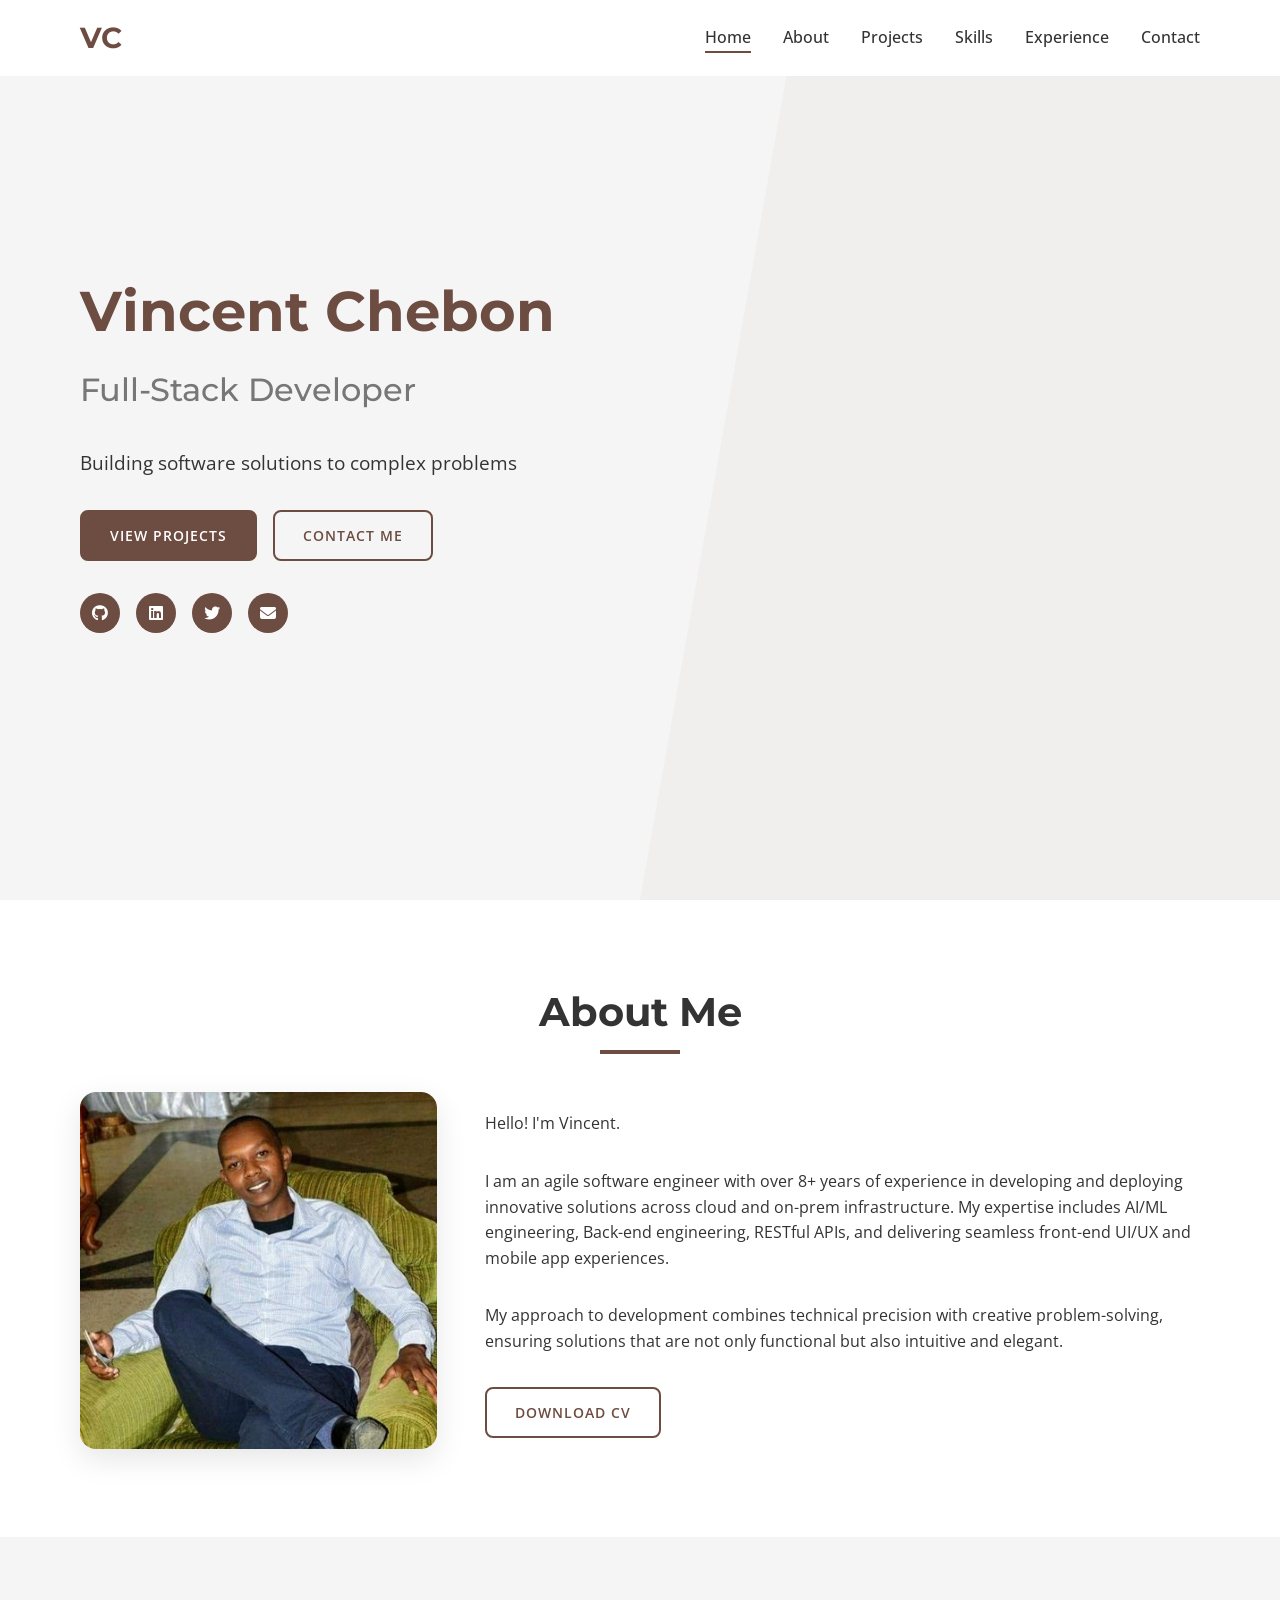
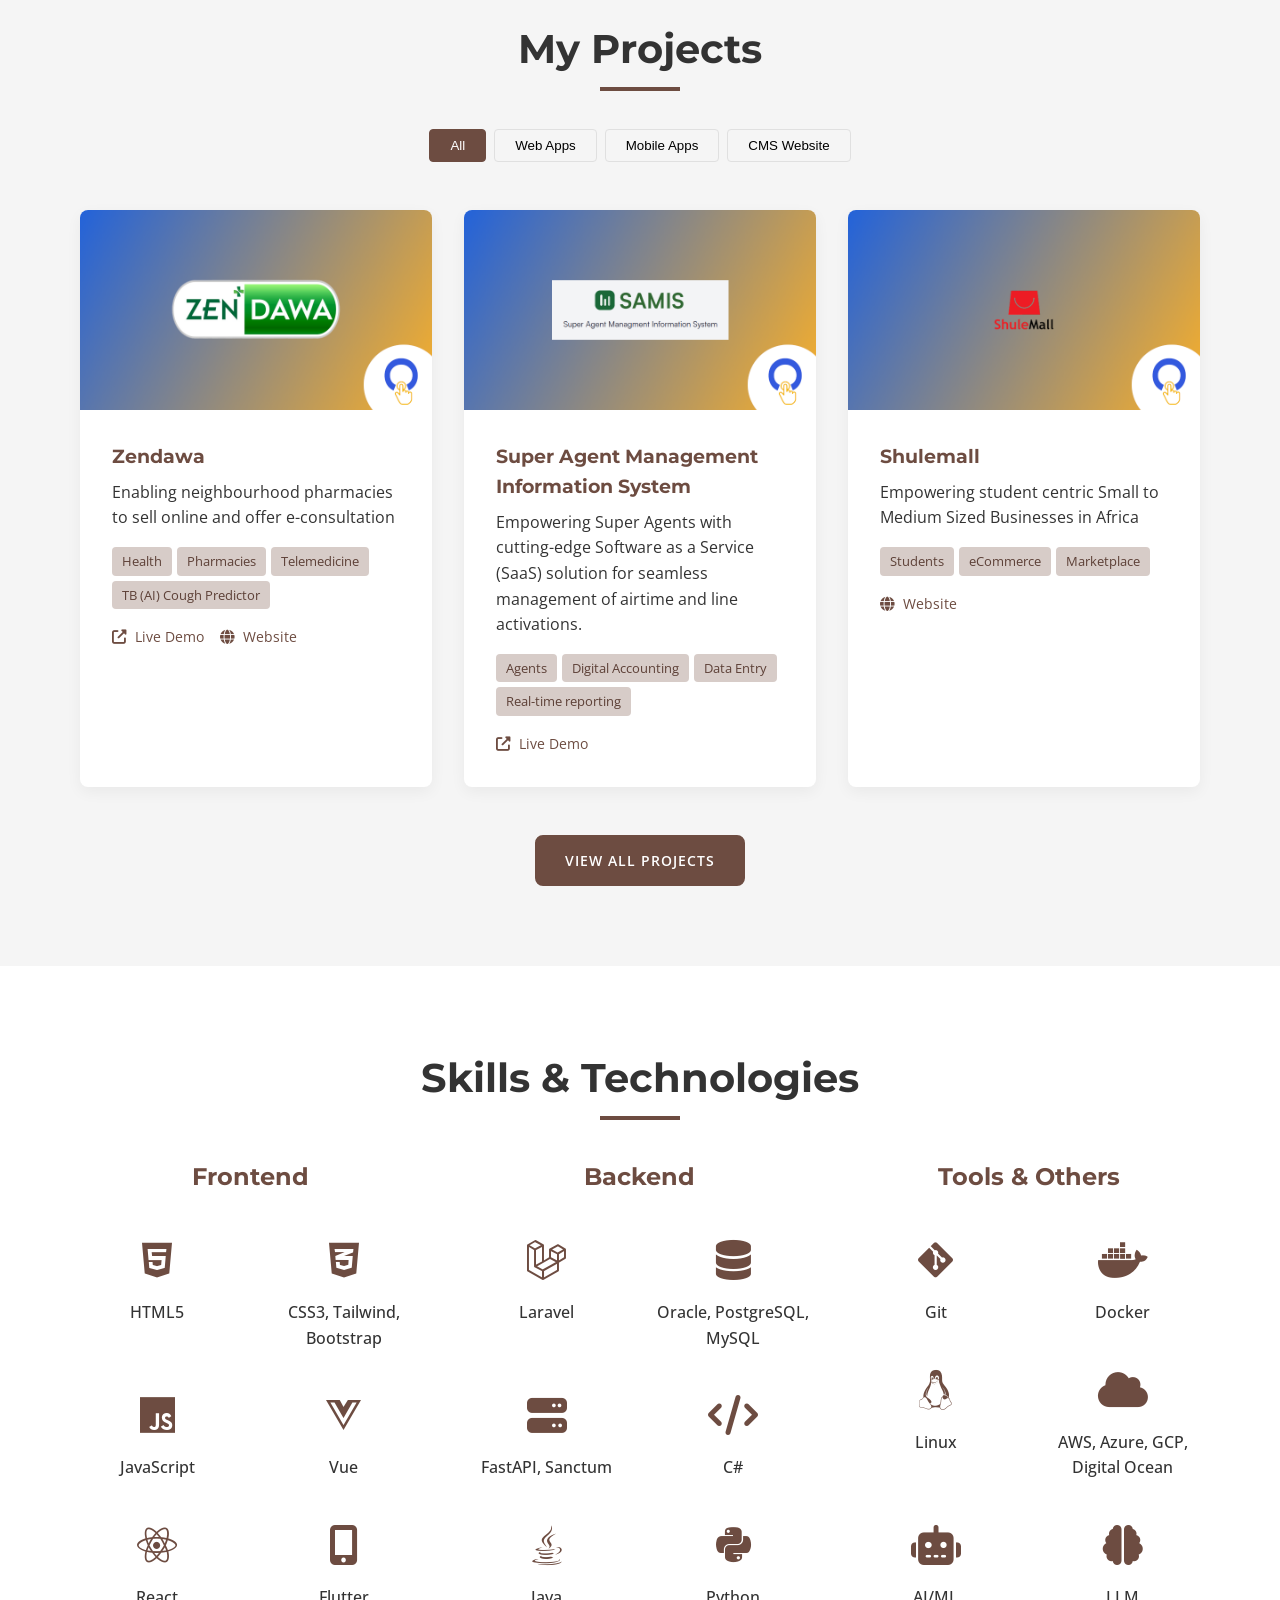
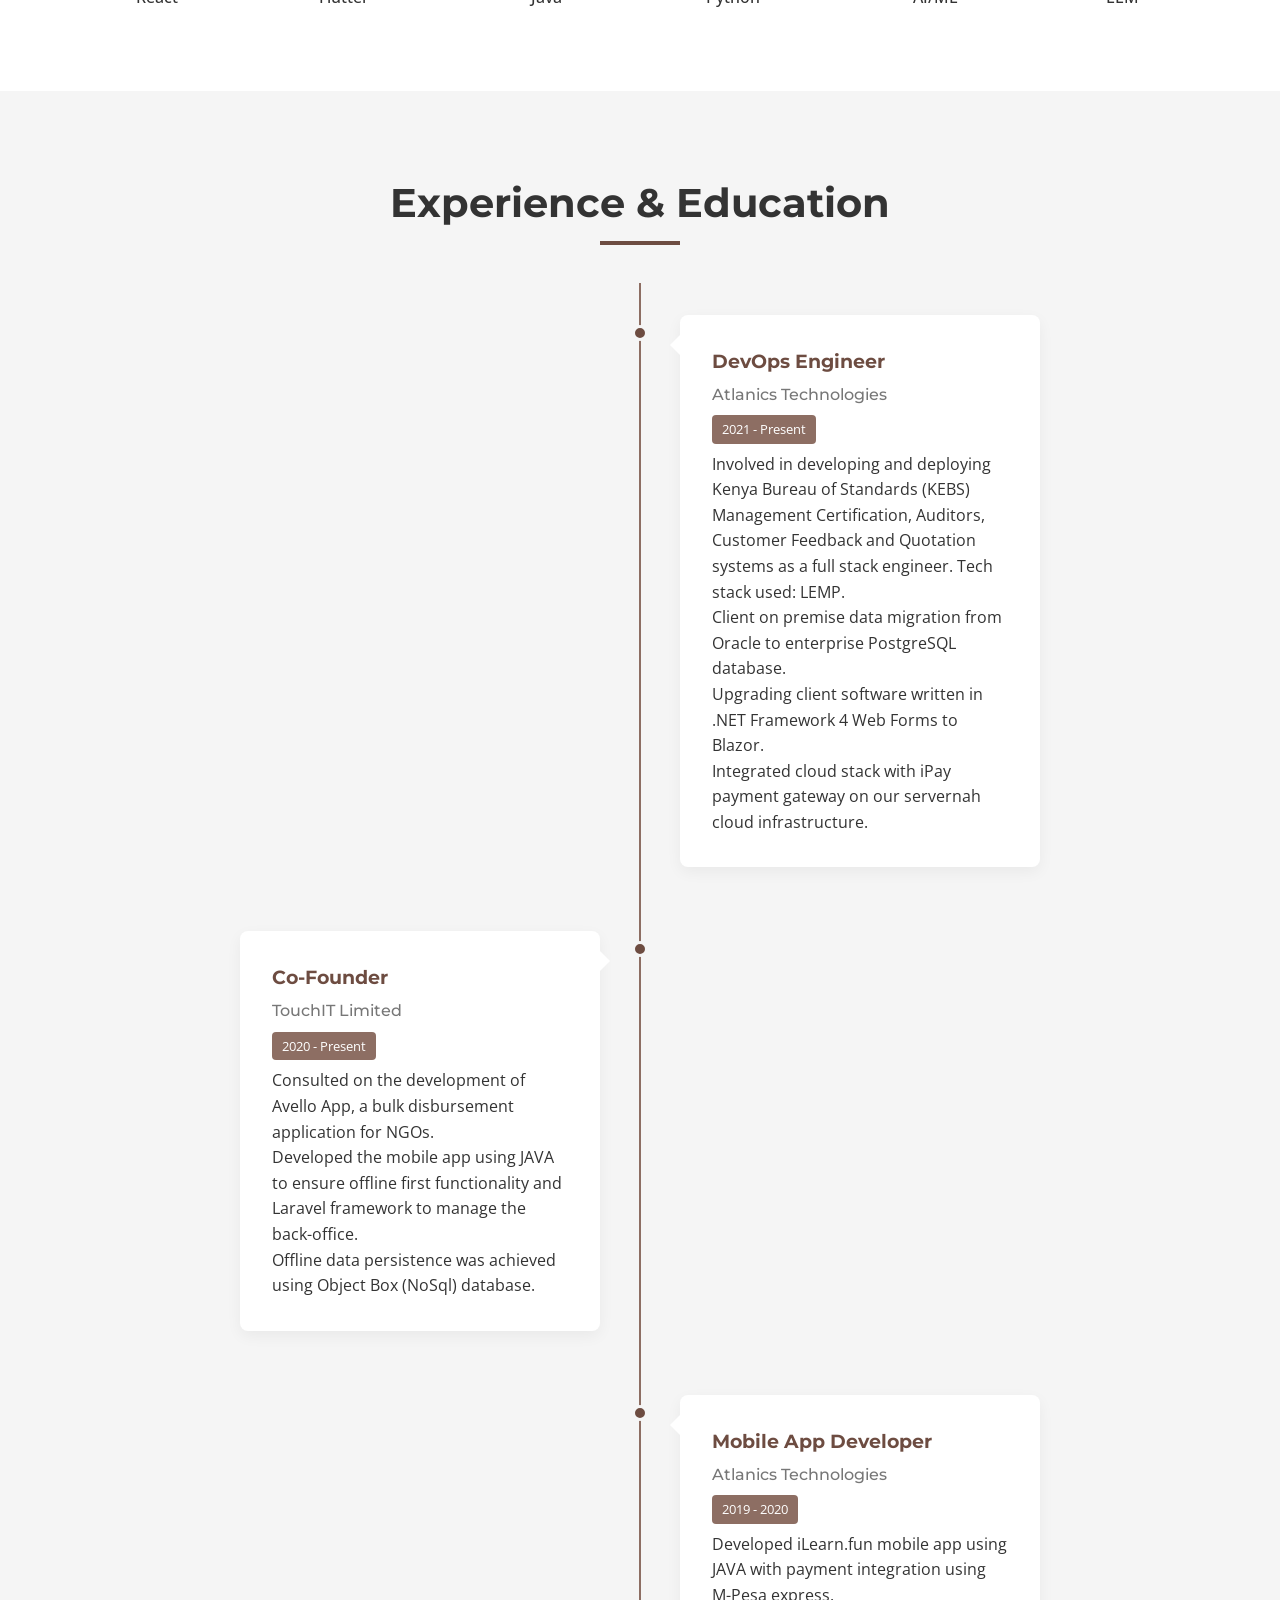
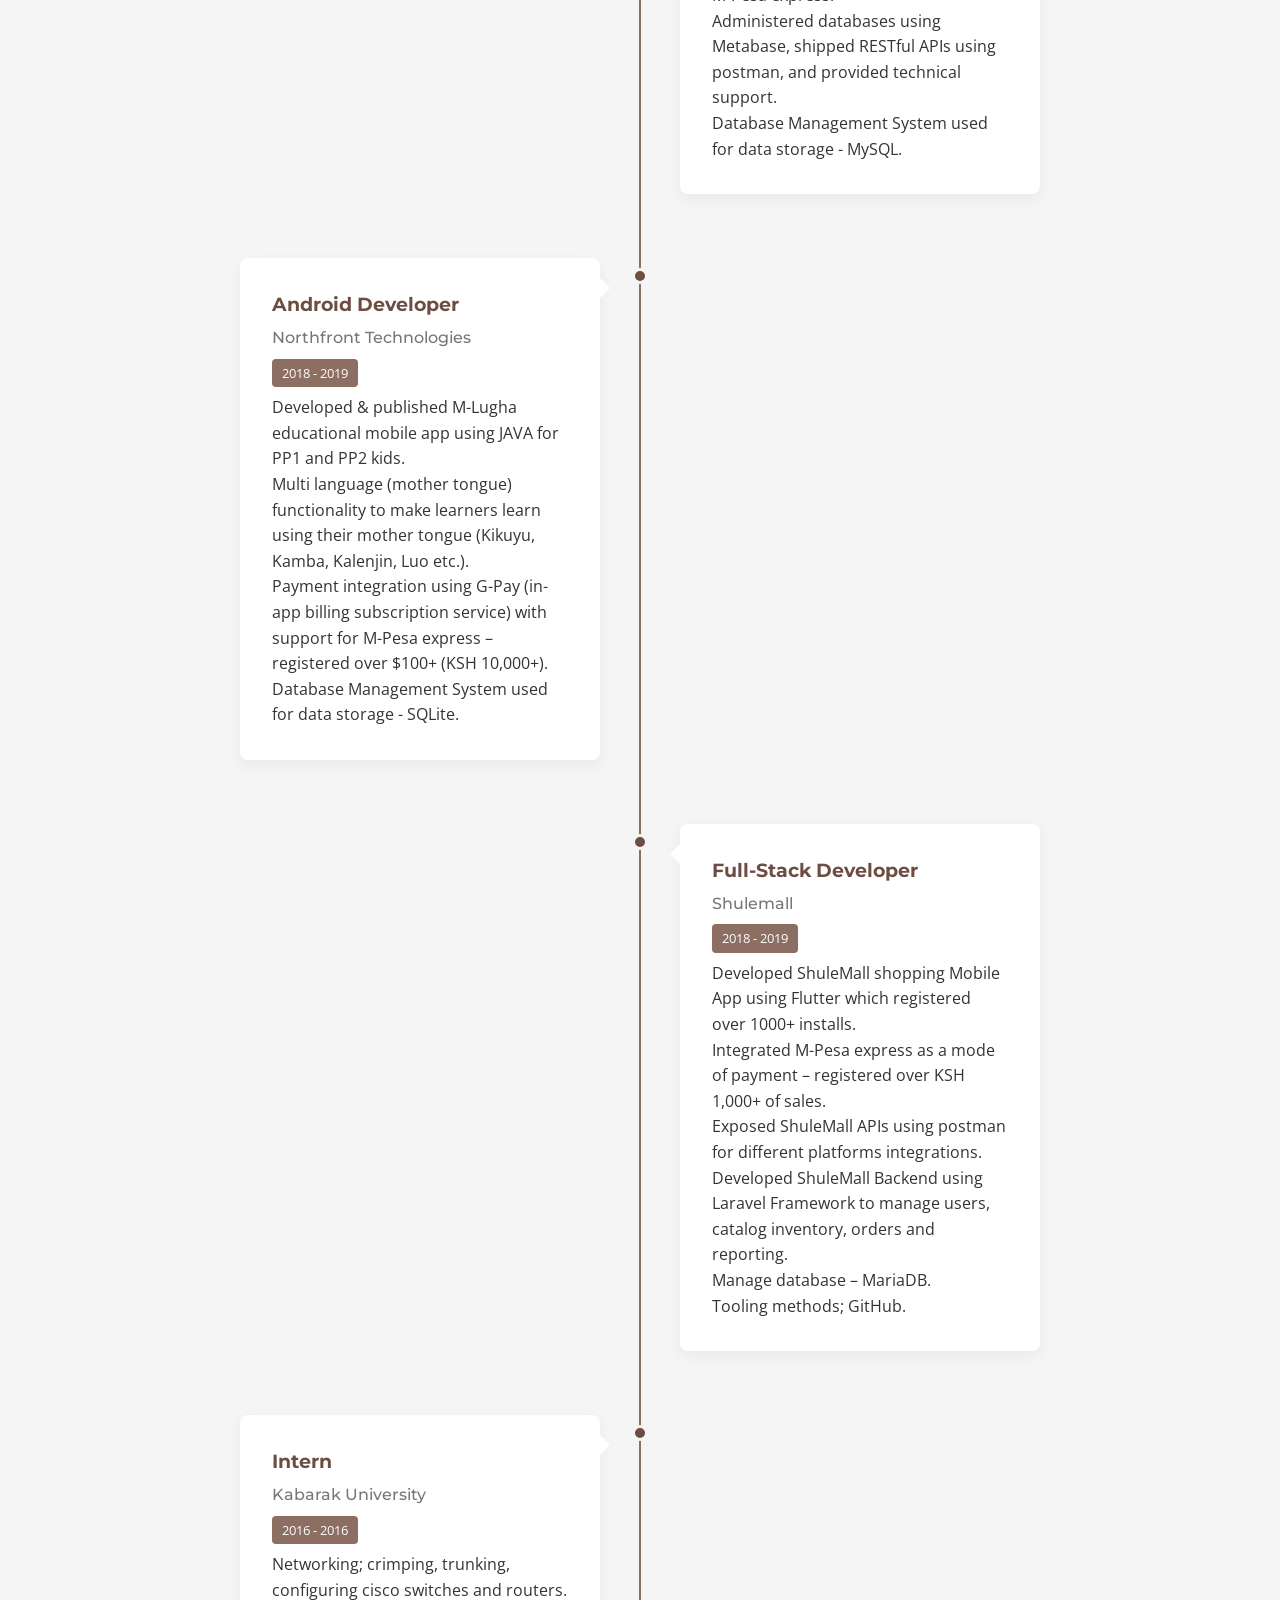
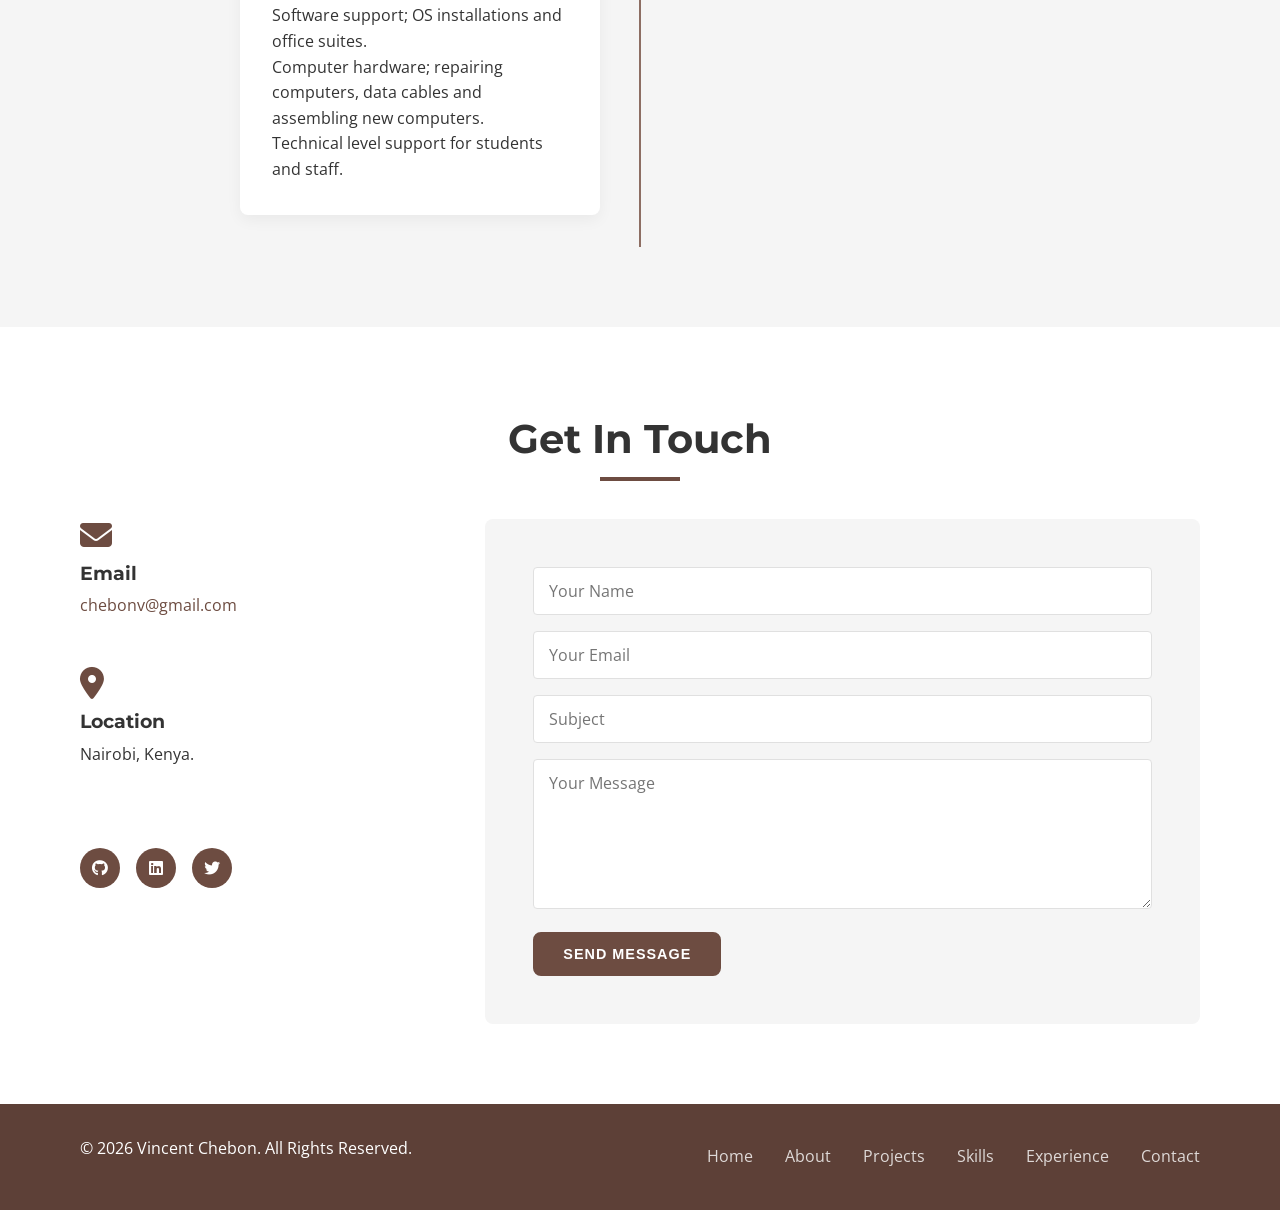
==== index.html @ 3104d88d "completed my portfolio website" ====
<!DOCTYPE html>
<html lang="en">
<head>
    <meta charset="UTF-8">
    <meta name="viewport" content="width=device-width, initial-scale=1.0">
    <title>Vincent Chebon | I am in the business of building software solutions for clients and enterprises.</title>
    <meta name="author" content="Vincent K Chebon">
    <meta name="description" content="Web & Mobile App Developer">
    <meta name="keywords" content="Web & Mobile App Developer, Expert Laravel Framework, Laravel PHP Developer, Maria DB Database, Flutter Developer, MySQL CLI database expert, Hire expert Laravel Developer, Hire expert mobile app developer, Cross platform developer with flutter, software developer, software engineer, cloud expert configurations, good in LEMP stack developer, good in LAMP stack developer, PHP, Flutter, Android, Firebase, MySQL, Maria DB,Cloud configurations, digital ocean">

    <!-- Font Awesome for icons -->
    <link rel="stylesheet" href="https://cdnjs.cloudflare.com/ajax/libs/font-awesome/6.4.0/css/all.min.css">
    <!-- Google Fonts -->
    <link rel="preconnect" href="https://fonts.googleapis.com">
    <link rel="preconnect" href="https://fonts.gstatic.com" crossorigin>
    <link href="https://fonts.googleapis.com/css2?family=Montserrat:wght@400;500;600;700&family=Open+Sans:wght@400;500&display=swap" rel="stylesheet">
    <!-- Custom CSS -->
    <link rel="stylesheet" href="css/style.css">
</head>
<body>
    <!-- Navigation -->
    <nav class="navbar">
        <div class="container">
            <a href="#" class="logo">VC</a>
            <div class="nav-toggle">
                <span></span>
                <span></span>
                <span></span>
            </div>
            <ul class="nav-menu">
                <li><a href="#home" class="nav-link active">Home</a></li>
                <li><a href="#about" class="nav-link">About</a></li>
                <li><a href="#projects" class="nav-link">Projects</a></li>
                <li><a href="#skills" class="nav-link">Skills</a></li>
                <li><a href="#experience" class="nav-link">Experience</a></li>
                <li><a href="#contact" class="nav-link">Contact</a></li>
            </ul>
        </div>
    </nav>

    <!-- Hero Section -->
    <section id="home" class="hero">
        <div class="container">
            <div class="hero-content">
                <h1>Vincent Chebon</h1>
                <h2>Full-Stack Developer</h2>
                <p>Building software solutions to complex problems</p>
                <div class="hero-buttons">
                    <a href="#projects" class="btn btn-primary">View Projects</a>
                    <a href="#contact" class="btn btn-secondary">Contact Me</a>
                </div>
                <div class="social-links">
                    <a href="https://github.com/chebonv" aria-label="GitHub"><i class="fab fa-github"></i></a>
                    <a href="https://www.linkedin.com/in/chebonv/" aria-label="LinkedIn"><i class="fab fa-linkedin"></i></a>
                    <a href="https://x.com/chebonv" aria-label="Twitter"><i class="fab fa-twitter"></i></a>
                    <a href="mailto:chebonv@gmail.com" aria-label="Email"><i class="fas fa-envelope"></i></a>
                </div>
            </div>
        </div>
    </section>

    <!-- About Section -->
    <section id="about" class="about">
        <div class="container">
            <h2 class="section-title">About Me</h2>
            <div class="about-content">
                <div class="about-image">
                    <img src="images/profile.jpg" alt="Vincent Chebon" class="profile-image">
                </div>
                <div class="about-text">
                    <p>Hello! I'm Vincent.</p>
                    <p>I am an agile software engineer with over 8+ years of experience in developing and deploying innovative solutions across cloud and on-prem infrastructure. My expertise includes AI/ML engineering, Back-end engineering, RESTful APIs, and delivering seamless front-end UI/UX and mobile app experiences.</p>
                    <p>My approach to development combines technical precision with creative problem-solving, ensuring solutions that are not only functional but also intuitive and elegant.</p>
                    <a href="files/Vincent K Chebon Resume.pdf" class="btn btn-outline" download>Download CV</a>
                </div>
            </div>
        </div>
    </section>

    <!-- Projects Section -->
    <section id="projects" class="projects">
        <div class="container">
            <h2 class="section-title">My Projects</h2>
            <div class="filter-buttons">
                <button class="filter-btn active" data-filter="all">All</button>
                <button class="filter-btn" data-filter="web">Web Apps</button>
                <button class="filter-btn" data-filter="mobile">Mobile Apps</button>
                <button class="filter-btn" data-filter="website">CMS Website</button>
                <!--<button class="filter-btn" data-filter="design">UI/UX Design</button>-->
            </div>
            <div class="projects-grid">
                <!-- Project cards will be injected here by JS -->
            </div>
            <div class="center-button">
                <a href="projects.html" class="btn btn-primary">View All Projects</a>
            </div>
        </div>
    </section>

    <!-- Skills Section -->
    <section id="skills" class="skills">
        <div class="container">
            <h2 class="section-title">Skills & Technologies</h2>
            <div class="skills-container">
                <div class="skill-category">
                    <h3>Frontend</h3>
                    <div class="skill-items">
                        <div class="skill-item">
                            <div class="skill-icon"><i class="fab fa-html5"></i></div>
                            <div class="skill-name">HTML5</div>
                        </div>
                        <div class="skill-item">
                            <div class="skill-icon"><i class="fab fa-css3-alt"></i></div>
                            <div class="skill-name">CSS3, Tailwind, Bootstrap</div>
                        </div>
                        <div class="skill-item">
                            <div class="skill-icon"><i class="fab fa-js"></i></div>
                            <div class="skill-name">JavaScript</div>
                        </div>
                        <div class="skill-item">
                            <div class="skill-icon"><i class="fab fa-vuejs"></i></div>
                            <div class="skill-name">Vue</div>
                        </div>
                        <div class="skill-item">
                            <div class="skill-icon"><i class="fab fa-react"></i></div>
                            <div class="skill-name">React</div>
                        </div>
                        <div class="skill-item">
                            <div class="skill-icon"><i class="fas fa-mobile-alt"></i></div>
                            <div class="skill-name">Flutter</div>
                        </div>
                    </div>
                </div>
                
                <div class="skill-category">
                    <h3>Backend</h3>
                    <div class="skill-items">
                        <div class="skill-item">
                            <div class="skill-icon"><i class="fab fa-laravel"></i></div>
                            <div class="skill-name">Laravel</div>
                        </div>
                        <div class="skill-item">
                            <div class="skill-icon"><i class="fas fa-database"></i></div>
                            <div class="skill-name">Oracle, PostgreSQL, MySQL</div>
                        </div>
                        <div class="skill-item">
                            <div class="skill-icon"><i class="fas fa-server"></i></div>
                            <div class="skill-name">FastAPI, Sanctum</div>
                        </div>
                        <div class="skill-item">
                            <div class="skill-icon"><i class="fas fa-code"></i></div>
                            <div class="skill-name">C#</div>
                        </div>
                        <div class="skill-item">
                            <div class="skill-icon"><i class="fab fa-java"></i></div>
                            <div class="skill-name">Java</div>
                        </div>
                        <div class="skill-item">
                            <div class="skill-icon"><i class="fab fa-python"></i></div>
                            <div class="skill-name">Python</div>
                        </div>
                    </div>
                </div>
                
                <div class="skill-category">
                    <h3>Tools & Others</h3>
                    <div class="skill-items">
                        <div class="skill-item">
                            <div class="skill-icon"><i class="fab fa-git-alt"></i></div>
                            <div class="skill-name">Git</div>
                        </div>
                        <div class="skill-item">
                            <div class="skill-icon"><i class="fab fa-docker"></i></div>
                            <div class="skill-name">Docker</div>
                        </div>
                        <div class="skill-item">
                            <div class="skill-icon"><i class="fab fa-linux"></i></div>
                            <div class="skill-name">Linux</div>
                        </div>
                        <div class="skill-item">
                            <div class="skill-icon"><i class="fas fa-cloud"></i></div>
                            <div class="skill-name">AWS, Azure, GCP, Digital Ocean</div>
                        </div>
                        <div class="skill-item">
                            <div class="skill-icon"><i class="fas fa-robot"></i></div>
                            <div class="skill-name">AI/ML</div>
                        </div>
                        <div class="skill-item">
                            <div class="skill-icon"><i class="fas fa-brain"></i></div>
                            <div class="skill-name">LLM</div>
                        </div>
                    </div>
                </div>
            </div>
        </div>
    </section>

    <!-- Experience Section -->
    <section id="experience" class="experience">
        <div class="container">
            <h2 class="section-title">Experience & Education</h2>
            <div class="timeline">
                <!-- Work Experience -->
                <div class="timeline-item">
                    <div class="timeline-dot"></div>
                    <div class="timeline-content">
                        <h3>DevOps Engineer</h3>
                        <h4>Atlanics Technologies</h4>
                        <span class="timeline-date">2021 - Present</span>
                        <ul>
                            <li>Involved in developing and deploying Kenya Bureau of Standards (KEBS) Management Certification, Auditors, Customer Feedback and Quotation systems as a full stack engineer. Tech stack used: LEMP.</li>
                            <li>Client on premise data migration from Oracle to enterprise PostgreSQL database.</li>
                            <li>Upgrading client software written in .NET Framework 4 Web Forms to Blazor.</li>
                            <li>Integrated cloud stack with iPay payment gateway on our servernah cloud infrastructure.</li>
                        </ul>
                    </div>
                </div>
                <div class="timeline-item">
                    <div class="timeline-dot"></div>
                    <div class="timeline-content">
                        <h3>Co-Founder</h3>
                        <h4>TouchIT Limited</h4>
                        <span class="timeline-date">2020 - Present</span>
                        <ul>
                            <li>Consulted on the development of Avello App, a bulk disbursement application for NGOs.</li>
                            <li>Developed the mobile app using JAVA to ensure offline first functionality and Laravel framework to manage the back-office.</li>
                            <li>Offline data persistence was achieved using Object Box (NoSql) database.</li>
                        </ul>
                    </div>
                </div>
                <div class="timeline-item">
                    <div class="timeline-dot"></div>
                    <div class="timeline-content">
                        <h3>Mobile App Developer</h3>
                        <h4>Atlanics Technologies</h4>
                        <span class="timeline-date">2019 - 2020</span>
                        <ul>
                            <li>Developed iLearn.fun mobile app using JAVA with payment integration using M-Pesa express.</li>
                            <li>Administered databases using Metabase, shipped RESTful APIs using postman, and provided technical support.</li>
                            <li>Database Management System used for data storage - MySQL.</li>
                        </ul>
                    </div>
                </div>
                <div class="timeline-item">
                    <div class="timeline-dot"></div>
                    <div class="timeline-content">
                        <h3>Android Developer</h3>
                        <h4>Northfront Technologies</h4>
                        <span class="timeline-date">2018 - 2019</span>
                        <ul>
                            <li>Developed & published M-Lugha educational mobile app using JAVA for PP1 and PP2 kids.</li>
                            <li>Multi language (mother tongue) functionality to make learners learn using their mother tongue (Kikuyu, Kamba, Kalenjin, Luo etc.).</li>
                            <li>Payment integration using G-Pay (in-app billing subscription service) with support for M-Pesa express – registered over $100+ (KSH 10,000+).</li>
                            <li>Database Management System used for data storage - SQLite.</li>
                        </ul>
                    </div>
                </div>
                <div class="timeline-item">
                    <div class="timeline-dot"></div>
                    <div class="timeline-content">
                        <h3>Full-Stack Developer</h3>
                        <h4>Shulemall</h4>
                        <span class="timeline-date">2018 - 2019</span>
                        <ul>
                            <li>Developed ShuleMall shopping Mobile App using Flutter which registered over 1000+ installs.</li>
                            <li>Integrated M-Pesa express as a mode of payment – registered over KSH 1,000+ of sales.</li>
                            <li>Exposed ShuleMall APIs using postman for different platforms integrations.</li>
                            <li>Developed ShuleMall Backend using Laravel Framework to manage users, catalog inventory, orders and reporting.</li>
                            <li>Manage database – MariaDB.</li>
                            <li>Tooling methods; GitHub.</li>
                        </ul>
                    </div>
                </div>
                <div class="timeline-item">
                    <div class="timeline-dot"></div>
                    <div class="timeline-content">
                        <h3>Intern</h3>
                        <h4>Kabarak University</h4>
                        <span class="timeline-date">2016 - 2016</span>
                        <ul>
                            <li>Networking; crimping, trunking, configuring cisco switches and routers.</li>
                            <li>Software support; OS installations and office suites.</li>
                            <li>Computer hardware; repairing computers, data cables and assembling new computers.</li>
                            <li>Technical level support for students and staff.</li>
                        </ul>
                    </div>
                </div>
                <!-- Education -->
                <!-- <div class="timeline-item">
                    <div class="timeline-dot"></div>
                    <div class="timeline-content">
                        <h3>Bachelor's Degree in Computer Science</h3>
                        <h4>University Name</h4>
                        <span class="timeline-date">2016 - 2020</span>
                        <p>Specialized in software development with focus on web technologies and user experience design.</p>
                    </div>
                </div>
                
                <div class="timeline-item">
                    <div class="timeline-dot"></div>
                    <div class="timeline-content">
                        <h3>Full-Stack Web Development Certification</h3>
                        <h4>Coding Bootcamp Name</h4>
                        <span class="timeline-date">2019</span>
                        <p>Intensive program covering modern web development technologies and methodologies.</p>
                    </div>
                </div> -->
            </div>
        </div>
    </section>

    <!-- Contact Section -->
    <section id="contact" class="contact">
        <div class="container">
            <h2 class="section-title">Get In Touch</h2>
            <div class="contact-content">
                <div class="contact-info">
                    <div class="contact-item">
                        <i class="fas fa-envelope"></i>
                        <h3>Email</h3>
                        <p><a href="mailto:chebonv@gmail.com">chebonv@gmail.com</a></p>
                    </div>
                    <div class="contact-item">
                        <i class="fas fa-map-marker-alt"></i>
                        <h3>Location</h3>
                        <p>Nairobi, Kenya.</p>
                    </div>
                    <div class="social-links">
                        <a href="https://github.com/chebonv" aria-label="GitHub"><i class="fab fa-github"></i></a>
                        <a href="https://www.linkedin.com/in/chebonv/" aria-label="LinkedIn"><i class="fab fa-linkedin"></i></a>
                        <a href="https://x.com/chebonv" aria-label="Twitter"><i class="fab fa-twitter"></i></a>
                    </div>
                </div>
                <div class="contact-form">
                    <form id="contactForm">
                        <div class="form-group">
                            <input type="text" id="name" name="name" placeholder="Your Name" required>
                        </div>
                        <div class="form-group">
                            <input type="email" id="email" name="email" placeholder="Your Email" required>
                        </div>
                        <div class="form-group">
                            <input type="text" id="subject" name="subject" placeholder="Subject">
                        </div>
                        <div class="form-group">
                            <textarea id="message" name="message" placeholder="Your Message" required></textarea>
                        </div>
                        <button type="submit" class="btn btn-primary">Send Message</button>
                    </form>
                </div>
            </div>
        </div>
    </section>

    <!-- Footer -->
    <footer class="footer">
        <div class="container">
            <div class="footer-content">
                <p>&copy; <script>document.write(new Date().getFullYear())</script> Vincent Chebon. All Rights Reserved.</p>
                <div class="footer-links">
                    <a href="#home">Home</a>
                    <a href="#about">About</a>
                    <a href="#projects">Projects</a>
                    <a href="#skill">Skills</a>
                    <a href="#experience">Experience</a>
                    <a href="#contact">Contact</a>
                </div>
            </div>
        </div>
    </footer>

    <!-- JavaScript -->
    <script src="js/main.js"></script>
</body>
</html>
---- css/style.css ----
/* ===== VARIABLES ===== */
:root {
    /* Brown Theme Colors */
    --primary-color: #6D4C41;       /* Main brown */
    --primary-dark: #5D4037;        /* Darker brown for hover states */
    --primary-light: #8D6E63;       /* Lighter brown for accents */
    --secondary-color: #D7CCC8;     /* Light brown/beige */
    --accent-color: #FF9800;        /* Orange accent */
    
    /* Neutral Colors */
    --bg-color: #FFFFFF;
    --bg-alt: #F5F5F5;
    --text-color: #333333;
    --text-light: #777777;
    --border-color: #E0E0E0;
    
    /* Typography */
    --heading-font: 'Montserrat', sans-serif;
    --body-font: 'Open Sans', sans-serif;
    
    /* Spacing */
    --spacing-xs: 0.5rem;
    --spacing-sm: 1rem;
    --spacing-md: 2rem;
    --spacing-lg: 3rem;
    --spacing-xl: 5rem;
    
    /* Container */
    --container-width: 1200px;
    
    /* Border Radius */
    --border-radius-sm: 4px;
    --border-radius-md: 8px;
    --border-radius-lg: 16px;
    
    /* Transitions */
    --transition: all 0.3s ease;
}

/* ===== RESET & BASE STYLES ===== */
* {
    margin: 0;
    padding: 0;
    box-sizing: border-box;
}

html {
    scroll-behavior: smooth;
}

body {
    font-family: var(--body-font);
    color: var(--text-color);
    line-height: 1.6;
    background-color: var(--bg-color);
}

h1, h2, h3, h4, h5, h6 {
    font-family: var(--heading-font);
    font-weight: 700;
    margin-bottom: var(--spacing-sm);
    color: var(--text-color);
}

p {
    margin-bottom: var(--spacing-sm);
}

a {
    text-decoration: none;
    color: var(--primary-color);
    transition: var(--transition);
}

a:hover {
    color: var(--primary-dark);
}

ul {
    list-style: none;
}

img {
    max-width: 100%;
    height: auto;
}

.container {
    width: 90%;
    max-width: var(--container-width);
    margin: 0 auto;
    padding: 0 var(--spacing-sm);
}

section {
    padding: var(--spacing-xl) 0;
}

.section-title {
    text-align: center;
    margin-bottom: var(--spacing-lg);
    position: relative;
    font-size: 2.5rem;
}

.section-title::after {
    content: '';
    position: absolute;
    bottom: -10px;
    left: 50%;
    transform: translateX(-50%);
    width: 80px;
    height: 4px;
    background: var(--primary-color);
}

/* ===== BUTTONS ===== */
.btn {
    display: inline-block;
    padding: 12px 28px;
    border-radius: var(--border-radius-md);
    text-transform: uppercase;
    font-weight: 600;
    letter-spacing: 1px;
    transition: var(--transition);
    cursor: pointer;
    font-size: 0.9rem;
}

.btn-primary {
    background-color: var(--primary-color);
    color: white;
    border: 2px solid var(--primary-color);
}

.btn-primary:hover {
    background-color: var(--primary-dark);
    color: white;
    border-color: var(--primary-dark);
}

.btn-secondary {
    background-color: transparent;
    color: var(--primary-color);
    border: 2px solid var(--primary-color);
}

.btn-secondary:hover {
    background-color: var(--primary-color);
    color: white;
}

.btn-outline {
    background-color: transparent;
    color: var(--primary-color);
    border: 2px solid var(--primary-color);
}

.btn-outline:hover {
    background-color: var(--primary-color);
    color: white;
}

/* ===== NAVIGATION ===== */
.navbar {
    position: fixed;
    top: 0;
    left: 0;
    width: 100%;
    z-index: 1000;
    background-color: var(--bg-color);
    box-shadow: 0 2px 10px rgba(0, 0, 0, 0.1);
    padding: 15px 0;
    transition: var(--transition);
}

.navbar .container {
    display: flex;
    justify-content: space-between;
    align-items: center;
}

.logo {
    font-family: var(--heading-font);
    font-size: 1.8rem;
    font-weight: 700;
    color: var(--primary-color);
}

.nav-menu {
    display: flex;
}

.nav-link {
    margin-left: var(--spacing-md);
    color: var(--text-color);
    font-weight: 500;
    position: relative;
}

.nav-link::after {
    content: '';
    position: absolute;
    bottom: -5px;
    left: 0;
    width: 0;
    height: 2px;
    background-color: var(--primary-color);
    transition: var(--transition);
}

.nav-link:hover::after,
.nav-link.active::after {
    width: 100%;
}

.nav-toggle {
    display: none;
    flex-direction: column;
    cursor: pointer;
}

.nav-toggle span {
    display: block;
    width: 25px;
    height: 3px;
    background-color: var(--text-color);
    margin: 3px 0;
    transition: var(--transition);
}

/* ===== HERO SECTION ===== */
.hero {
    height: 100vh;
    background-color: var(--bg-alt);
    display: flex;
    align-items: center;
    position: relative;
    overflow: hidden;
}

.hero::before {
    content: '';
    position: absolute;
    top: 0;
    right: 0;
    width: 50%;
    height: 100%;
    background-color: var(--primary-light);
    opacity: 0.05;
    clip-path: polygon(25% 0%, 100% 0%, 100% 100%, 0% 100%);
}

.hero-content {
    max-width: 800px;
}

.hero h1 {
    font-size: 3.5rem;
    margin-bottom: var(--spacing-xs);
    color: var(--primary-color);
}

.hero h2 {
    font-size: 2rem;
    margin-bottom: var(--spacing-md);
    color: var(--text-light);
    font-weight: 500;
}

.hero p {
    font-size: 1.2rem;
    margin-bottom: var(--spacing-md);
}

.hero-buttons {
    display: flex;
    gap: var(--spacing-sm);
    margin-bottom: var(--spacing-md);
}

.social-links {
    display: flex;
    gap: var(--spacing-sm);
}

.social-links a {
    display: flex;
    align-items: center;
    justify-content: center;
    width: 40px;
    height: 40px;
    border-radius: 50%;
    background-color: var(--primary-color);
    color: white;
    transition: var(--transition);
}

.social-links a:hover {
    background-color: var(--primary-dark);
    transform: translateY(-3px);
}

/* ===== ABOUT SECTION ===== */
.about {
    background-color: var(--bg-color);
}

.about-content {
    display: grid;
    grid-template-columns: 1fr 2fr;
    gap: var(--spacing-lg);
    align-items: center;
}

.profile-image {
    border-radius: var(--border-radius-lg);
    box-shadow: 0 10px 30px rgba(0, 0, 0, 0.1);
}

.about-text p {
    margin-bottom: var(--spacing-md);
}

/* ===== PROJECTS SECTION ===== */
.projects {
    background-color: var(--bg-alt);
}

.filter-buttons {
    display: flex;
    justify-content: center;
    flex-wrap: wrap;
    margin-bottom: var(--spacing-lg);
    gap: var(--spacing-xs);
}

.filter-btn {
    padding: 8px 20px;
    background-color: transparent;
    border: 1px solid var(--border-color);
    border-radius: var(--border-radius-sm);
    cursor: pointer;
    transition: var(--transition);
    font-weight: 500;
}

.filter-btn.active,
.filter-btn:hover {
    background-color: var(--primary-color);
    color: white;
    border-color: var(--primary-color);
}

.projects-grid {
    display: grid;
    grid-template-columns: repeat(auto-fill, minmax(320px, 1fr));
    gap: var(--spacing-md);
    margin-bottom: var(--spacing-lg);
}

.project-card {
    background-color: var(--bg-color);
    border-radius: var(--border-radius-md);
    overflow: hidden;
    box-shadow: 0 5px 15px rgba(0, 0, 0, 0.05);
    transition: var(--transition);
}

.project-card:hover {
    transform: translateY(-10px);
    box-shadow: 0 15px 30px rgba(0, 0, 0, 0.1);
}

.project-image {
    height: 200px;
    overflow: hidden;
}

.project-image img {
    width: 100%;
    height: 100%;
    object-fit: cover;
    transition: var(--transition);
}

.project-card:hover .project-image img {
    transform: scale(1.05);
}

.project-info {
    padding: var(--spacing-md);
}

.project-info h3 {
    margin-bottom: var(--spacing-xs);
    color: var(--primary-color);
}

.project-tags {
    display: flex;
    flex-wrap: wrap;
    gap: 5px;
    margin: var(--spacing-sm) 0;
}

.project-tags span {
    background-color: var(--secondary-color);
    color: var(--primary-dark);
    padding: 4px 10px;
    border-radius: var(--border-radius-sm);
    font-size: 0.8rem;
}

.project-links {
    display: flex;
    gap: var(--spacing-sm);
    margin-top: var(--spacing-sm);
}

.project-link {
    font-size: 0.9rem;
    color: var(--primary-color);
}

.project-link i {
    margin-right: 5px;
}

.center-button {
    text-align: center;
    margin-top: var(--spacing-md);
}

/* ===== SKILLS SECTION ===== */
.skills {
    background-color: var(--bg-color);
}

.skills-container {
    display: grid;
    grid-template-columns: repeat(auto-fit, minmax(300px, 1fr));
    gap: var(--spacing-lg);
}

.skill-category h3 {
    color: var(--primary-color);
    margin-bottom: var(--spacing-md);
    text-align: center;
    font-size: 1.5rem;
}

.skill-items {
    display: grid;
    grid-template-columns: repeat(2, 1fr);
    gap: var(--spacing-md);
}

.skill-item {
    display: flex;
    flex-direction: column;
    align-items: center;
    text-align: center;
}

.skill-icon {
    font-size: 2.5rem;
    color: var(--primary-color);
    margin-bottom: var(--spacing-xs);
}

.skill-name {
    font-weight: 500;
}

/* ===== EXPERIENCE SECTION ===== */
.experience {
    background-color: var(--bg-alt);
}

.timeline {
    position: relative;
    max-width: 800px;
    margin: 0 auto;
}

.timeline::before {
    content: '';
    position: absolute;
    top: 0;
    left: 50%;
    transform: translateX(-50%);
    width: 2px;
    height: 100%;
    background-color: var(--primary-light);
}

.timeline-item {
    position: relative;
    padding: var(--spacing-md) 0;
}

.timeline-dot {
    position: absolute;
    top: calc(var(--spacing-md) + 10px);
    left: 50%;
    transform: translateX(-50%);
    width: 16px;
    height: 16px;
    border-radius: 50%;
    background-color: var(--primary-color);
    border: 3px solid var(--bg-alt);
    z-index: 2;
}

.timeline-content {
    position: relative;
    width: 45%;
    padding: var(--spacing-md);
    background-color: var(--bg-color);
    border-radius: var(--border-radius-md);
    box-shadow: 0 5px 15px rgba(0, 0, 0, 0.05);
}

.timeline-item:nth-child(odd) .timeline-content {
    margin-left: auto;
}

.timeline-item:nth-child(even) .timeline-content {
    margin-right: auto;
}

.timeline-item:nth-child(odd) .timeline-content::before {
    content: '';
    position: absolute;
    top: 20px;
    left: -10px;
    border-width: 10px 10px 10px 0;
    border-style: solid;
    border-color: transparent var(--bg-color) transparent transparent;
}

.timeline-item:nth-child(even) .timeline-content::before {
    content: '';
    position: absolute;
    top: 20px;
    right: -10px;
    border-width: 10px 0 10px 10px;
    border-style: solid;
    border-color: transparent transparent transparent var(--bg-color);
}

.timeline-date {
    display: inline-block;
    padding: 4px 10px;
    background-color: var(--primary-light);
    color: white;
    border-radius: var(--border-radius-sm);
    font-size: 0.8rem;
    margin-bottom: var(--spacing-xs);
}

.timeline-content h3 {
    color: var(--primary-color);
    margin-bottom: 5px;
}

.timeline-content h4 {
    color: var(--text-light);
    font-weight: 500;
    font-size: 1rem;
    margin-bottom: var(--spacing-xs);
}

/* ===== CONTACT SECTION ===== */
.contact {
    background-color: var(--bg-color);
}

.contact-content {
    display: grid;
    grid-template-columns: 1fr 2fr;
    gap: var(--spacing-lg);
}

.contact-info {
    display: flex;
    flex-direction: column;
    gap: var(--spacing-md);
}

.contact-item {
    display: flex;
    flex-direction: column;
    align-items: flex-start;
}

.contact-item i {
    font-size: 2rem;
    color: var(--primary-color);
    margin-bottom: var(--spacing-xs);
}

.contact-item h3 {
    margin-bottom: 5px;
}

.contact-info .social-links {
    margin-top: var(--spacing-md);
}

.contact-form {
    background-color: var(--bg-alt);
    padding: var(--spacing-lg);
    border-radius: var(--border-radius-md);
}

.form-group {
    margin-bottom: var(--spacing-sm);
}

.form-group input,
.form-group textarea {
    width: 100%;
    padding: 12px 15px;
    border: 1px solid var(--border-color);
    border-radius: var(--border-radius-sm);
    font-family: var(--body-font);
    font-size: 1rem;
    transition: var(--transition);
}

.form-group input:focus,
.form-group textarea:focus {
    outline: none;
    border-color: var(--primary-color);
    box-shadow: 0 0 0 2px rgba(109, 76, 65, 0.2);
}

.form-group textarea {
    height: 150px;
    resize: vertical;
}

/* ===== FOOTER ===== */
.footer {
    background-color: var(--primary-dark);
    color: white;
    padding: var(--spacing-md) 0;
}

.footer-content {
    display: flex;
    justify-content: space-between;
    align-items: center;
    flex-wrap: wrap;
    gap: var(--spacing-md);
}

.footer-links {
    display: flex;
    gap: var(--spacing-md);
}

.footer-links a {
    color: white;
    opacity: 0.8;
}

.footer-links a:hover {
    opacity: 1;
}

/* ===== RESPONSIVE STYLES ===== */
@media screen and (max-width: 992px) {
    .about-content {
        grid-template-columns: 1fr;
    }
    
    .about-image {
        text-align: center;
        margin-bottom: var(--spacing-md);
    }
    
    .profile-image {
        max-width: 300px;
    }
    
    .contact-content {
        grid-template-columns: 1fr;
    }
    
    .contact-info {
        margin-bottom: var(--spacing-md);
    }
}

@media screen and (max-width: 768px) {
    .section-title {
        font-size: 2rem;
    }
    
    .hero h1 {
        font-size: 2.5rem;
    }
    
    .hero h2 {
        font-size: 1.5rem;
    }
    
    .hero-buttons {
        flex-direction: column;
        gap: var(--spacing-sm);
    }
    
    .btn {
        width: 100%;
        text-align: center;
    }
    
    .nav-menu {
        position: fixed;
        top: 70px;
        left: -100%;
        width: 100%;
        height: calc(100vh - 70px);
        background-color: var(--bg-color);
        flex-direction: column;
        align-items: center;
        justify-content: flex-start;
        padding-top: var(--spacing-lg);
        transition: var(--transition);
        box-shadow: 0 5px 10px rgba(0, 0, 0, 0.1);
    }
    
    .nav-menu.active {
        left: 0;
    }
    
    .nav-link {
        margin: var(--spacing-sm) 0;
        font-size: 1.2rem;
    }
    
    .nav-toggle {
        display: flex;
    }
    
    .nav-toggle.active span:nth-child(1) {
        transform: rotate(45deg) translate(5px, 5px);
    }
    
    .nav-toggle.active span:nth-child(2) {
        opacity: 0;
    }
    
    .nav-toggle.active span:nth-child(3) {
        transform: rotate(-45deg) translate(5px, -5px);
    }
    
    .timeline::before {
        left: 30px;
    }
    
    .timeline-dot {
        left: 30px;
    }
    
    .timeline-content {
        width: calc(100% - 60px);
        margin-left: 60px !important;
    }
    
    .timeline-item:nth-child(even) .timeline-content::before {
        right: auto;
        left: -10px;
        border-width: 10px 10px 10px 0;
        border-color: transparent var(--bg-color) transparent transparent;
    }
    
    .skills-container {
        gap: var(--spacing-md);
    }
}

@media screen and (max-width: 576px) {
    .hero {
        padding-top: 100px;
        height: auto;
        min-height: 100vh;
    }
    
    .projects-grid {
        grid-template-columns: 1fr;
    }
    
    .skill-items {
        grid-template-columns: 1fr;
    }
    
    .footer-content {
        flex-direction: column;
        text-align: center;
    }
    
    .footer-links {
        justify-content: center;
    }
}

/* Projects Extended Page Styles */
.page-header {
    background: var(--primary-color);
    color: white;
    padding: 4rem 0 4rem;
    text-align: center;
    margin-bottom: 3rem;
    margin-top: 70px;
}

.page-header h1 {
    color: whitesmoke;
    font-size: 2.5rem;
    margin-bottom: 1rem;
}

.page-header p {
    font-size: 1.2rem;
    opacity: 0.9;
}

.projects-extended {
    padding: 2rem 0 4rem;
}

.projects-extended .project-card {
    margin-bottom: 2rem;
    transition: transform 0.3s ease;
}

.projects-extended .project-card:hover {
    transform: translateY(-5px);
}

.projects-extended .project-info p {
    margin: 1rem 0;
    line-height: 1.6;
}

.projects-extended .project-tags {
    margin: 1.5rem 0;
}

.projects-extended .project-links {
    margin-top: 1.5rem;
}

.projects-extended .project-links a {
    margin-right: 1.5rem;
}

@media (max-width: 768px) {
    .page-header {
        padding: 3rem 0;
    }
    
    .page-header h1 {
        font-size: 2rem;
    }
    
    .projects-extended .project-card {
        margin-bottom: 1.5rem;
    }
}
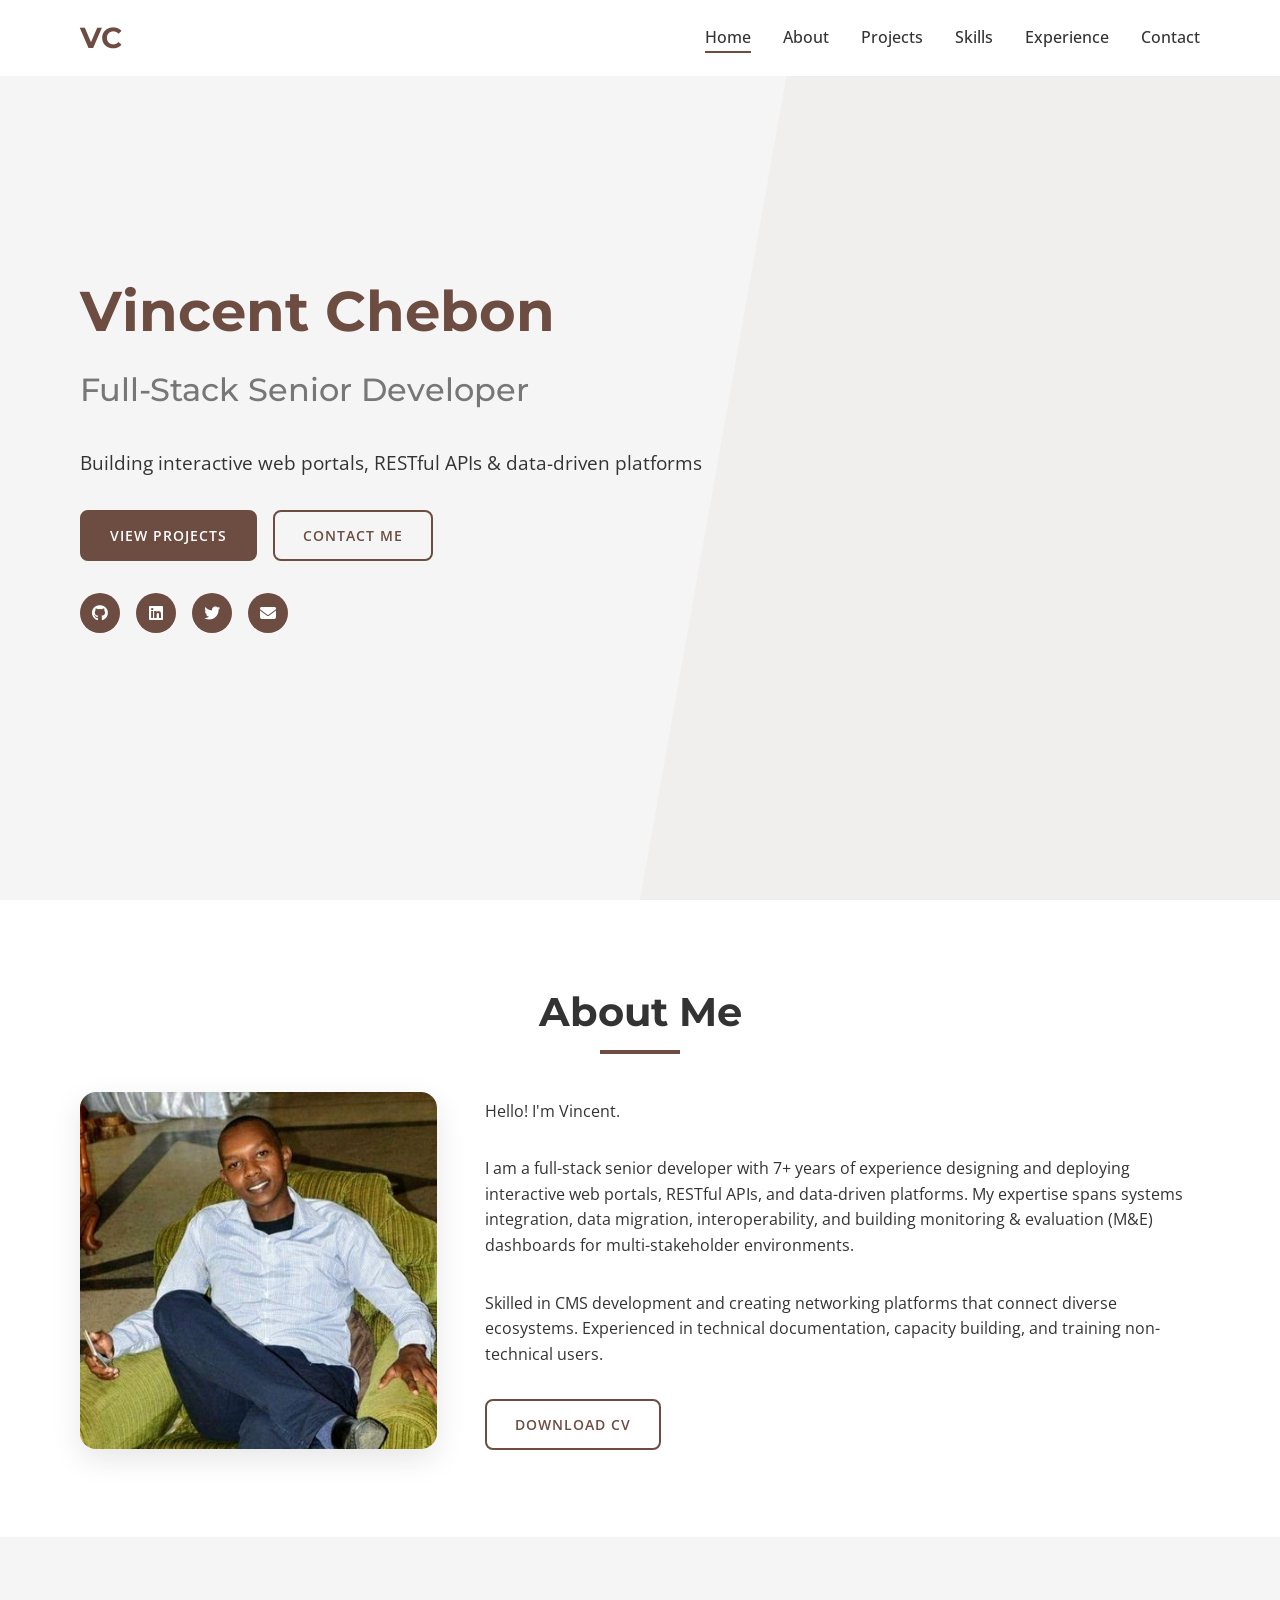
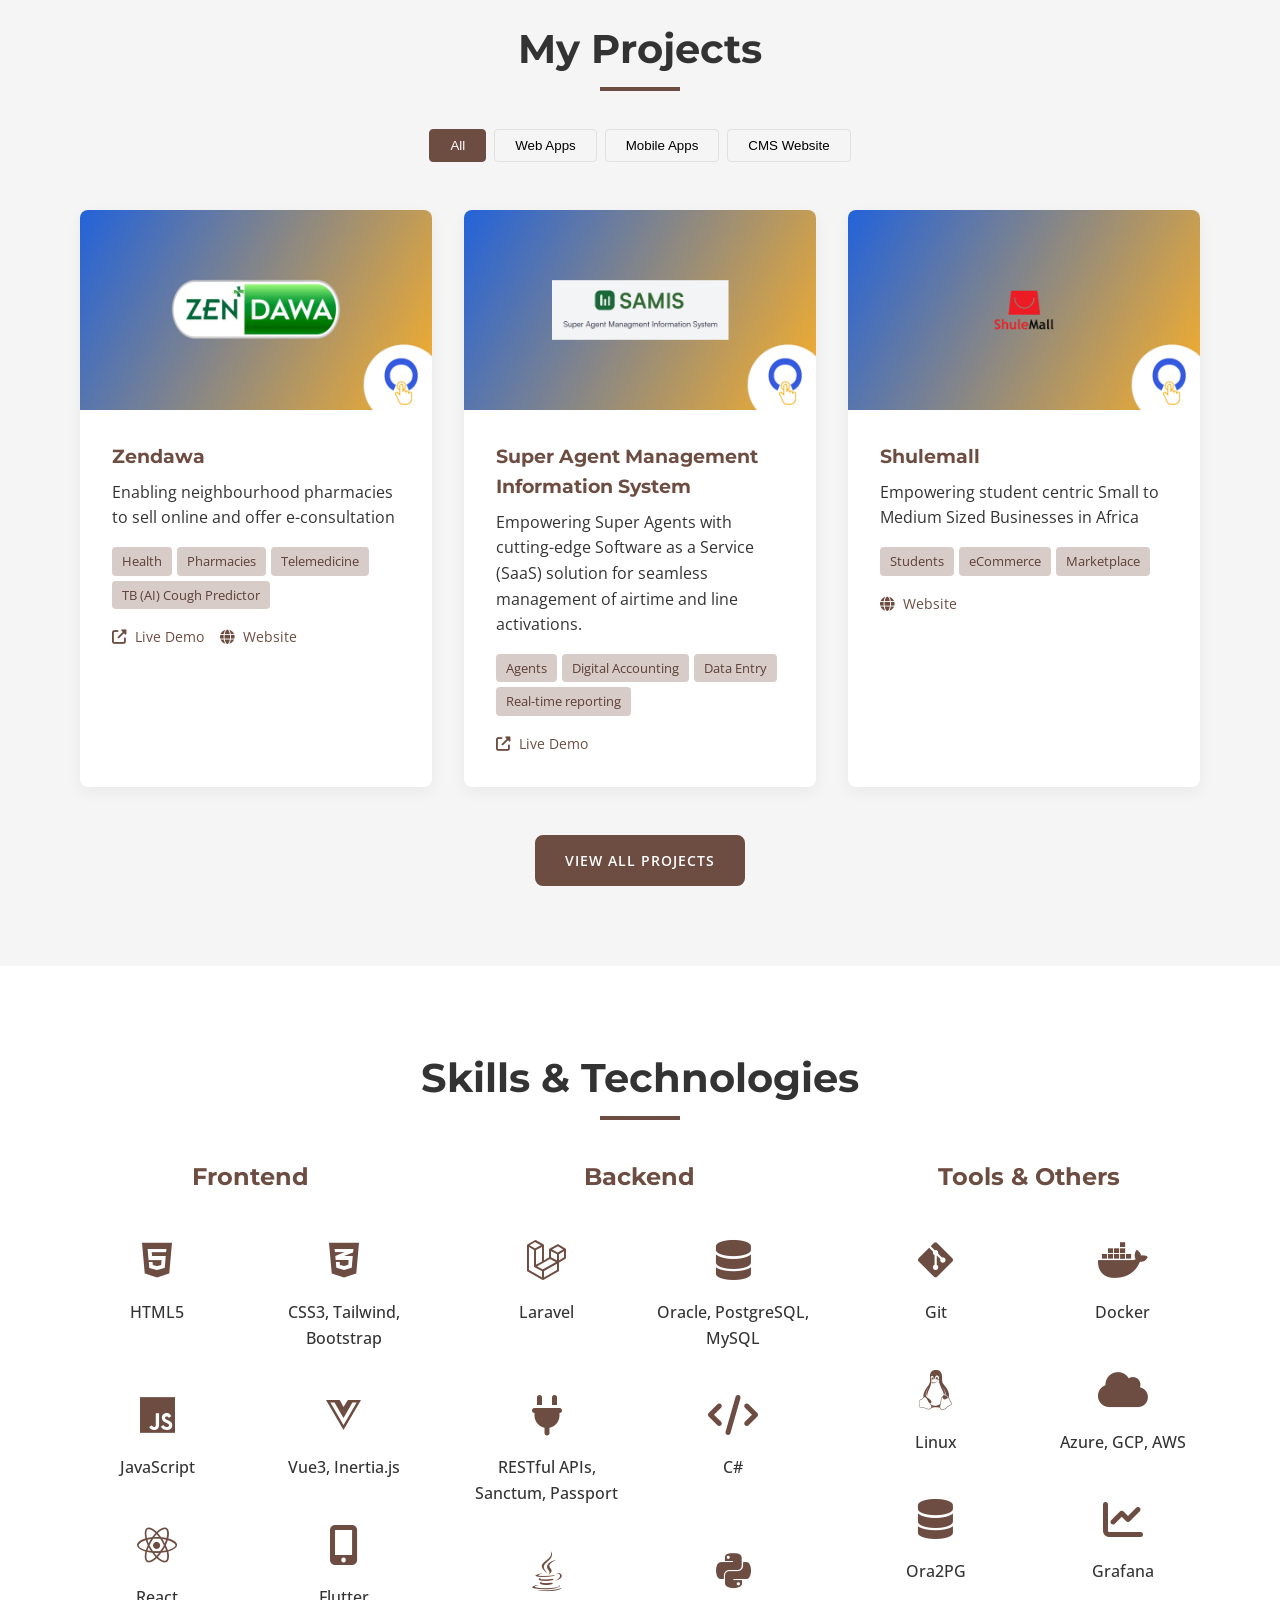
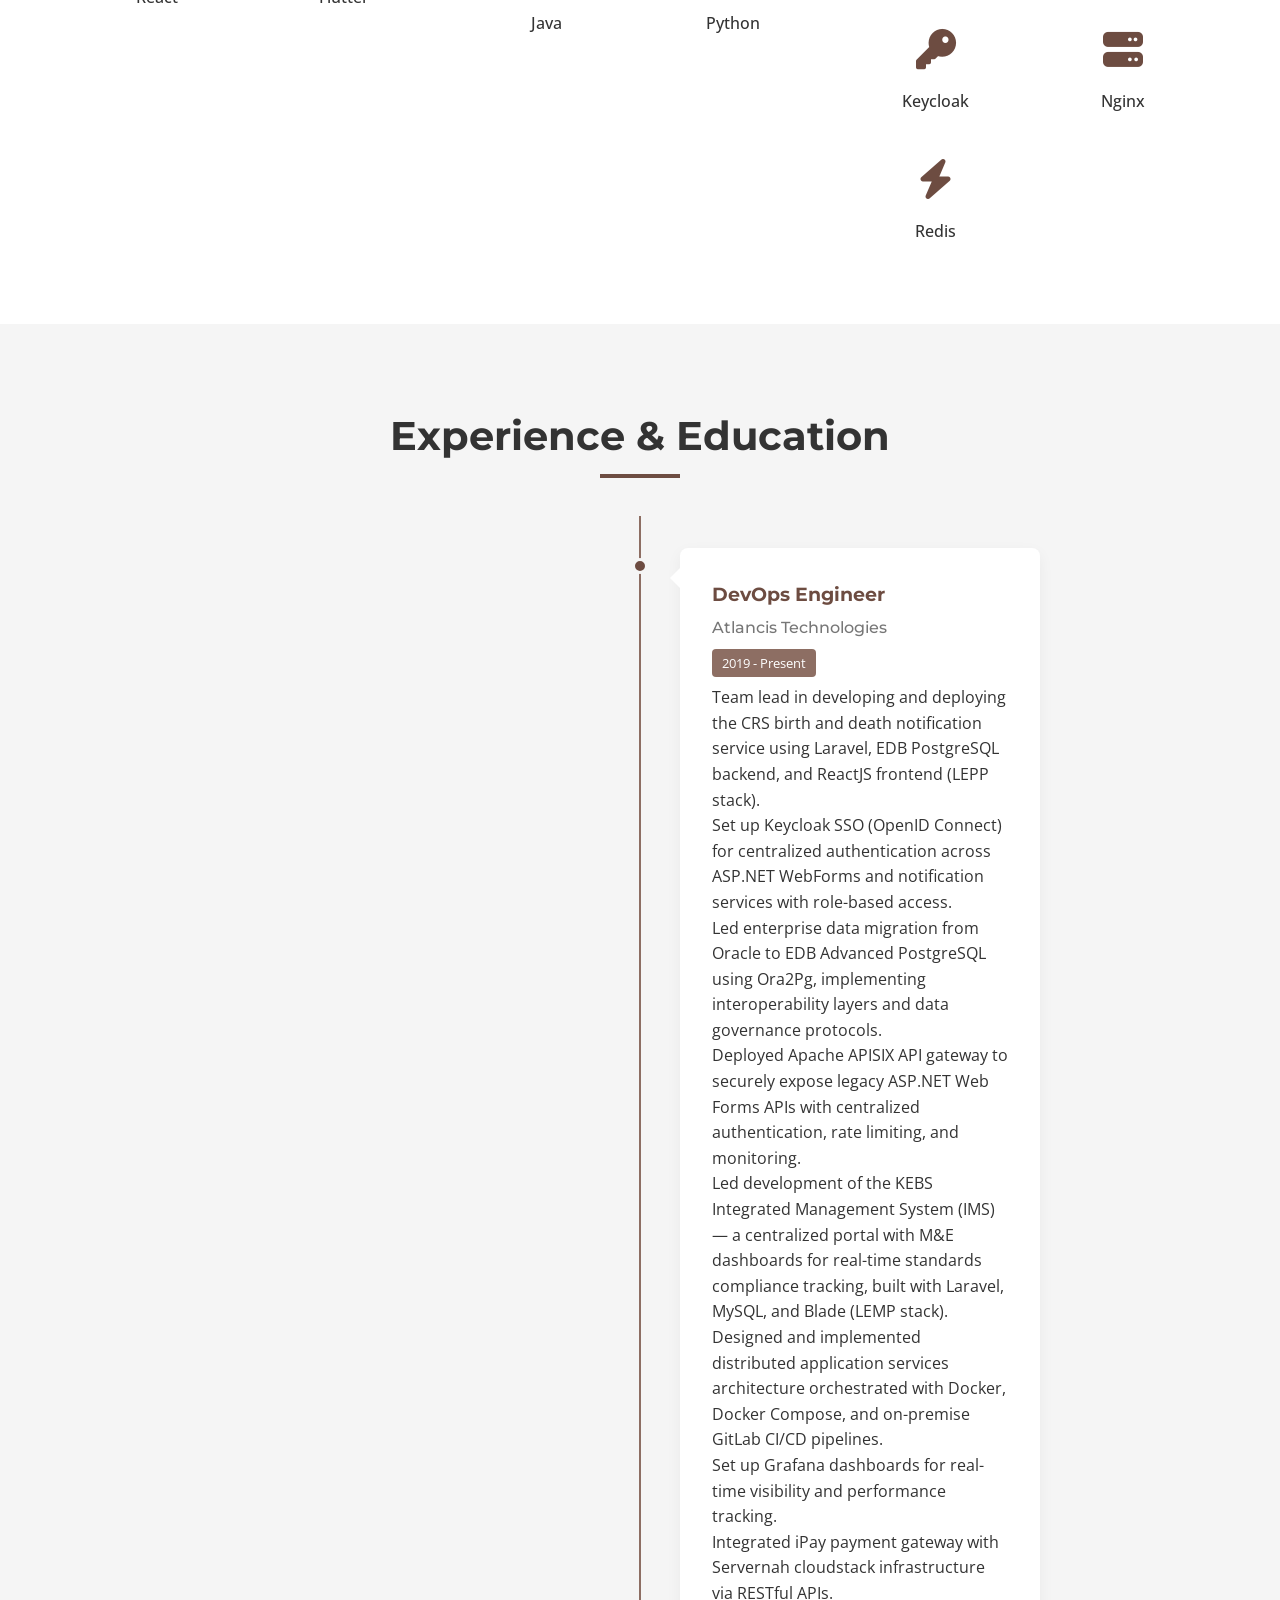
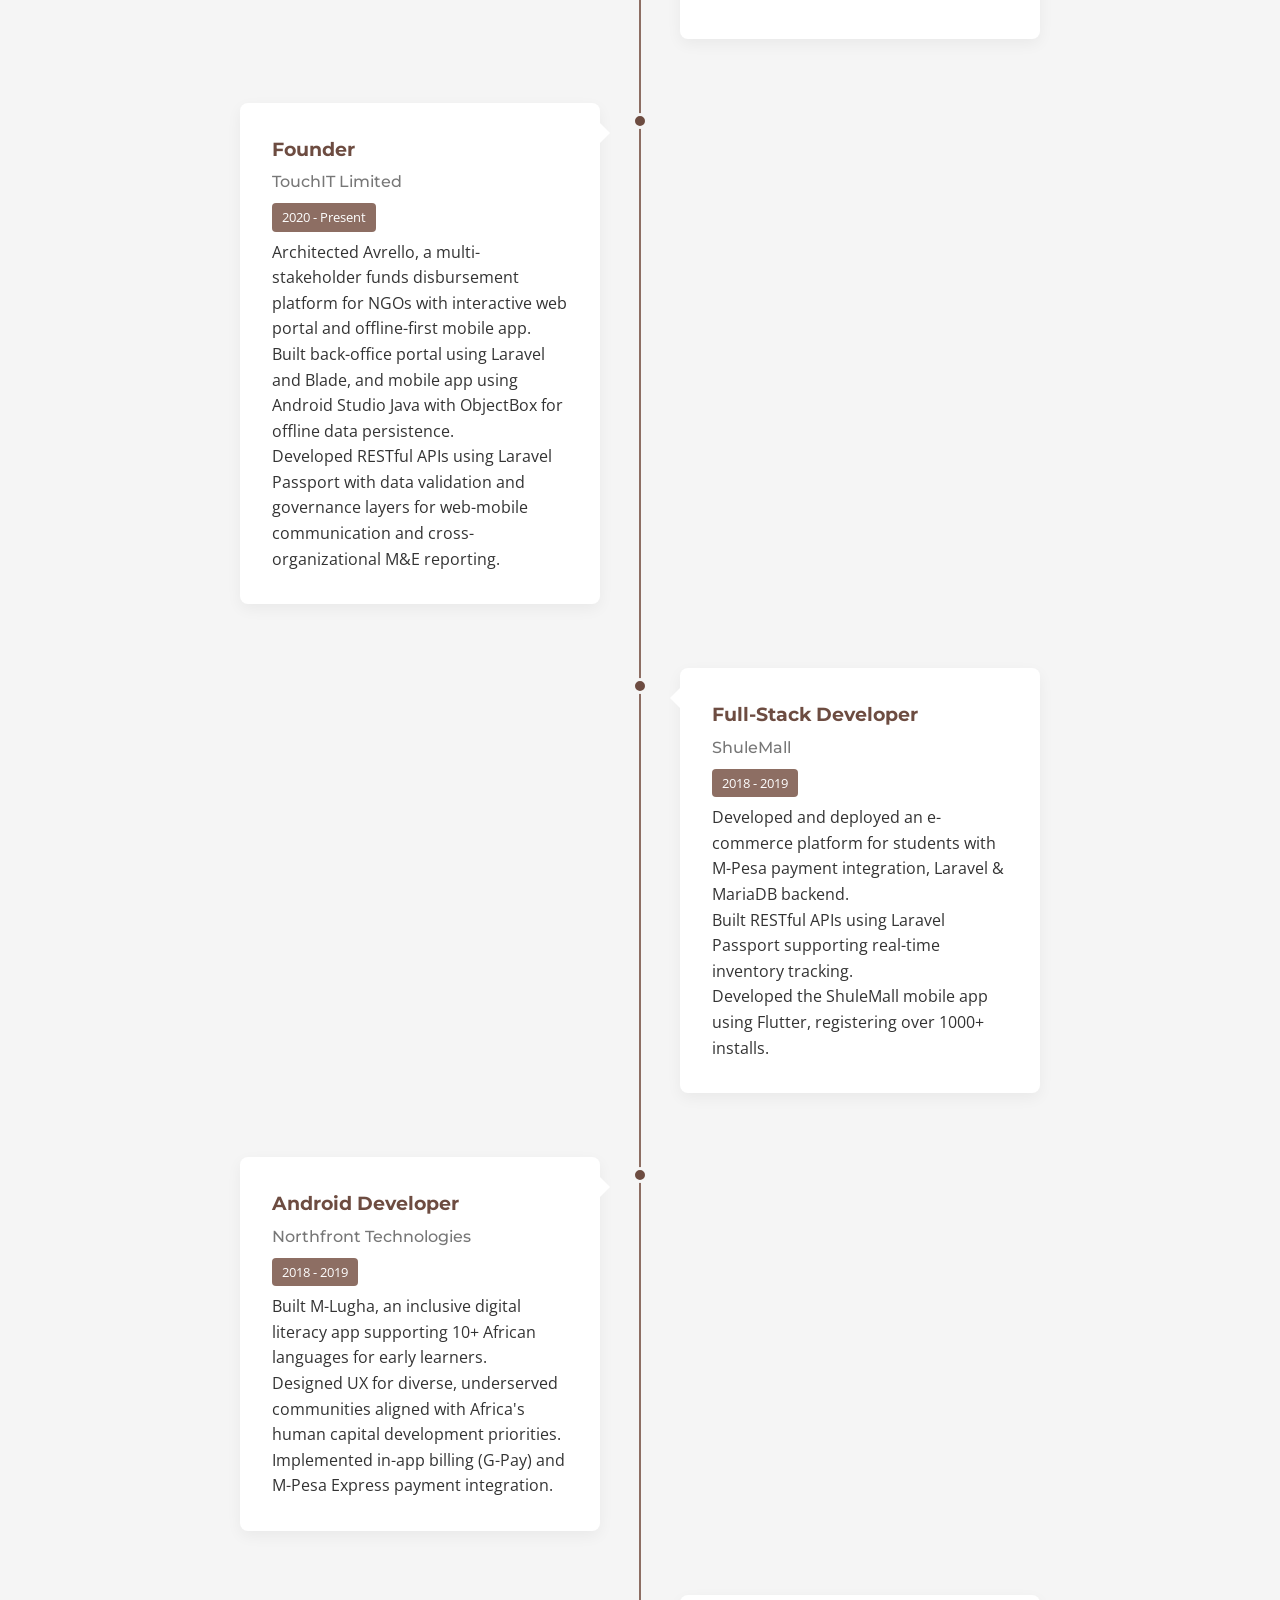
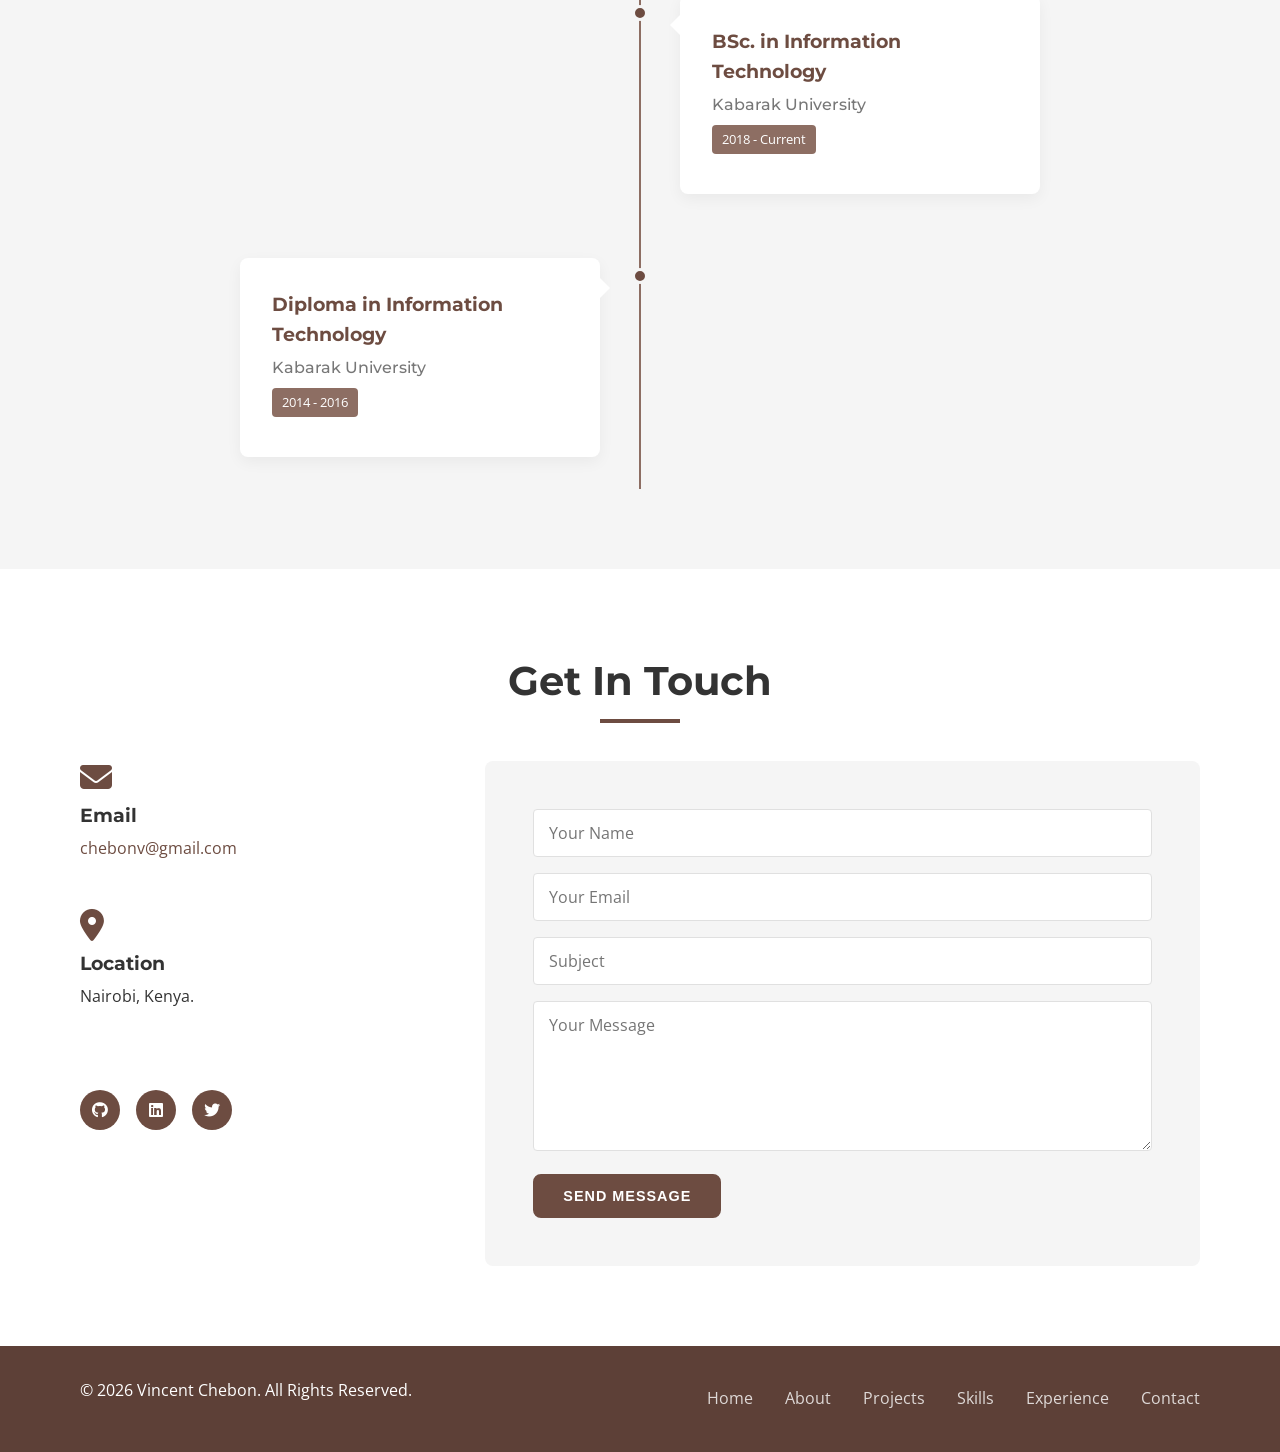
==== commit 7ee72ba0: "Update portfolio with CV content: experience, skills, about, and education - Update about section an" ====
--- a/index.html
+++ b/index.html
@@ -5,7 +5,7 @@
     <meta name="viewport" content="width=device-width, initial-scale=1.0">
     <title>Vincent Chebon | I am in the business of building software solutions for clients and enterprises.</title>
     <meta name="author" content="Vincent K Chebon">
-    <meta name="description" content="Web & Mobile App Developer">
+    <meta name="description" content="Full-Stack Senior Developer | Interactive Web Portals, RESTful APIs & Data-Driven Platforms">
     <meta name="keywords" content="Web & Mobile App Developer, Expert Laravel Framework, Laravel PHP Developer, Maria DB Database, Flutter Developer, MySQL CLI database expert, Hire expert Laravel Developer, Hire expert mobile app developer, Cross platform developer with flutter, software developer, software engineer, cloud expert configurations, good in LEMP stack developer, good in LAMP stack developer, PHP, Flutter, Android, Firebase, MySQL, Maria DB,Cloud configurations, digital ocean">
 
     <!-- Font Awesome for icons -->
@@ -43,8 +43,8 @@
         <div class="container">
             <div class="hero-content">
                 <h1>Vincent Chebon</h1>
-                <h2>Full-Stack Developer</h2>
-                <p>Building software solutions to complex problems</p>
+                <h2>Full-Stack Senior Developer</h2>
+                <p>Building interactive web portals, RESTful APIs & data-driven platforms</p>
                 <div class="hero-buttons">
                     <a href="#projects" class="btn btn-primary">View Projects</a>
                     <a href="#contact" class="btn btn-secondary">Contact Me</a>
@@ -69,9 +69,9 @@
                 </div>
                 <div class="about-text">
                     <p>Hello! I'm Vincent.</p>
-                    <p>I am an agile software engineer with over 8+ years of experience in developing and deploying innovative solutions across cloud and on-prem infrastructure. My expertise includes AI/ML engineering, Back-end engineering, RESTful APIs, and delivering seamless front-end UI/UX and mobile app experiences.</p>
-                    <p>My approach to development combines technical precision with creative problem-solving, ensuring solutions that are not only functional but also intuitive and elegant.</p>
-                    <a href="files/Vincent K Chebon Resume.pdf" class="btn btn-outline" download>Download CV</a>
+                    <p>I am a full-stack senior developer with 7+ years of experience designing and deploying interactive web portals, RESTful APIs, and data-driven platforms. My expertise spans systems integration, data migration, interoperability, and building monitoring & evaluation (M&E) dashboards for multi-stakeholder environments.</p>
+                    <p>Skilled in CMS development and creating networking platforms that connect diverse ecosystems. Experienced in technical documentation, capacity building, and training non-technical users.</p>
+                    <a href="files/Vincent-K-Chebon-CV.pdf" class="btn btn-outline" download>Download CV</a>
                 </div>
             </div>
         </div>
@@ -119,7 +119,7 @@
                         </div>
                         <div class="skill-item">
                             <div class="skill-icon"><i class="fab fa-vuejs"></i></div>
-                            <div class="skill-name">Vue</div>
+                            <div class="skill-name">Vue3, Inertia.js</div>
                         </div>
                         <div class="skill-item">
                             <div class="skill-icon"><i class="fab fa-react"></i></div>
@@ -144,8 +144,8 @@
                             <div class="skill-name">Oracle, PostgreSQL, MySQL</div>
                         </div>
                         <div class="skill-item">
-                            <div class="skill-icon"><i class="fas fa-server"></i></div>
-                            <div class="skill-name">FastAPI, Sanctum</div>
+                            <div class="skill-icon"><i class="fas fa-plug"></i></div>
+                            <div class="skill-name">RESTful APIs, Sanctum, Passport</div>
                         </div>
                         <div class="skill-item">
                             <div class="skill-icon"><i class="fas fa-code"></i></div>
@@ -179,15 +179,27 @@
                         </div>
                         <div class="skill-item">
                             <div class="skill-icon"><i class="fas fa-cloud"></i></div>
-                            <div class="skill-name">AWS, Azure, GCP, Digital Ocean</div>
-                        </div>
-                        <div class="skill-item">
-                            <div class="skill-icon"><i class="fas fa-robot"></i></div>
-                            <div class="skill-name">AI/ML</div>
-                        </div>
-                        <div class="skill-item">
-                            <div class="skill-icon"><i class="fas fa-brain"></i></div>
-                            <div class="skill-name">LLM</div>
+                            <div class="skill-name">Azure, GCP, AWS</div>
+                        </div>
+                        <div class="skill-item">
+                            <div class="skill-icon"><i class="fas fa-database"></i></div>
+                            <div class="skill-name">Ora2PG</div>
+                        </div>
+                        <div class="skill-item">
+                            <div class="skill-icon"><i class="fas fa-chart-line"></i></div>
+                            <div class="skill-name">Grafana</div>
+                        </div>
+                        <div class="skill-item">
+                            <div class="skill-icon"><i class="fas fa-key"></i></div>
+                            <div class="skill-name">Keycloak</div>
+                        </div>
+                        <div class="skill-item">
+                            <div class="skill-icon"><i class="fas fa-server"></i></div>
+                            <div class="skill-name">Nginx</div>
+                        </div>
+                        <div class="skill-item">
+                            <div class="skill-icon"><i class="fas fa-bolt"></i></div>
+                            <div class="skill-name">Redis</div>
                         </div>
                     </div>
                 </div>
@@ -205,39 +217,43 @@
                     <div class="timeline-dot"></div>
                     <div class="timeline-content">
                         <h3>DevOps Engineer</h3>
-                        <h4>Atlanics Technologies</h4>
-                        <span class="timeline-date">2021 - Present</span>
+                        <h4>Atlancis Technologies</h4>
+                        <span class="timeline-date">2019 - Present</span>
                         <ul>
-                            <li>Involved in developing and deploying Kenya Bureau of Standards (KEBS) Management Certification, Auditors, Customer Feedback and Quotation systems as a full stack engineer. Tech stack used: LEMP.</li>
-                            <li>Client on premise data migration from Oracle to enterprise PostgreSQL database.</li>
-                            <li>Upgrading client software written in .NET Framework 4 Web Forms to Blazor.</li>
-                            <li>Integrated cloud stack with iPay payment gateway on our servernah cloud infrastructure.</li>
+                            <li>Team lead in developing and deploying the CRS birth and death notification service using Laravel, EDB PostgreSQL backend, and ReactJS frontend (LEPP stack).</li>
+                            <li>Set up Keycloak SSO (OpenID Connect) for centralized authentication across ASP.NET WebForms and notification services with role-based access.</li>
+                            <li>Led enterprise data migration from Oracle to EDB Advanced PostgreSQL using Ora2Pg, implementing interoperability layers and data governance protocols.</li>
+                            <li>Deployed Apache APISIX API gateway to securely expose legacy ASP.NET Web Forms APIs with centralized authentication, rate limiting, and monitoring.</li>
+                            <li>Led development of the KEBS Integrated Management System (IMS) &mdash; a centralized portal with M&E dashboards for real-time standards compliance tracking, built with Laravel, MySQL, and Blade (LEMP stack).</li>
+                            <li>Designed and implemented distributed application services architecture orchestrated with Docker, Docker Compose, and on-premise GitLab CI/CD pipelines.</li>
+                            <li>Set up Grafana dashboards for real-time visibility and performance tracking.</li>
+                            <li>Integrated iPay payment gateway with Servernah cloudstack infrastructure via RESTful APIs.</li>
                         </ul>
                     </div>
                 </div>
                 <div class="timeline-item">
                     <div class="timeline-dot"></div>
                     <div class="timeline-content">
-                        <h3>Co-Founder</h3>
+                        <h3>Founder</h3>
                         <h4>TouchIT Limited</h4>
                         <span class="timeline-date">2020 - Present</span>
                         <ul>
-                            <li>Consulted on the development of Avello App, a bulk disbursement application for NGOs.</li>
-                            <li>Developed the mobile app using JAVA to ensure offline first functionality and Laravel framework to manage the back-office.</li>
-                            <li>Offline data persistence was achieved using Object Box (NoSql) database.</li>
+                            <li>Architected Avrello, a multi-stakeholder funds disbursement platform for NGOs with interactive web portal and offline-first mobile app.</li>
+                            <li>Built back-office portal using Laravel and Blade, and mobile app using Android Studio Java with ObjectBox for offline data persistence.</li>
+                            <li>Developed RESTful APIs using Laravel Passport with data validation and governance layers for web-mobile communication and cross-organizational M&E reporting.</li>
                         </ul>
                     </div>
                 </div>
                 <div class="timeline-item">
                     <div class="timeline-dot"></div>
                     <div class="timeline-content">
-                        <h3>Mobile App Developer</h3>
-                        <h4>Atlanics Technologies</h4>
-                        <span class="timeline-date">2019 - 2020</span>
+                        <h3>Full-Stack Developer</h3>
+                        <h4>ShuleMall</h4>
+                        <span class="timeline-date">2018 - 2019</span>
                         <ul>
-                            <li>Developed iLearn.fun mobile app using JAVA with payment integration using M-Pesa express.</li>
-                            <li>Administered databases using Metabase, shipped RESTful APIs using postman, and provided technical support.</li>
-                            <li>Database Management System used for data storage - MySQL.</li>
+                            <li>Developed and deployed an e-commerce platform for students with M-Pesa payment integration, Laravel & MariaDB backend.</li>
+                            <li>Built RESTful APIs using Laravel Passport supporting real-time inventory tracking.</li>
+                            <li>Developed the ShuleMall mobile app using Flutter, registering over 1000+ installs.</li>
                         </ul>
                     </div>
                 </div>
@@ -248,63 +264,29 @@
                         <h4>Northfront Technologies</h4>
                         <span class="timeline-date">2018 - 2019</span>
                         <ul>
-                            <li>Developed & published M-Lugha educational mobile app using JAVA for PP1 and PP2 kids.</li>
-                            <li>Multi language (mother tongue) functionality to make learners learn using their mother tongue (Kikuyu, Kamba, Kalenjin, Luo etc.).</li>
-                            <li>Payment integration using G-Pay (in-app billing subscription service) with support for M-Pesa express – registered over $100+ (KSH 10,000+).</li>
-                            <li>Database Management System used for data storage - SQLite.</li>
+                            <li>Built M-Lugha, an inclusive digital literacy app supporting 10+ African languages for early learners.</li>
+                            <li>Designed UX for diverse, underserved communities aligned with Africa's human capital development priorities.</li>
+                            <li>Implemented in-app billing (G-Pay) and M-Pesa Express payment integration.</li>
                         </ul>
                     </div>
                 </div>
-                <div class="timeline-item">
-                    <div class="timeline-dot"></div>
-                    <div class="timeline-content">
-                        <h3>Full-Stack Developer</h3>
-                        <h4>Shulemall</h4>
-                        <span class="timeline-date">2018 - 2019</span>
-                        <ul>
-                            <li>Developed ShuleMall shopping Mobile App using Flutter which registered over 1000+ installs.</li>
-                            <li>Integrated M-Pesa express as a mode of payment – registered over KSH 1,000+ of sales.</li>
-                            <li>Exposed ShuleMall APIs using postman for different platforms integrations.</li>
-                            <li>Developed ShuleMall Backend using Laravel Framework to manage users, catalog inventory, orders and reporting.</li>
-                            <li>Manage database – MariaDB.</li>
-                            <li>Tooling methods; GitHub.</li>
-                        </ul>
-                    </div>
-                </div>
-                <div class="timeline-item">
-                    <div class="timeline-dot"></div>
-                    <div class="timeline-content">
-                        <h3>Intern</h3>
+                <!-- Education -->
+                <div class="timeline-item">
+                    <div class="timeline-dot"></div>
+                    <div class="timeline-content">
+                        <h3>BSc. in Information Technology</h3>
                         <h4>Kabarak University</h4>
-                        <span class="timeline-date">2016 - 2016</span>
-                        <ul>
-                            <li>Networking; crimping, trunking, configuring cisco switches and routers.</li>
-                            <li>Software support; OS installations and office suites.</li>
-                            <li>Computer hardware; repairing computers, data cables and assembling new computers.</li>
-                            <li>Technical level support for students and staff.</li>
-                        </ul>
-                    </div>
-                </div>
-                <!-- Education -->
-                <!-- <div class="timeline-item">
-                    <div class="timeline-dot"></div>
-                    <div class="timeline-content">
-                        <h3>Bachelor's Degree in Computer Science</h3>
-                        <h4>University Name</h4>
-                        <span class="timeline-date">2016 - 2020</span>
-                        <p>Specialized in software development with focus on web technologies and user experience design.</p>
-                    </div>
-                </div>
-                
-                <div class="timeline-item">
-                    <div class="timeline-dot"></div>
-                    <div class="timeline-content">
-                        <h3>Full-Stack Web Development Certification</h3>
-                        <h4>Coding Bootcamp Name</h4>
-                        <span class="timeline-date">2019</span>
-                        <p>Intensive program covering modern web development technologies and methodologies.</p>
-                    </div>
-                </div> -->
+                        <span class="timeline-date">2018 - Current</span>
+                    </div>
+                </div>
+                <div class="timeline-item">
+                    <div class="timeline-dot"></div>
+                    <div class="timeline-content">
+                        <h3>Diploma in Information Technology</h3>
+                        <h4>Kabarak University</h4>
+                        <span class="timeline-date">2014 - 2016</span>
+                    </div>
+                </div>
             </div>
         </div>
     </section>
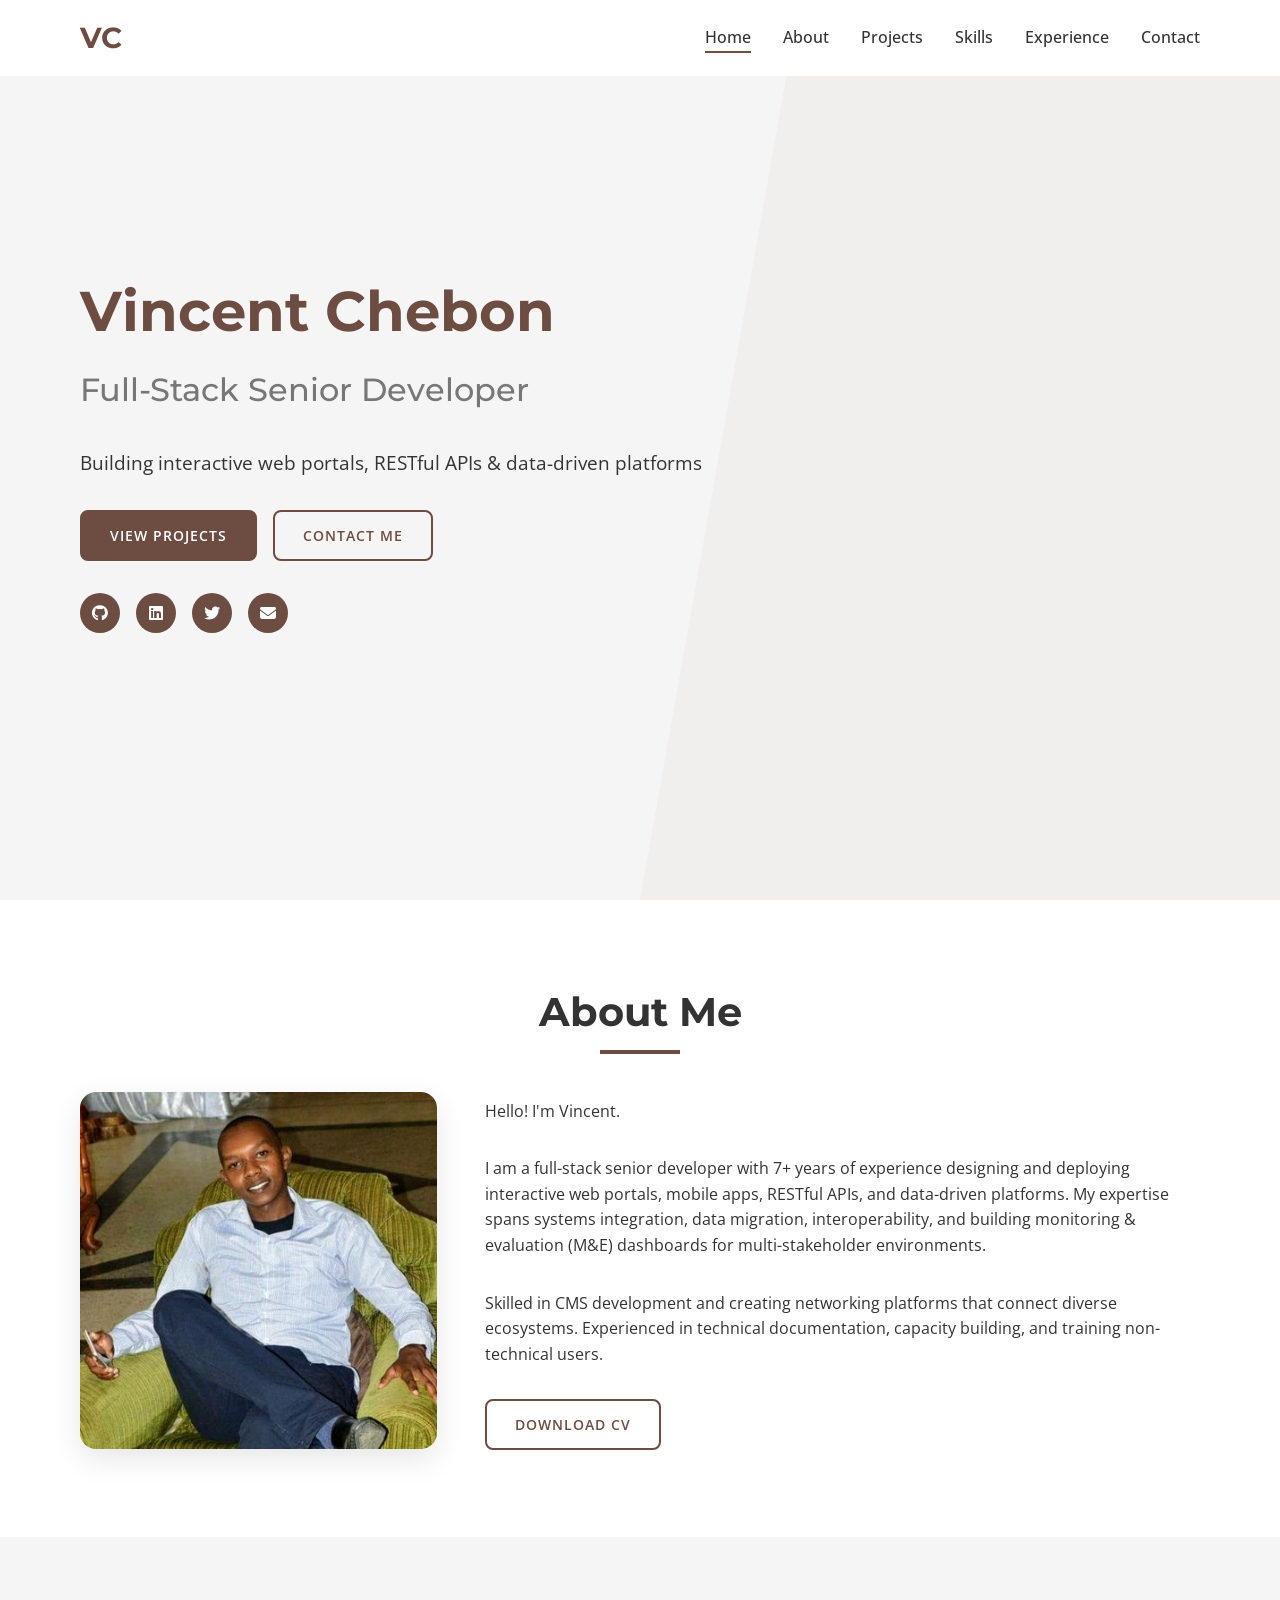
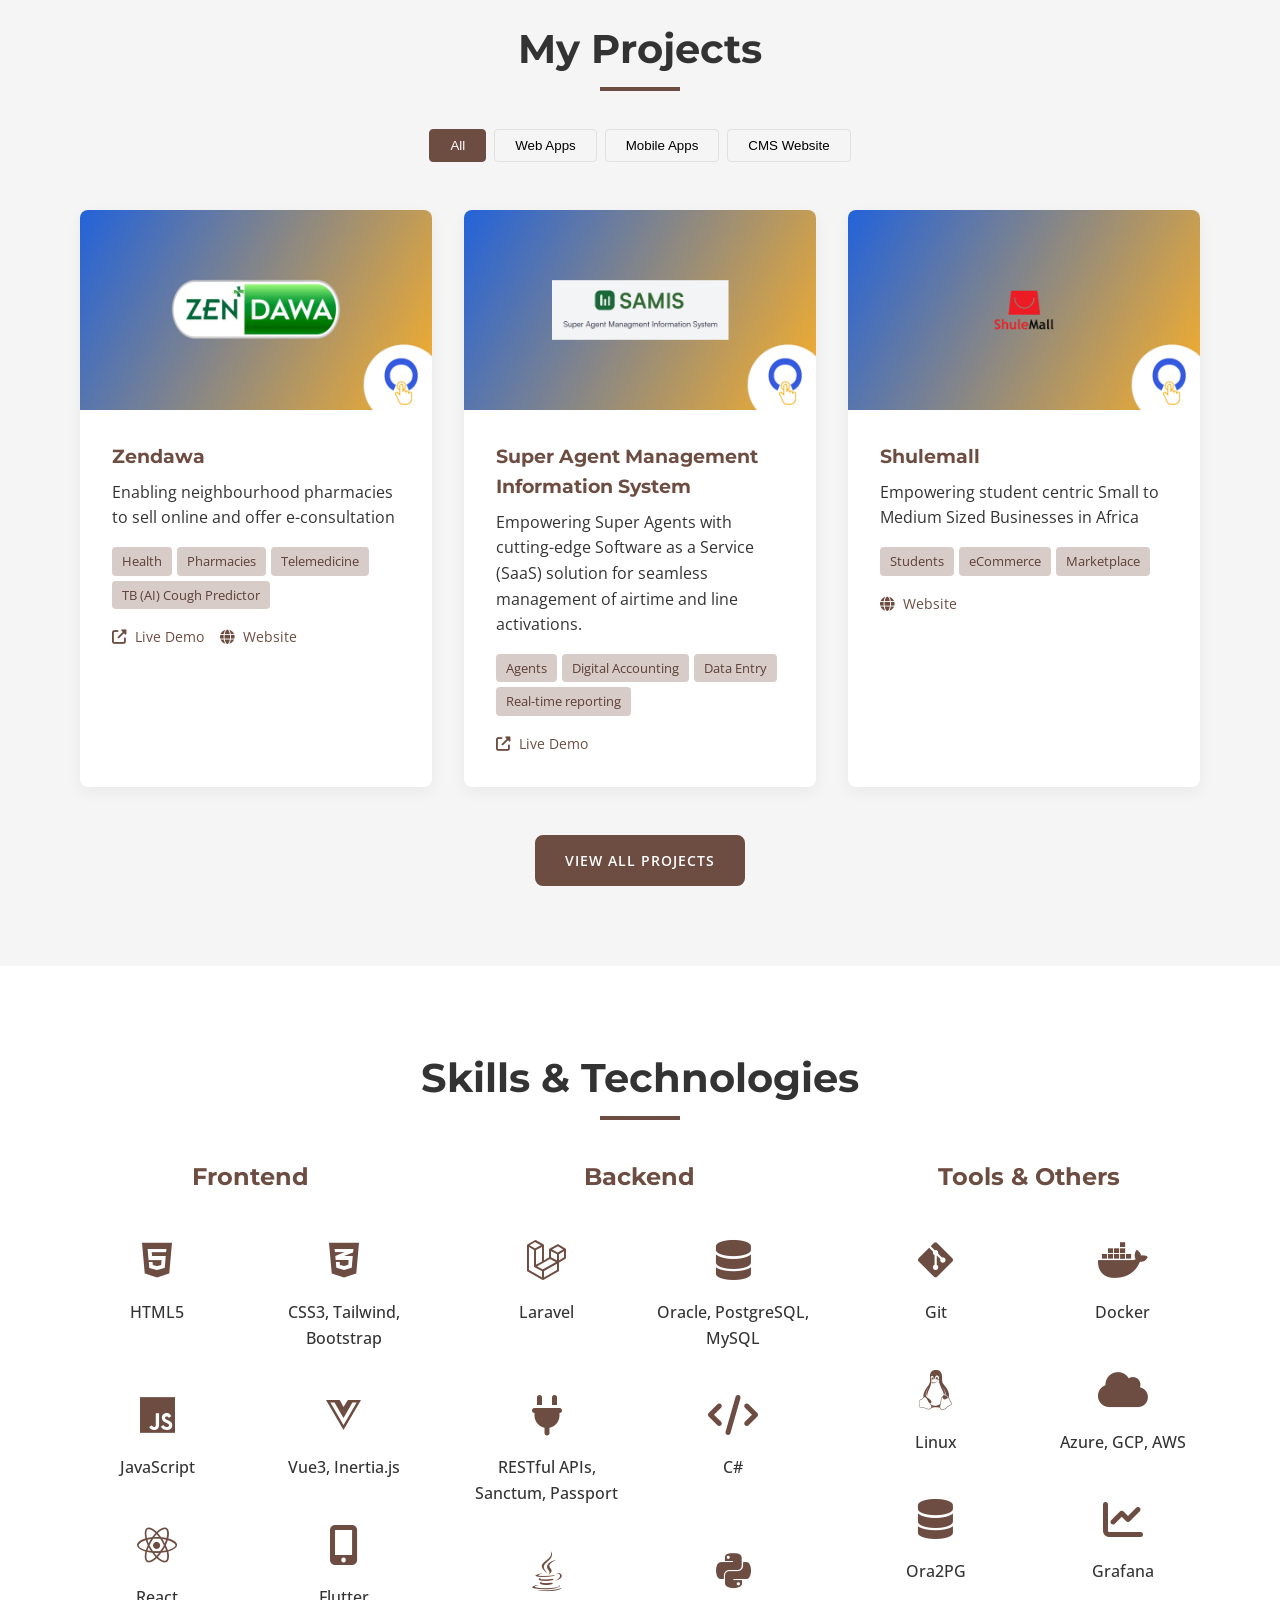
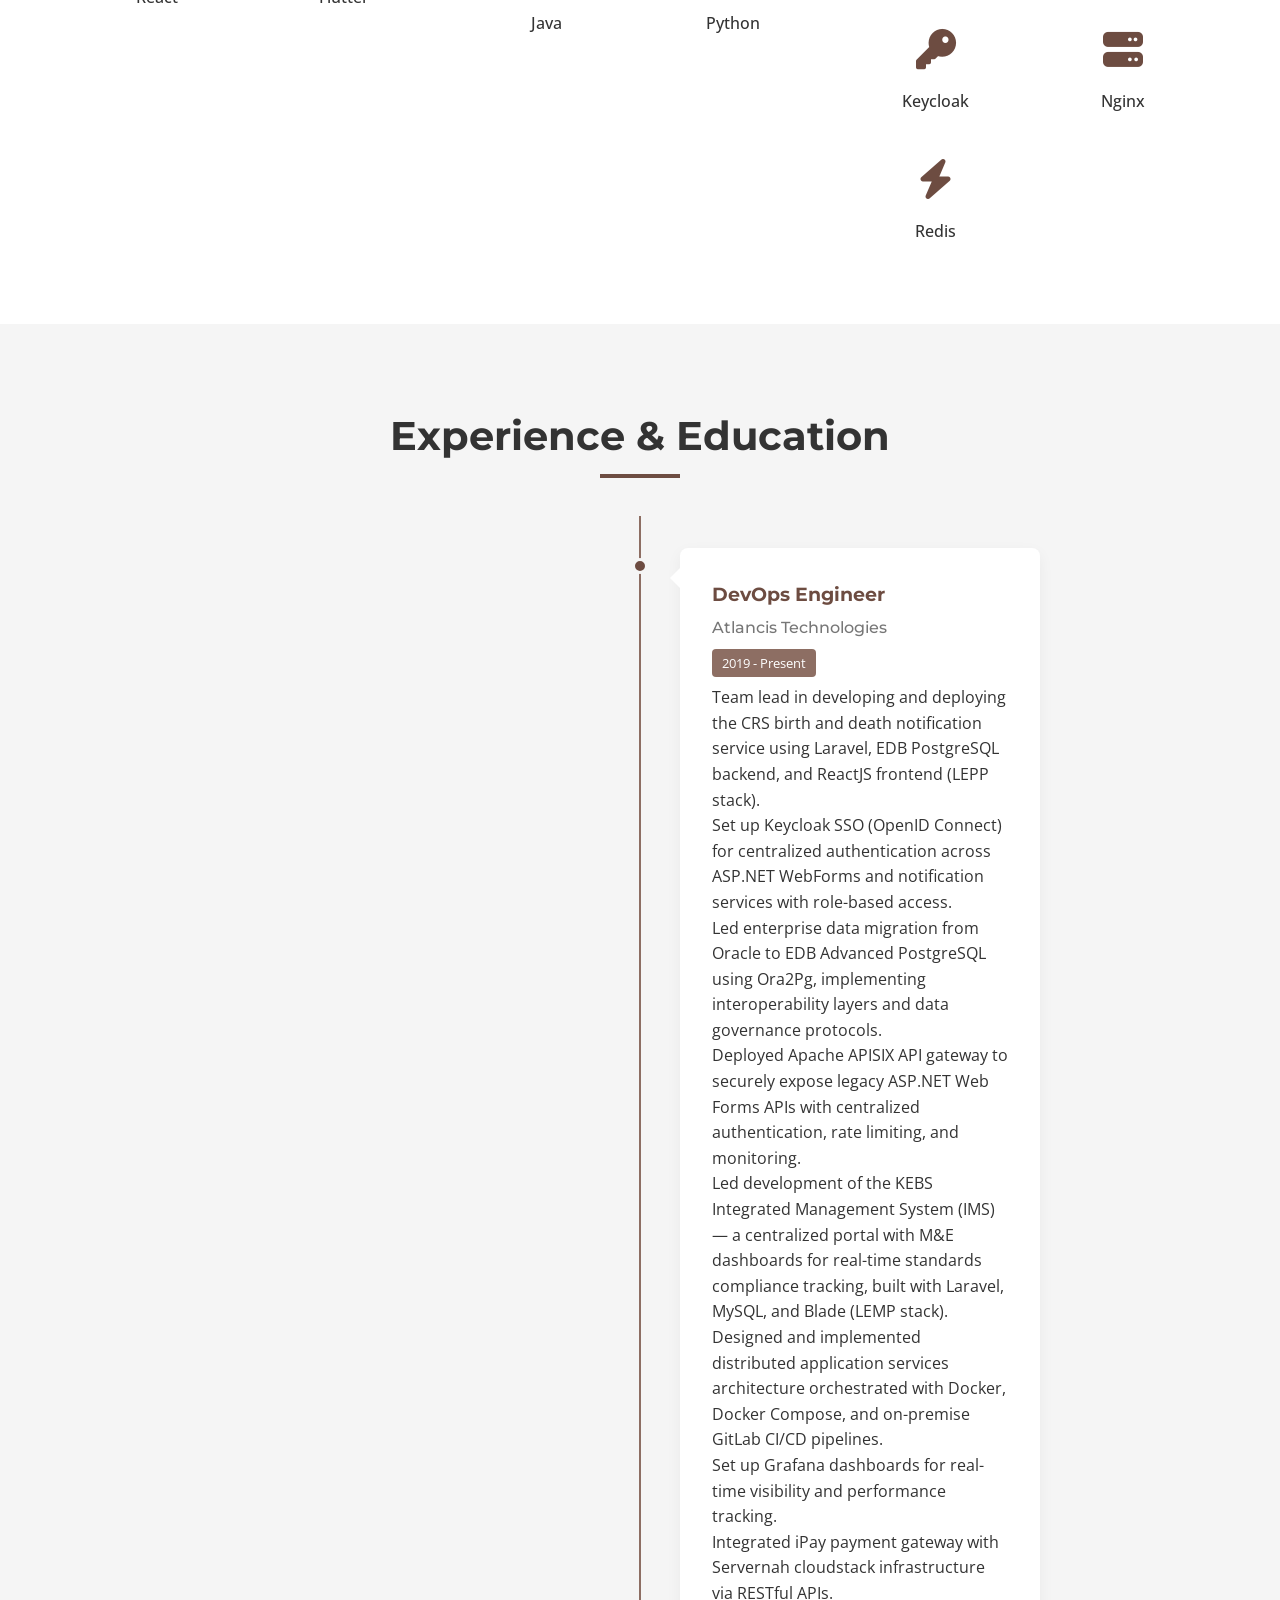
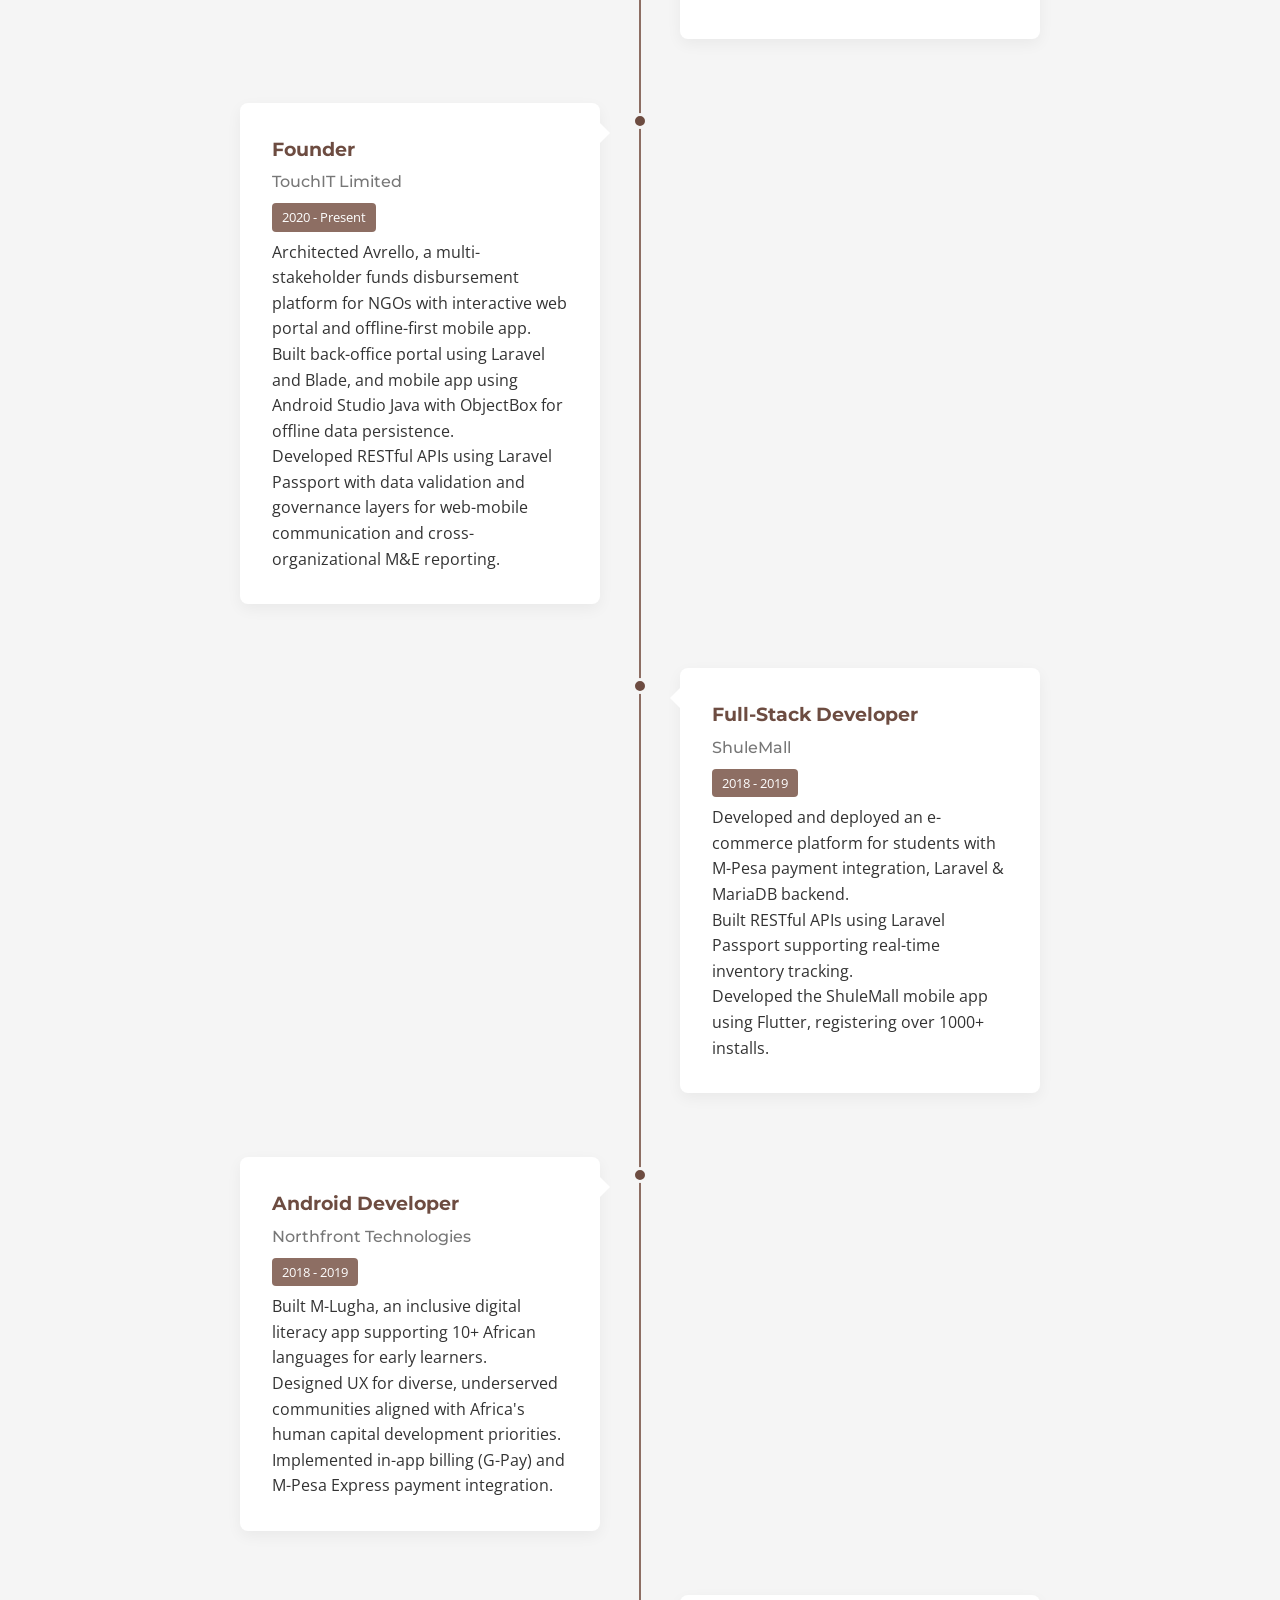
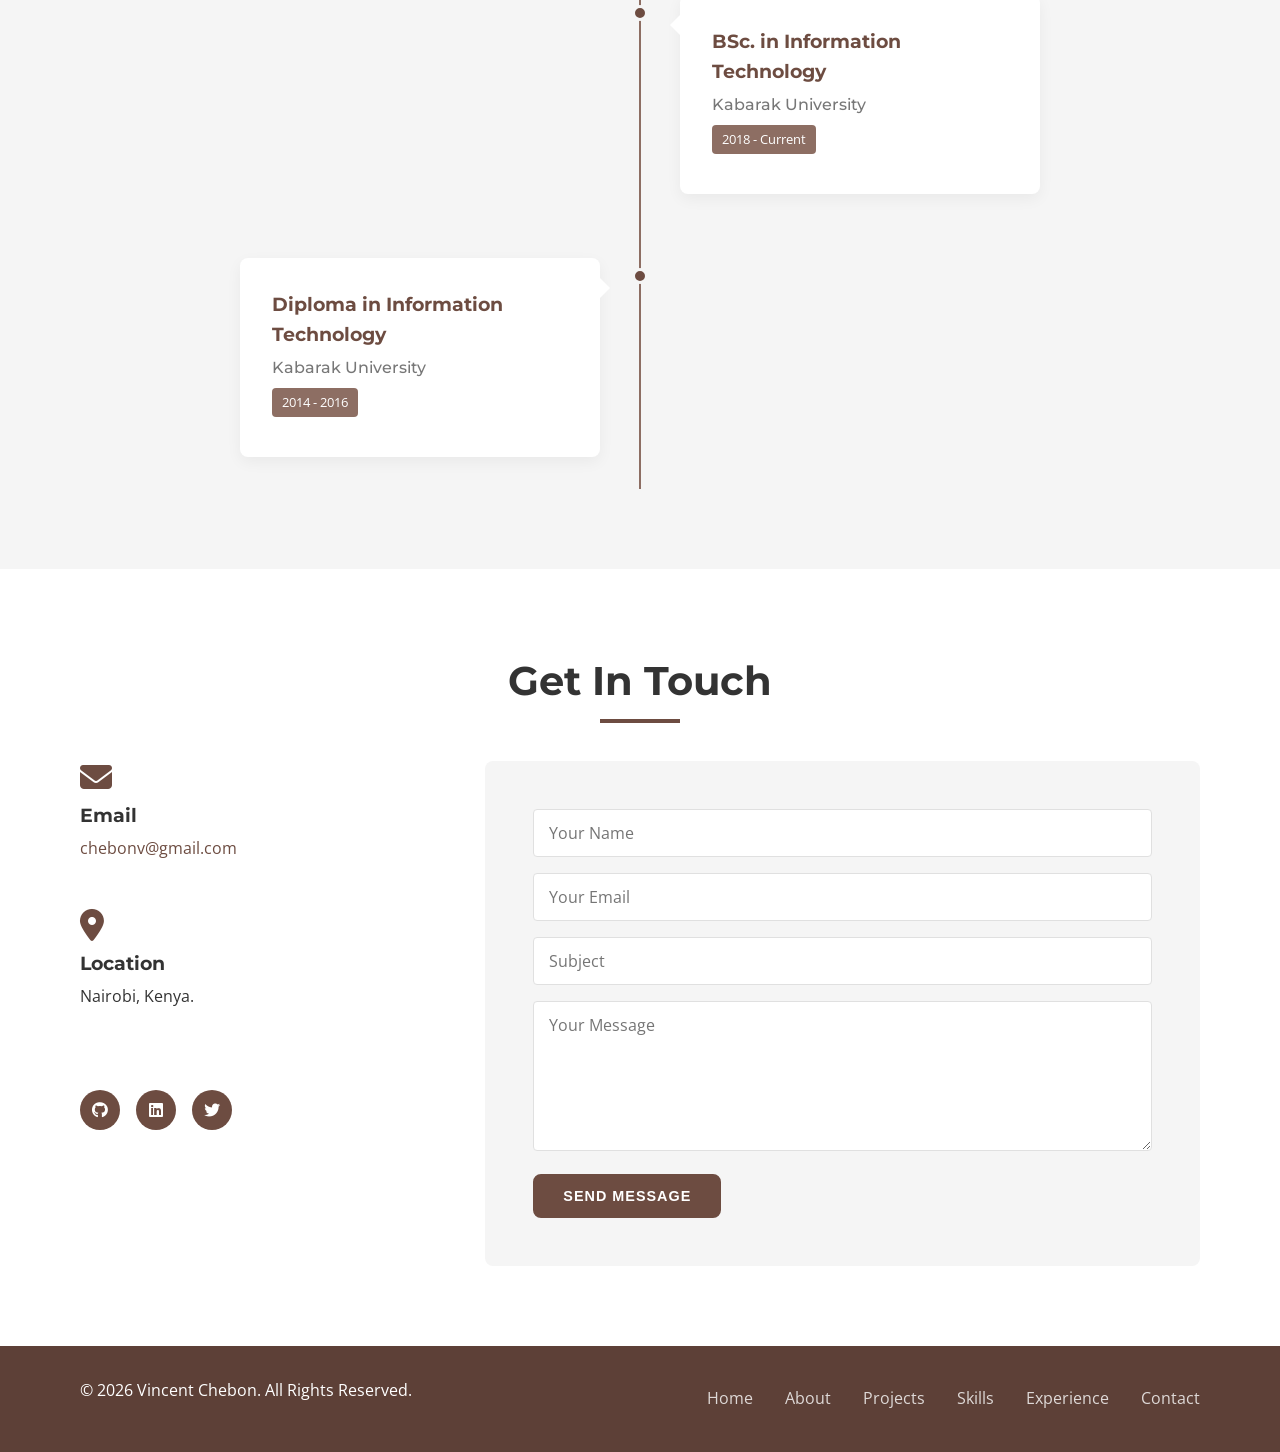
==== commit 81846ef5: "add mobile app" ====
--- a/index.html
+++ b/index.html
@@ -69,7 +69,7 @@
                 </div>
                 <div class="about-text">
                     <p>Hello! I'm Vincent.</p>
-                    <p>I am a full-stack senior developer with 7+ years of experience designing and deploying interactive web portals, RESTful APIs, and data-driven platforms. My expertise spans systems integration, data migration, interoperability, and building monitoring & evaluation (M&E) dashboards for multi-stakeholder environments.</p>
+                    <p>I am a full-stack senior developer with 7+ years of experience designing and deploying interactive web portals, mobile apps, RESTful APIs, and data-driven platforms. My expertise spans systems integration, data migration, interoperability, and building monitoring & evaluation (M&E) dashboards for multi-stakeholder environments.</p>
                     <p>Skilled in CMS development and creating networking platforms that connect diverse ecosystems. Experienced in technical documentation, capacity building, and training non-technical users.</p>
                     <a href="files/Vincent-K-Chebon-CV.pdf" class="btn btn-outline" download>Download CV</a>
                 </div>
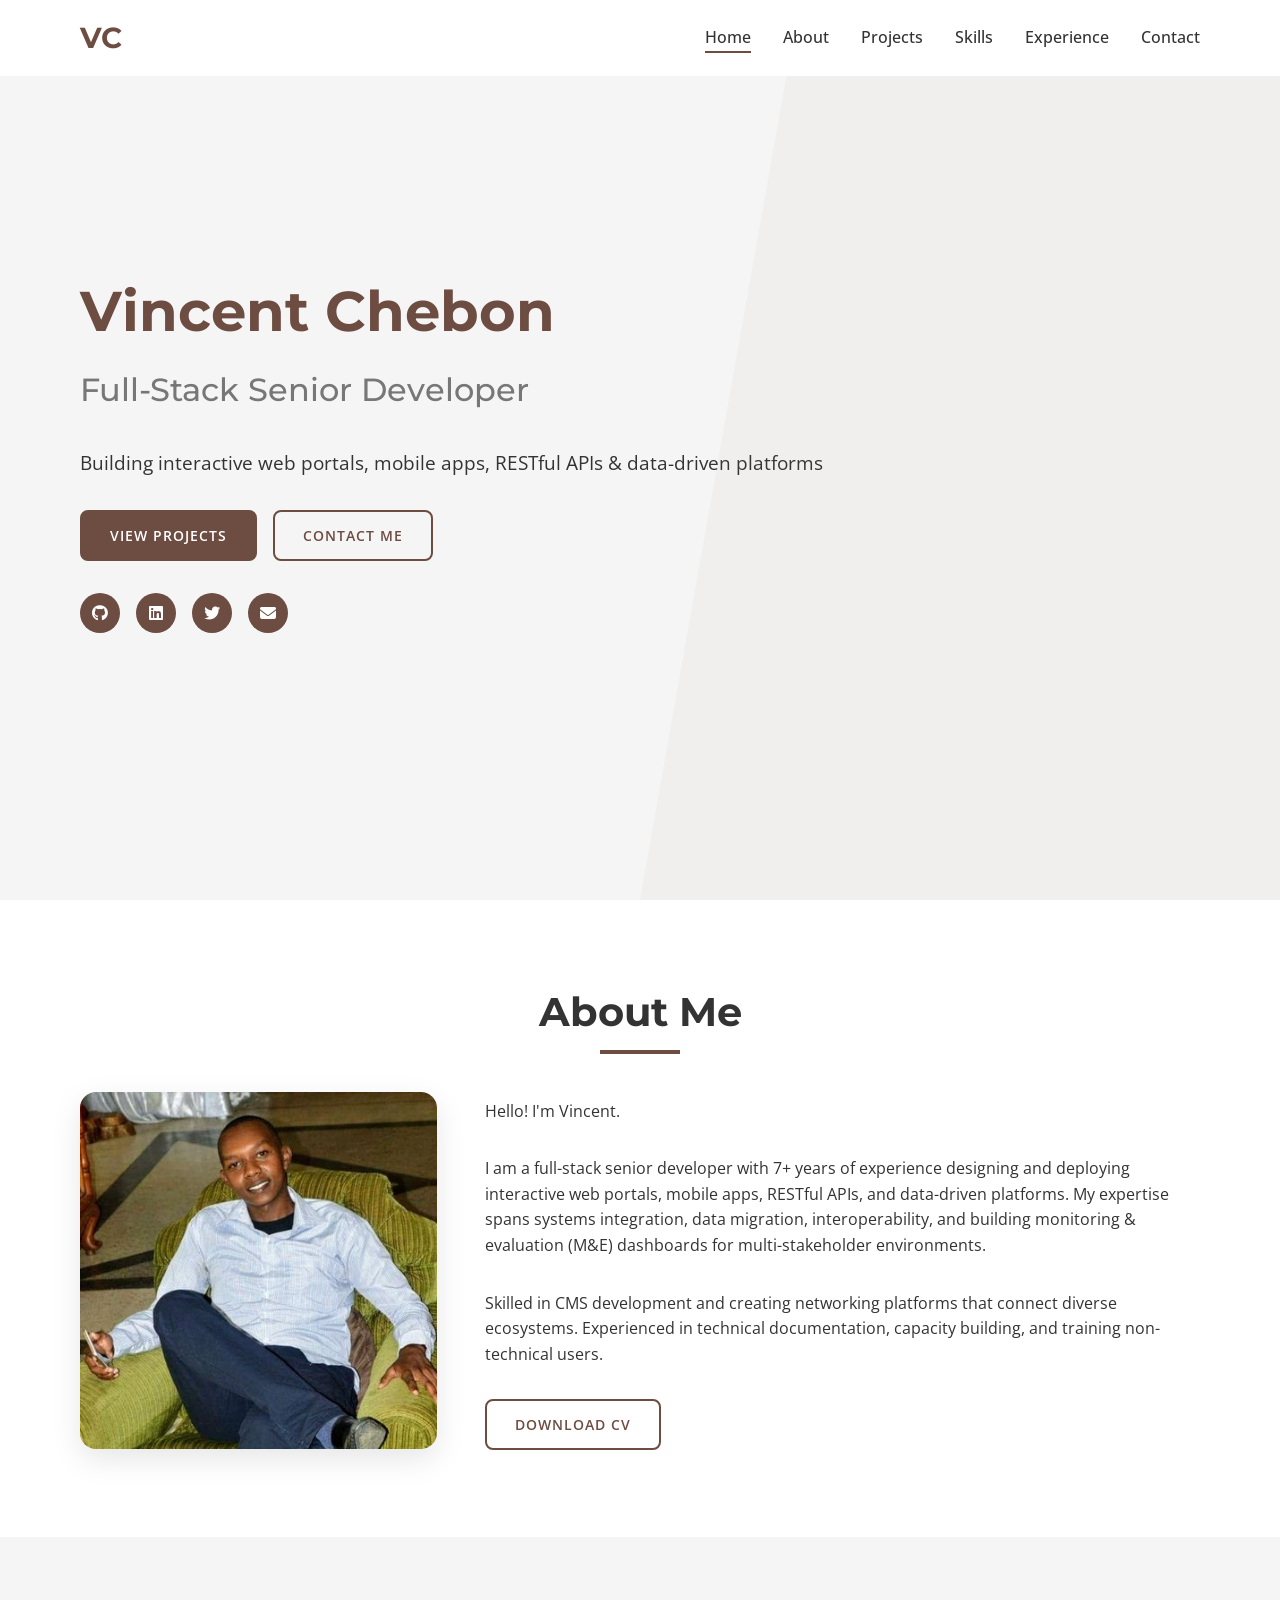
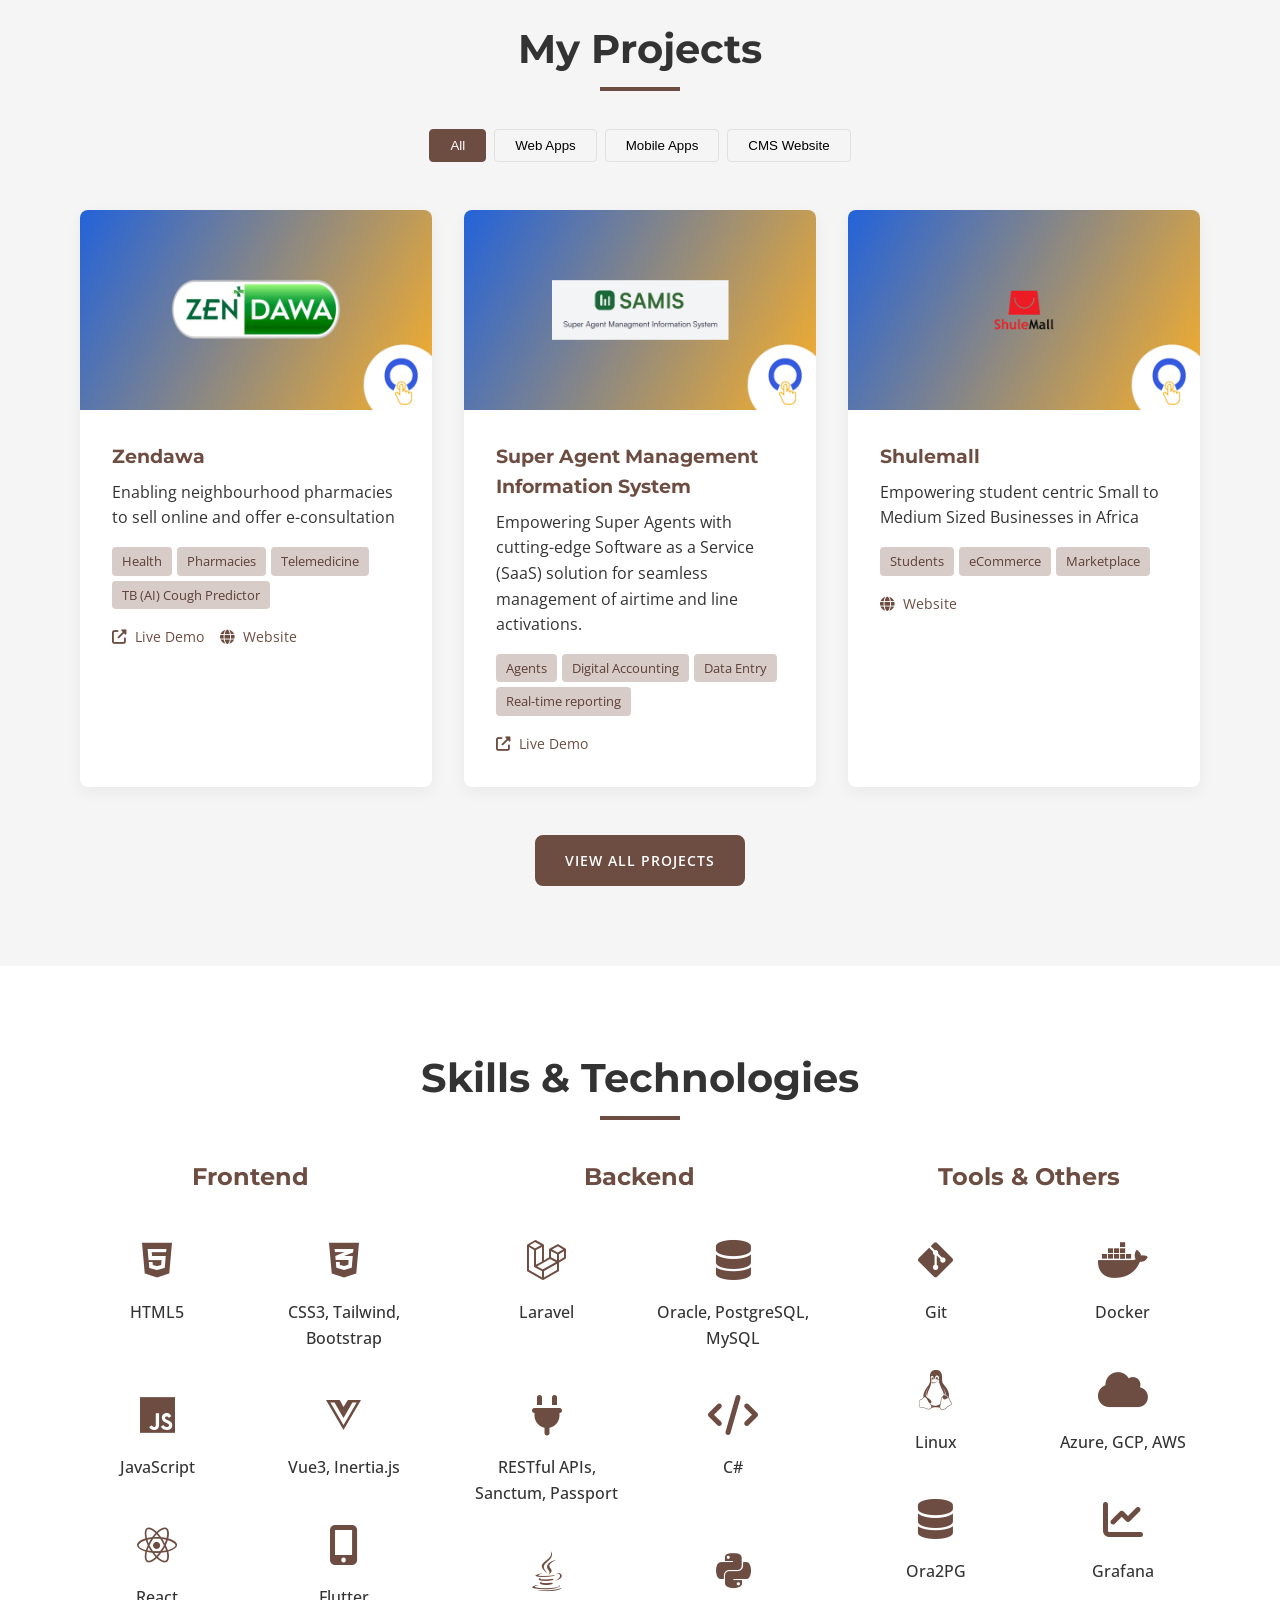
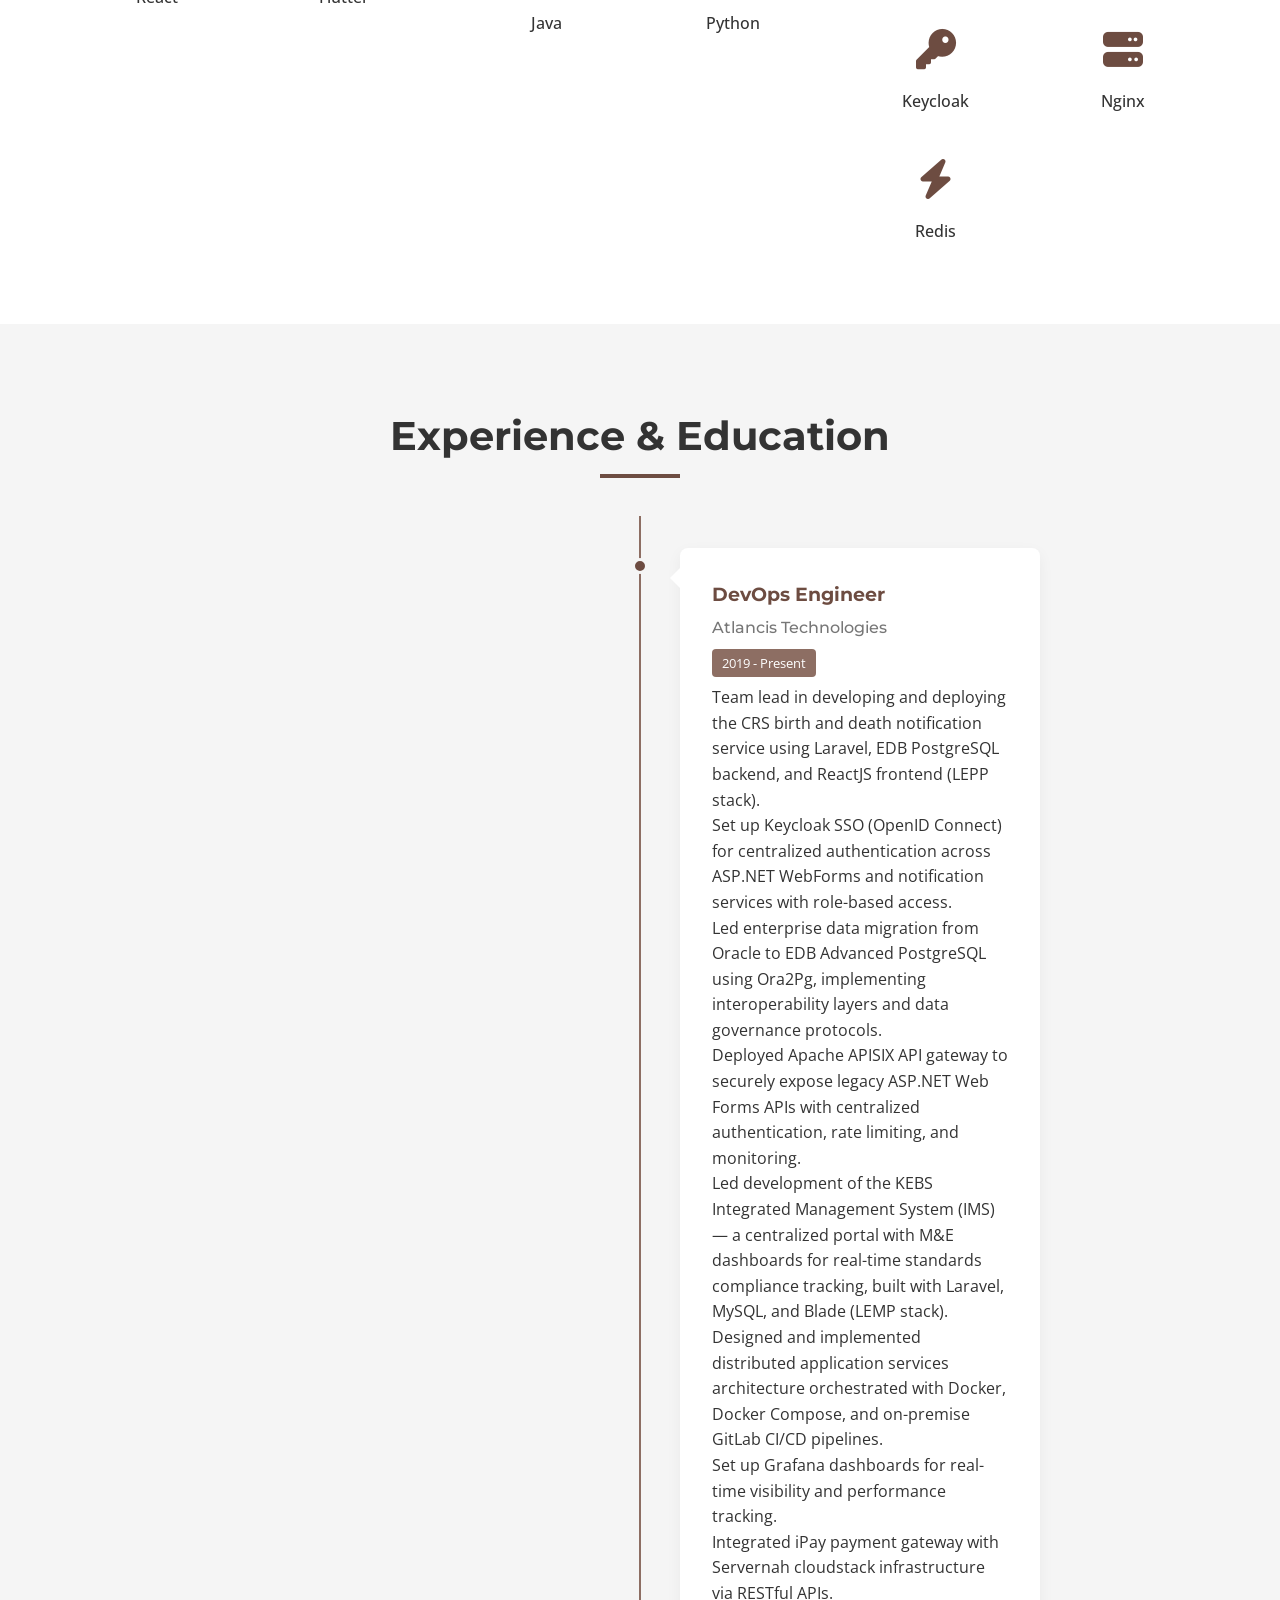
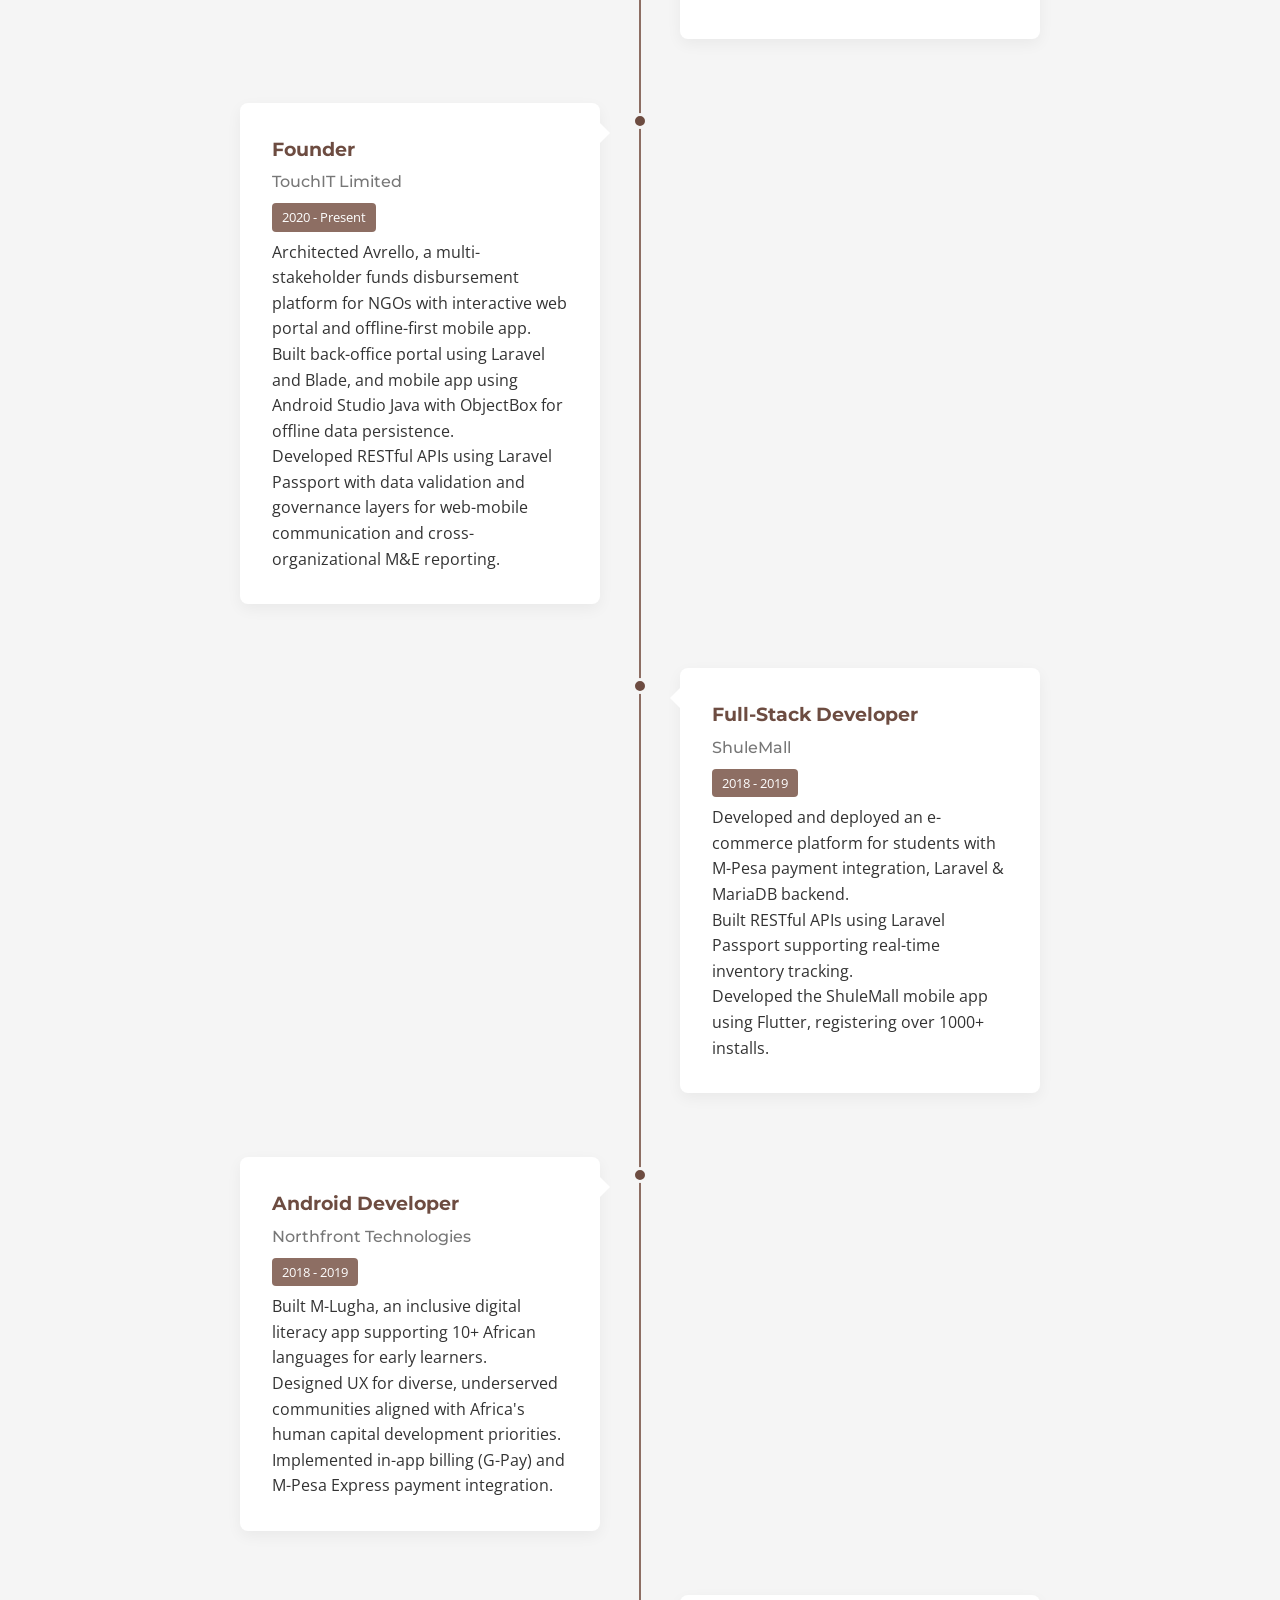
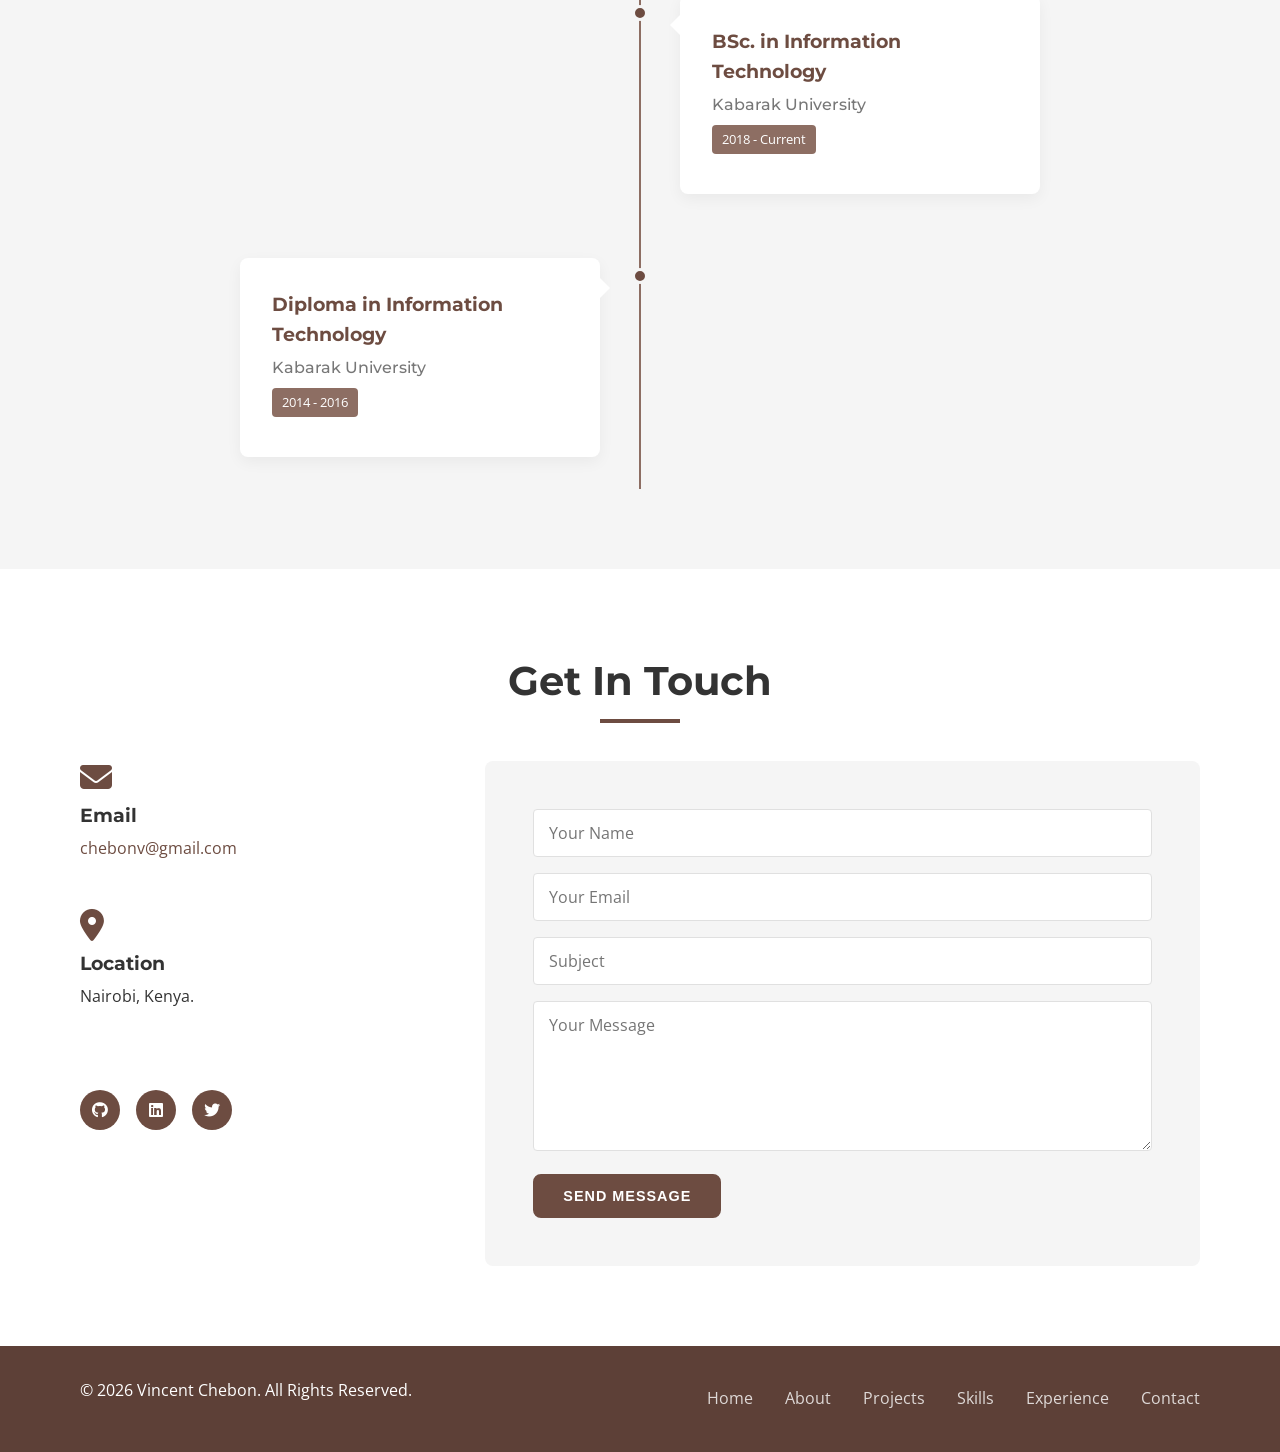
==== commit 111b8ccc: "add mobile app in the hero section" ====
--- a/index.html
+++ b/index.html
@@ -44,7 +44,7 @@
             <div class="hero-content">
                 <h1>Vincent Chebon</h1>
                 <h2>Full-Stack Senior Developer</h2>
-                <p>Building interactive web portals, RESTful APIs & data-driven platforms</p>
+                <p>Building interactive web portals, mobile apps, RESTful APIs & data-driven platforms</p>
                 <div class="hero-buttons">
                     <a href="#projects" class="btn btn-primary">View Projects</a>
                     <a href="#contact" class="btn btn-secondary">Contact Me</a>
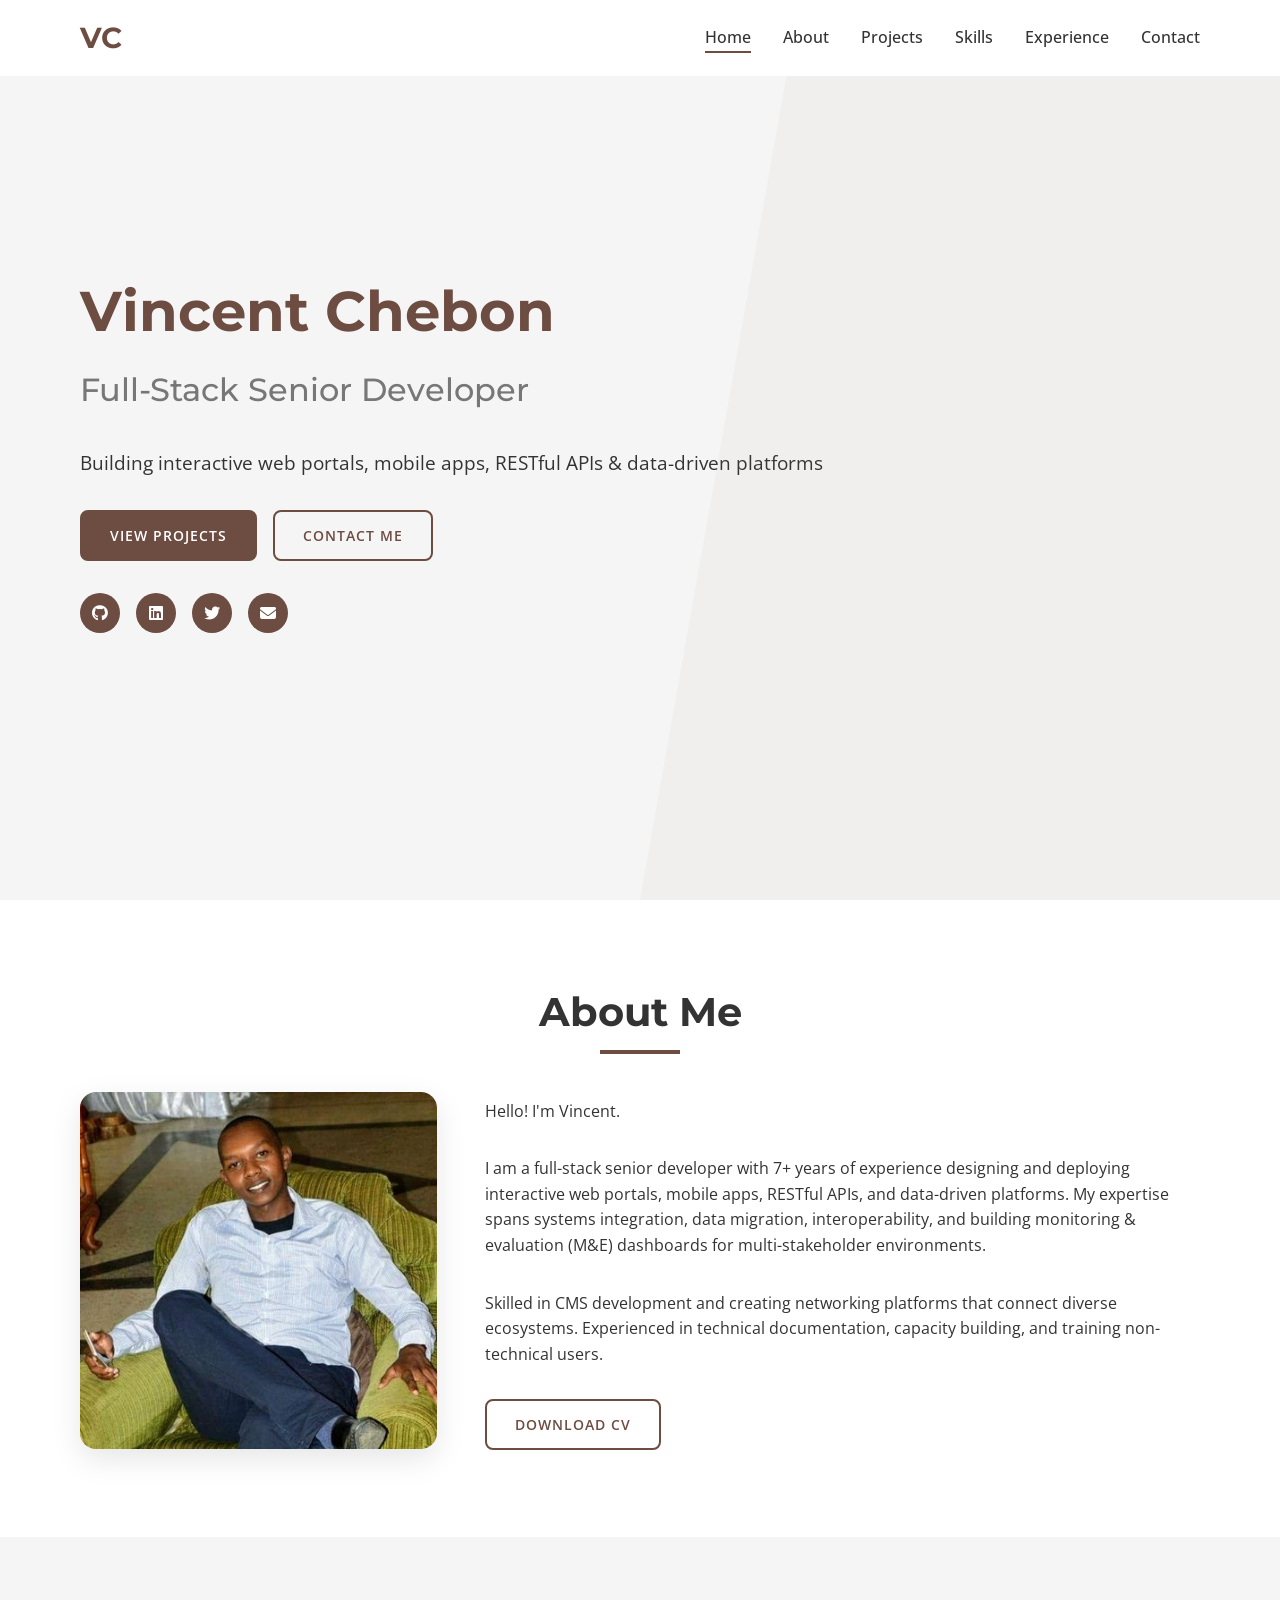
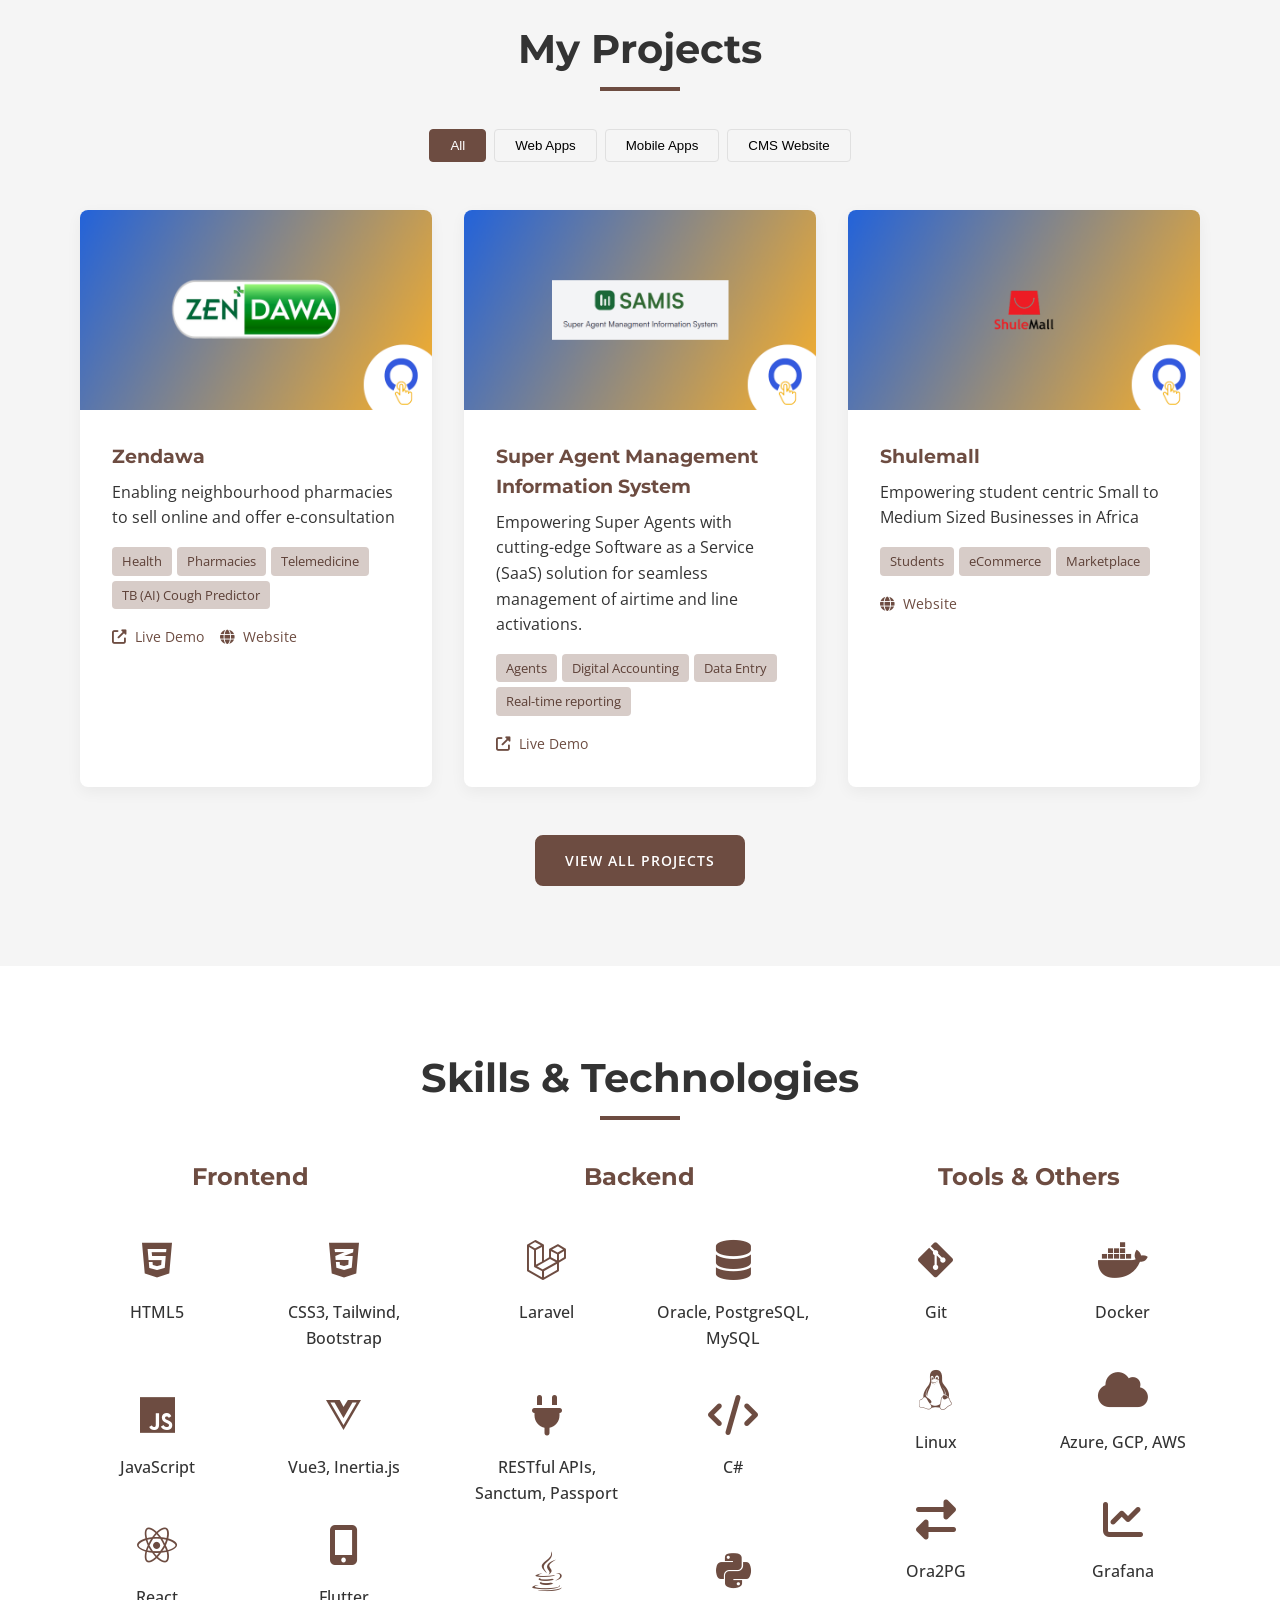
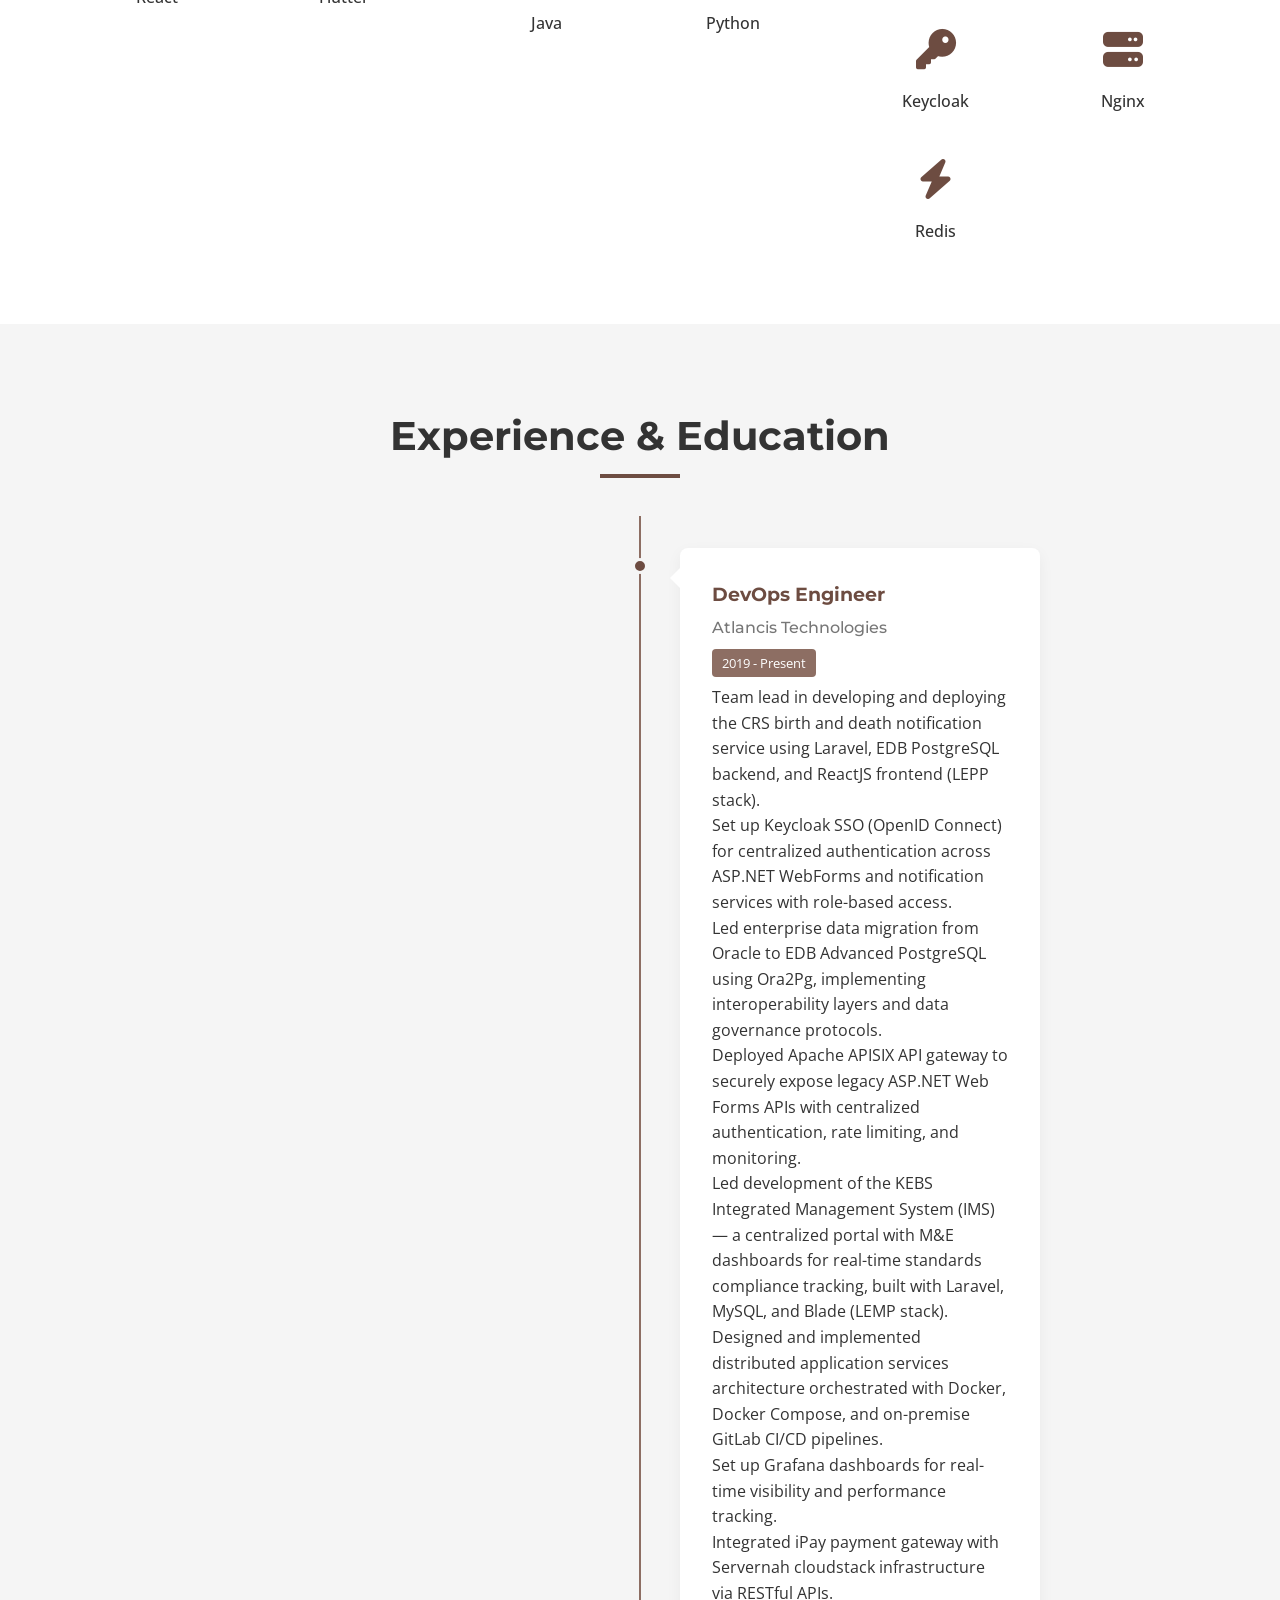
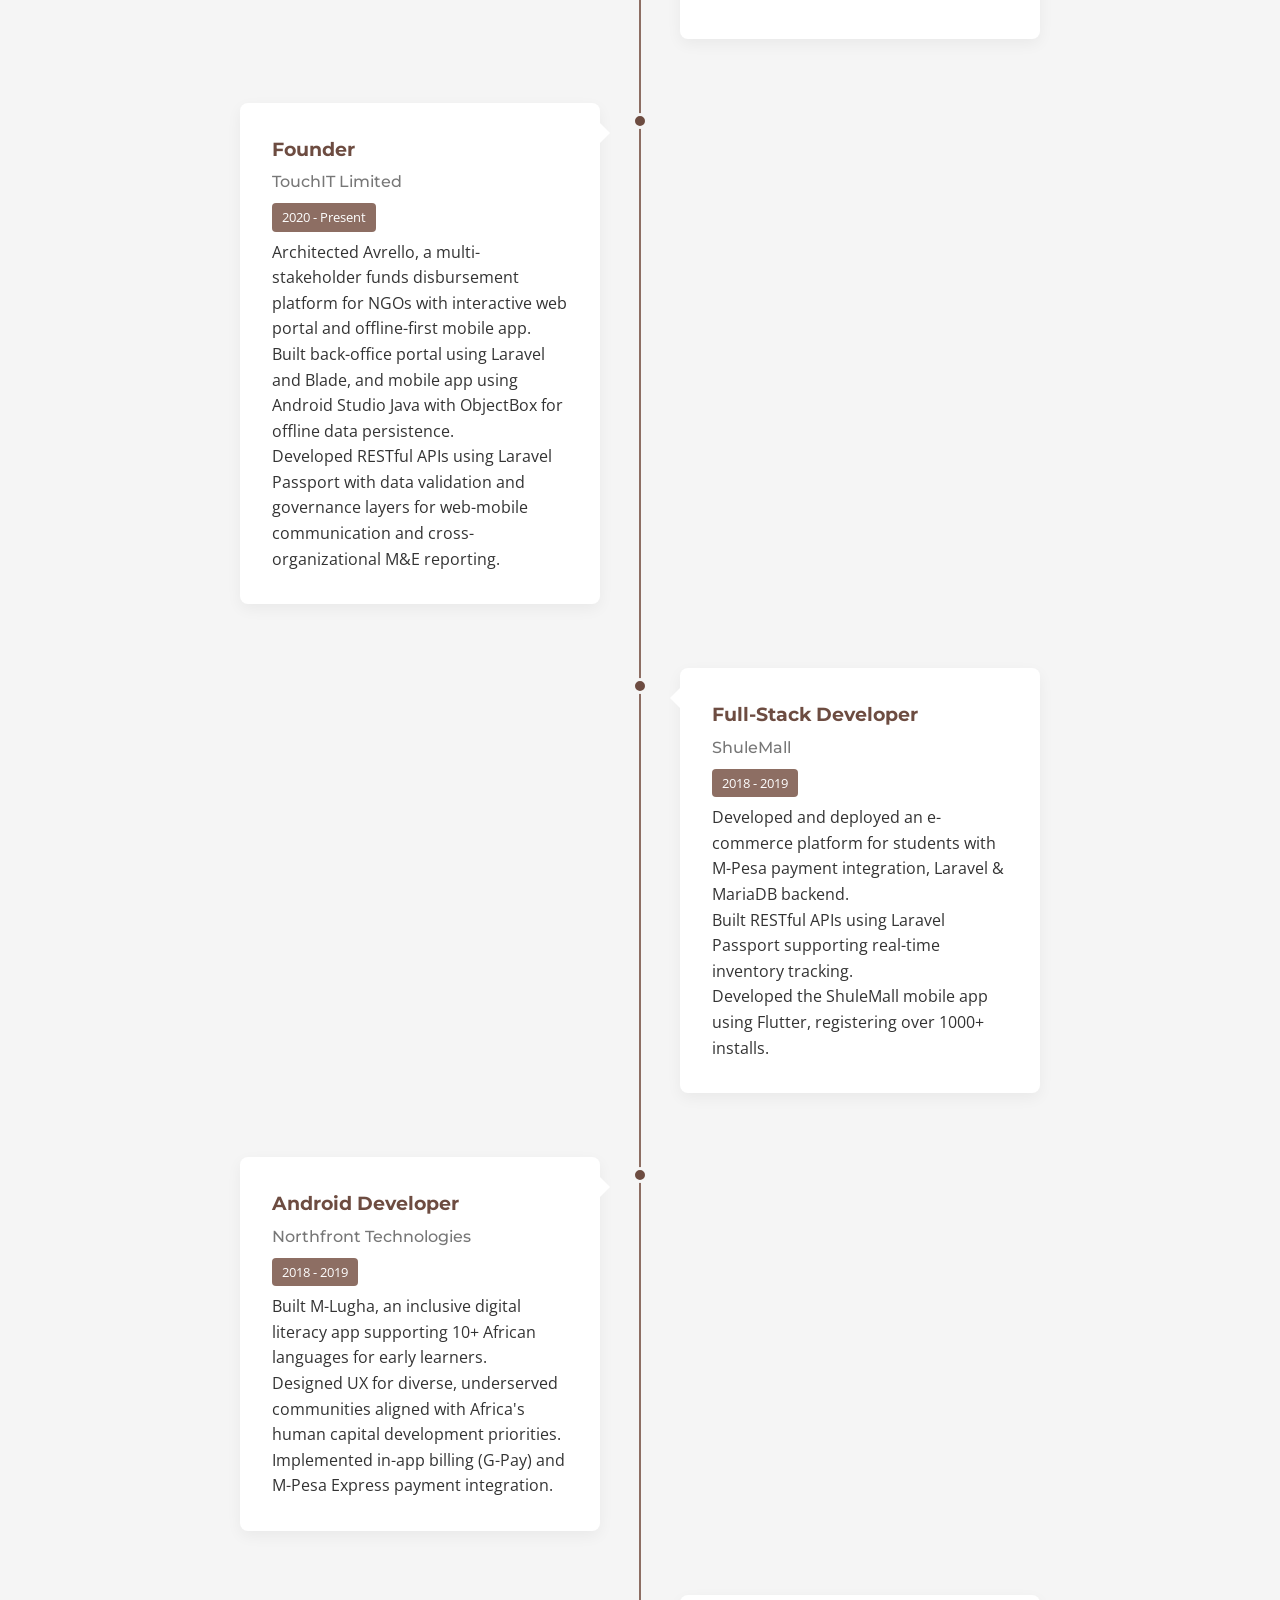
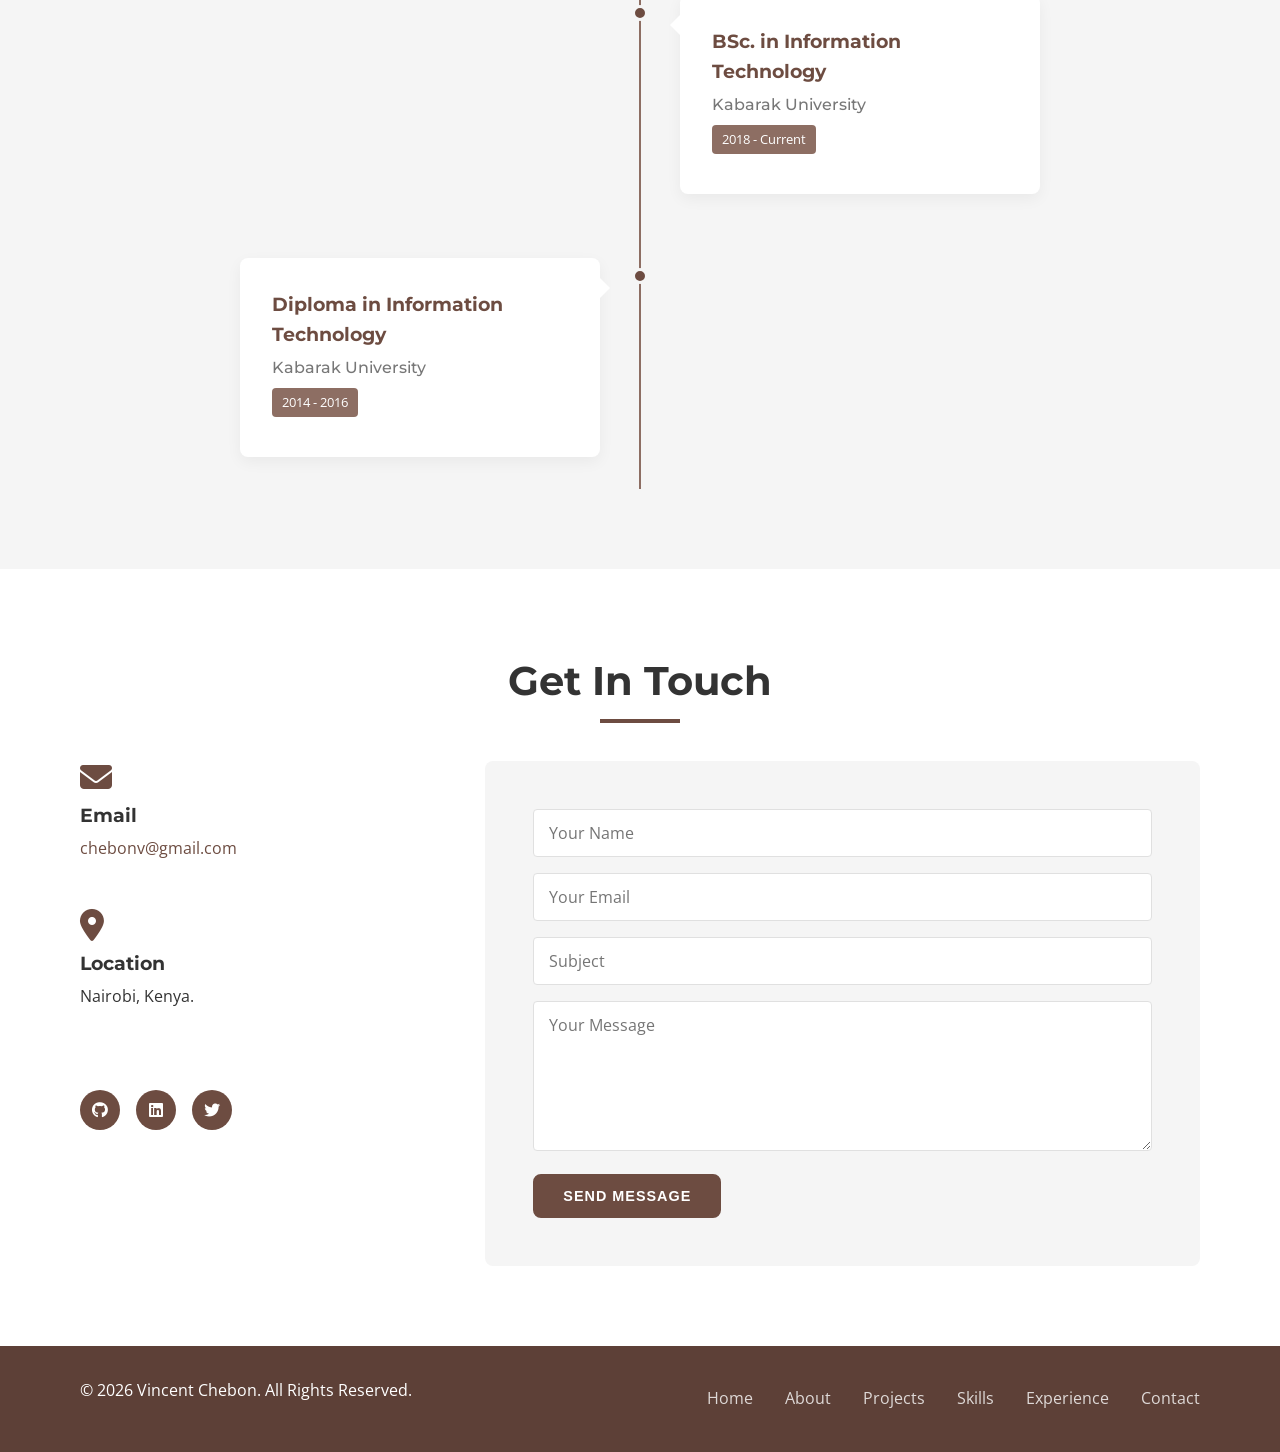
==== commit 90d8b218: "update icon" ====
--- a/index.html
+++ b/index.html
@@ -182,7 +182,7 @@
                             <div class="skill-name">Azure, GCP, AWS</div>
                         </div>
                         <div class="skill-item">
-                            <div class="skill-icon"><i class="fas fa-database"></i></div>
+                            <div class="skill-icon"><i class="fas fa-right-left"></i></div>
                             <div class="skill-name">Ora2PG</div>
                         </div>
                         <div class="skill-item">
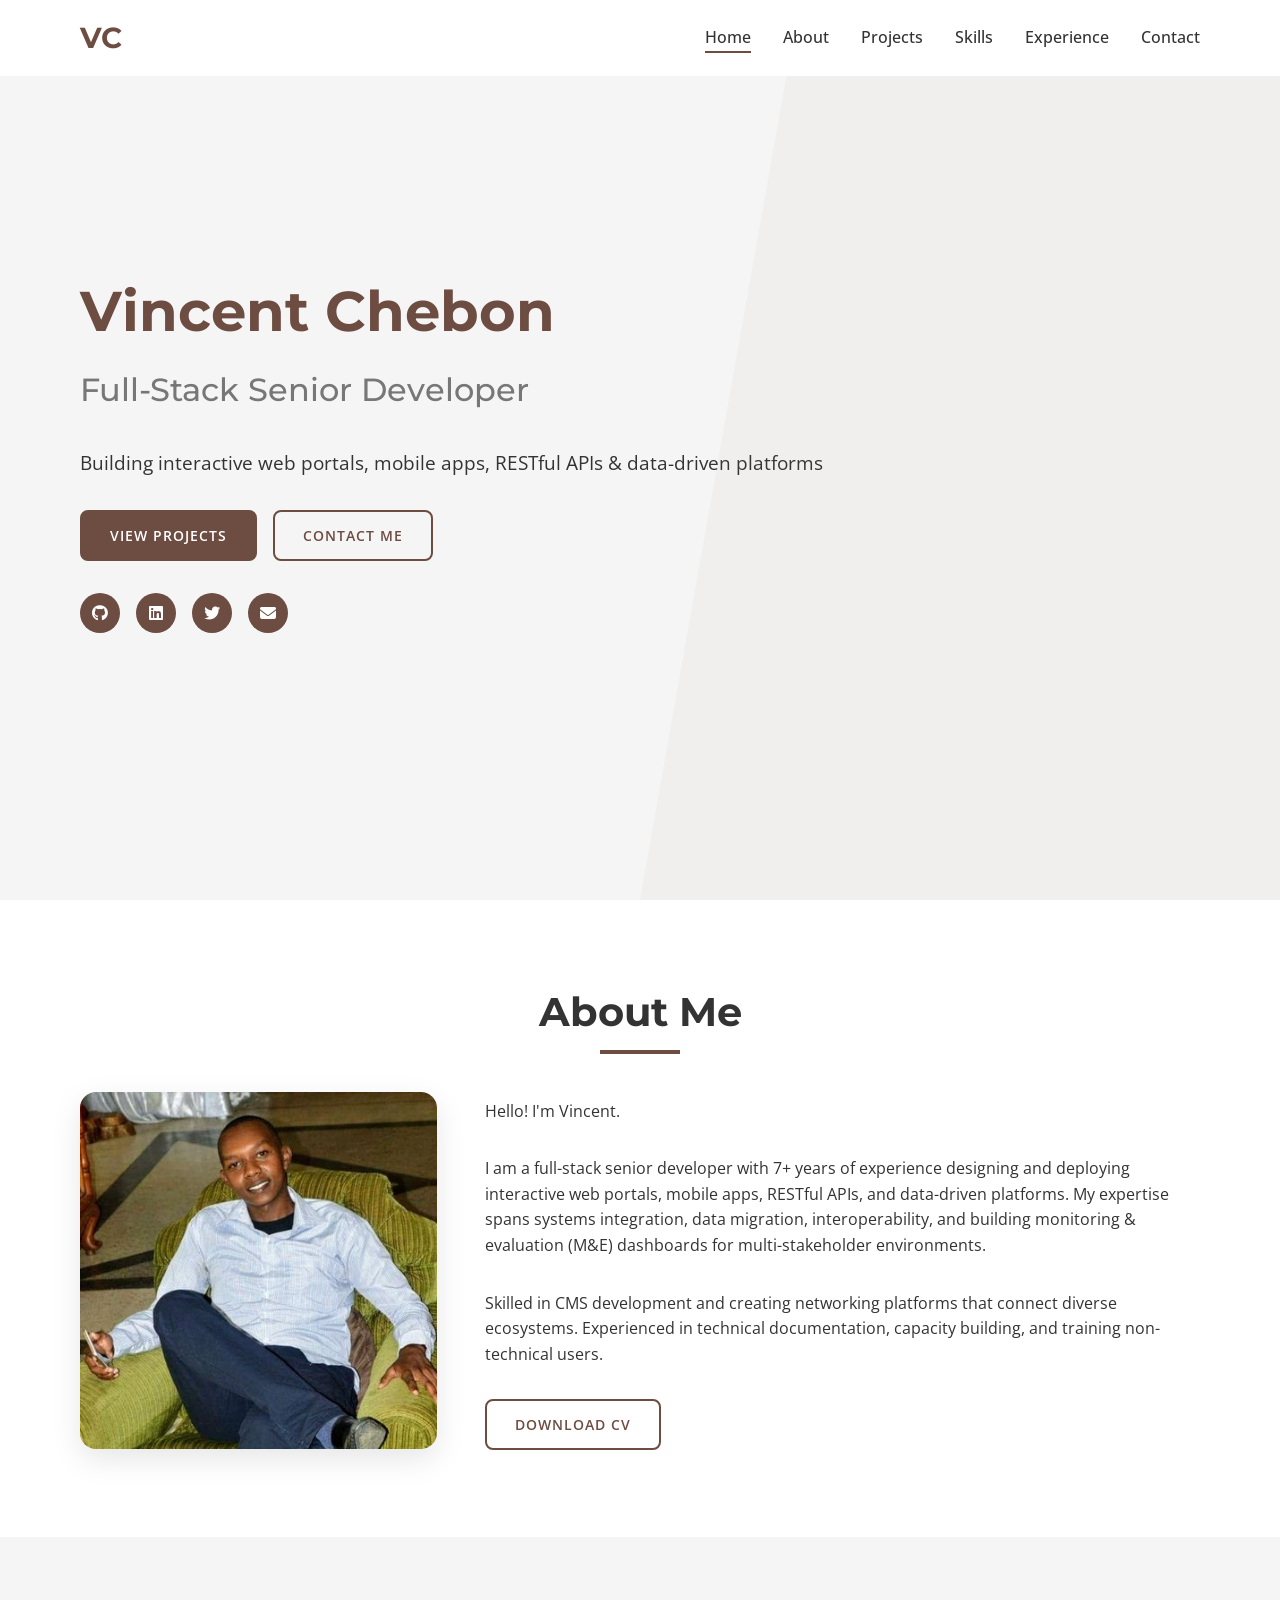
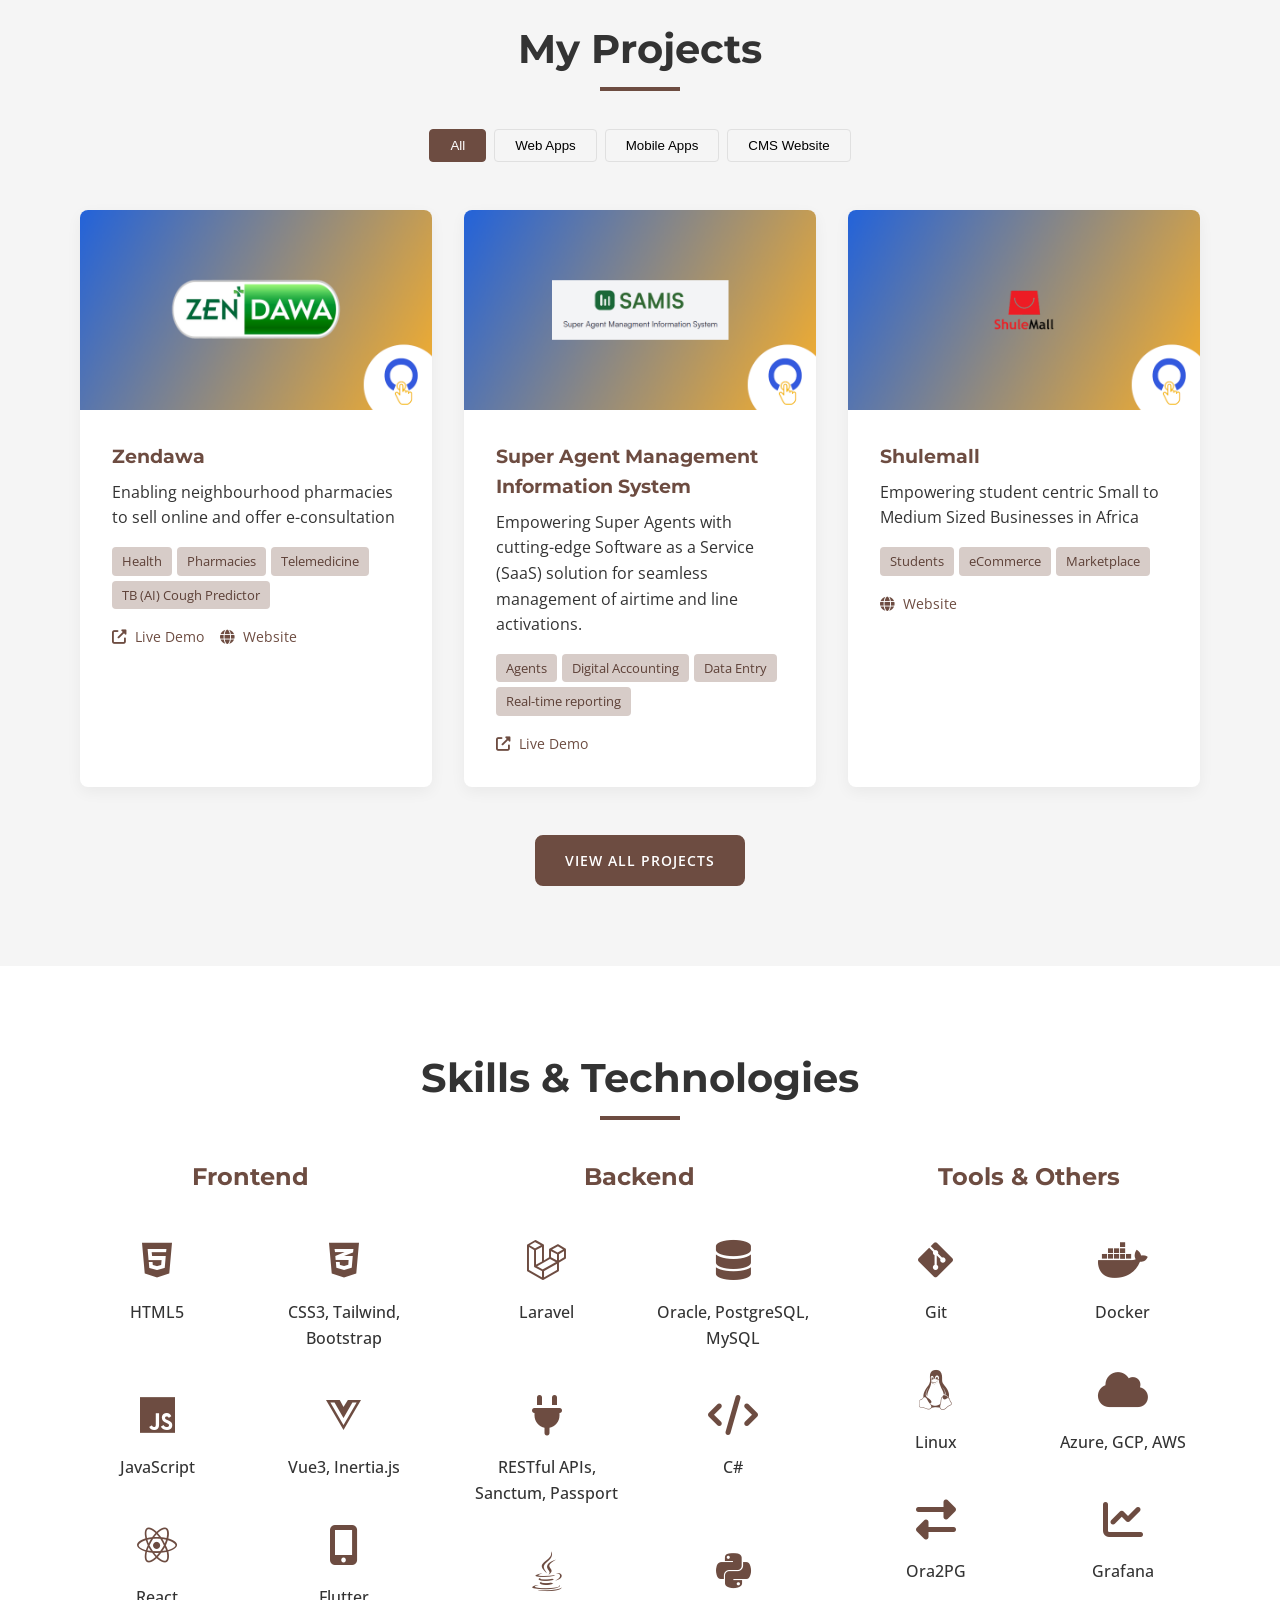
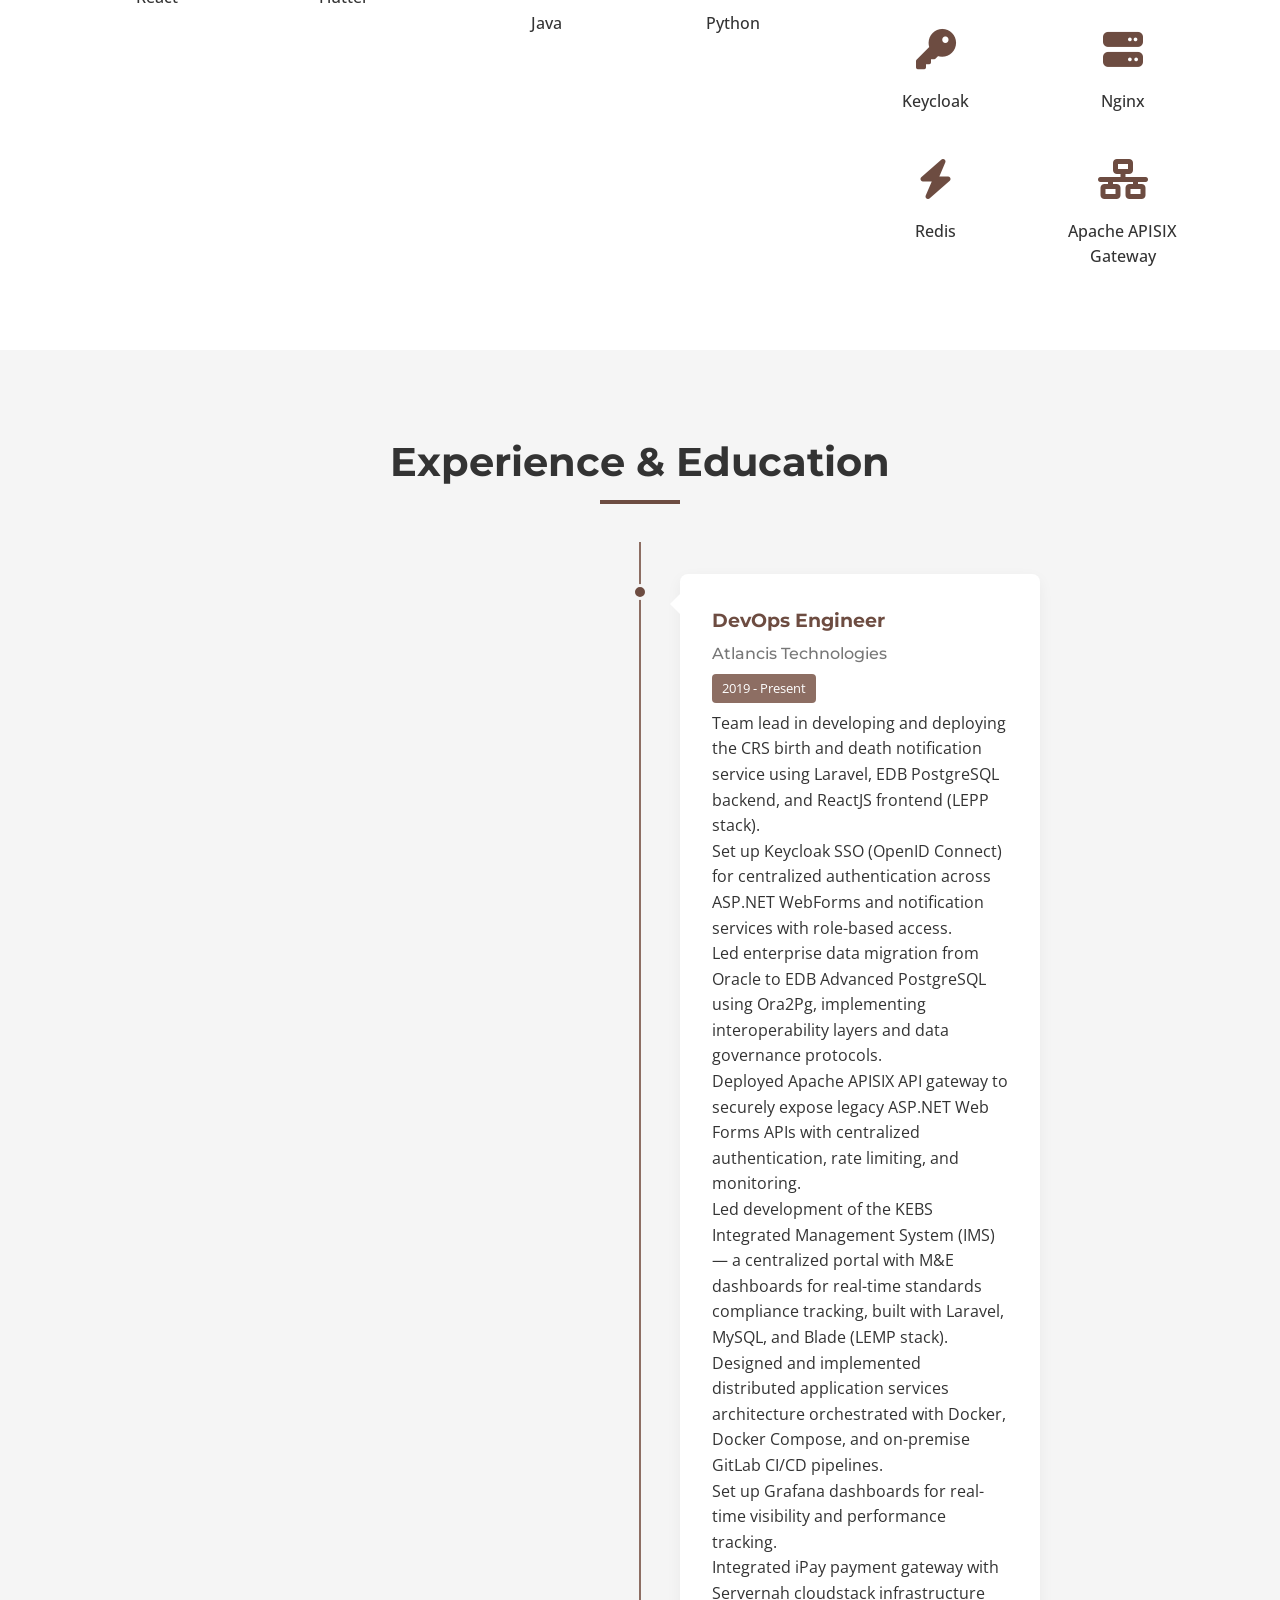
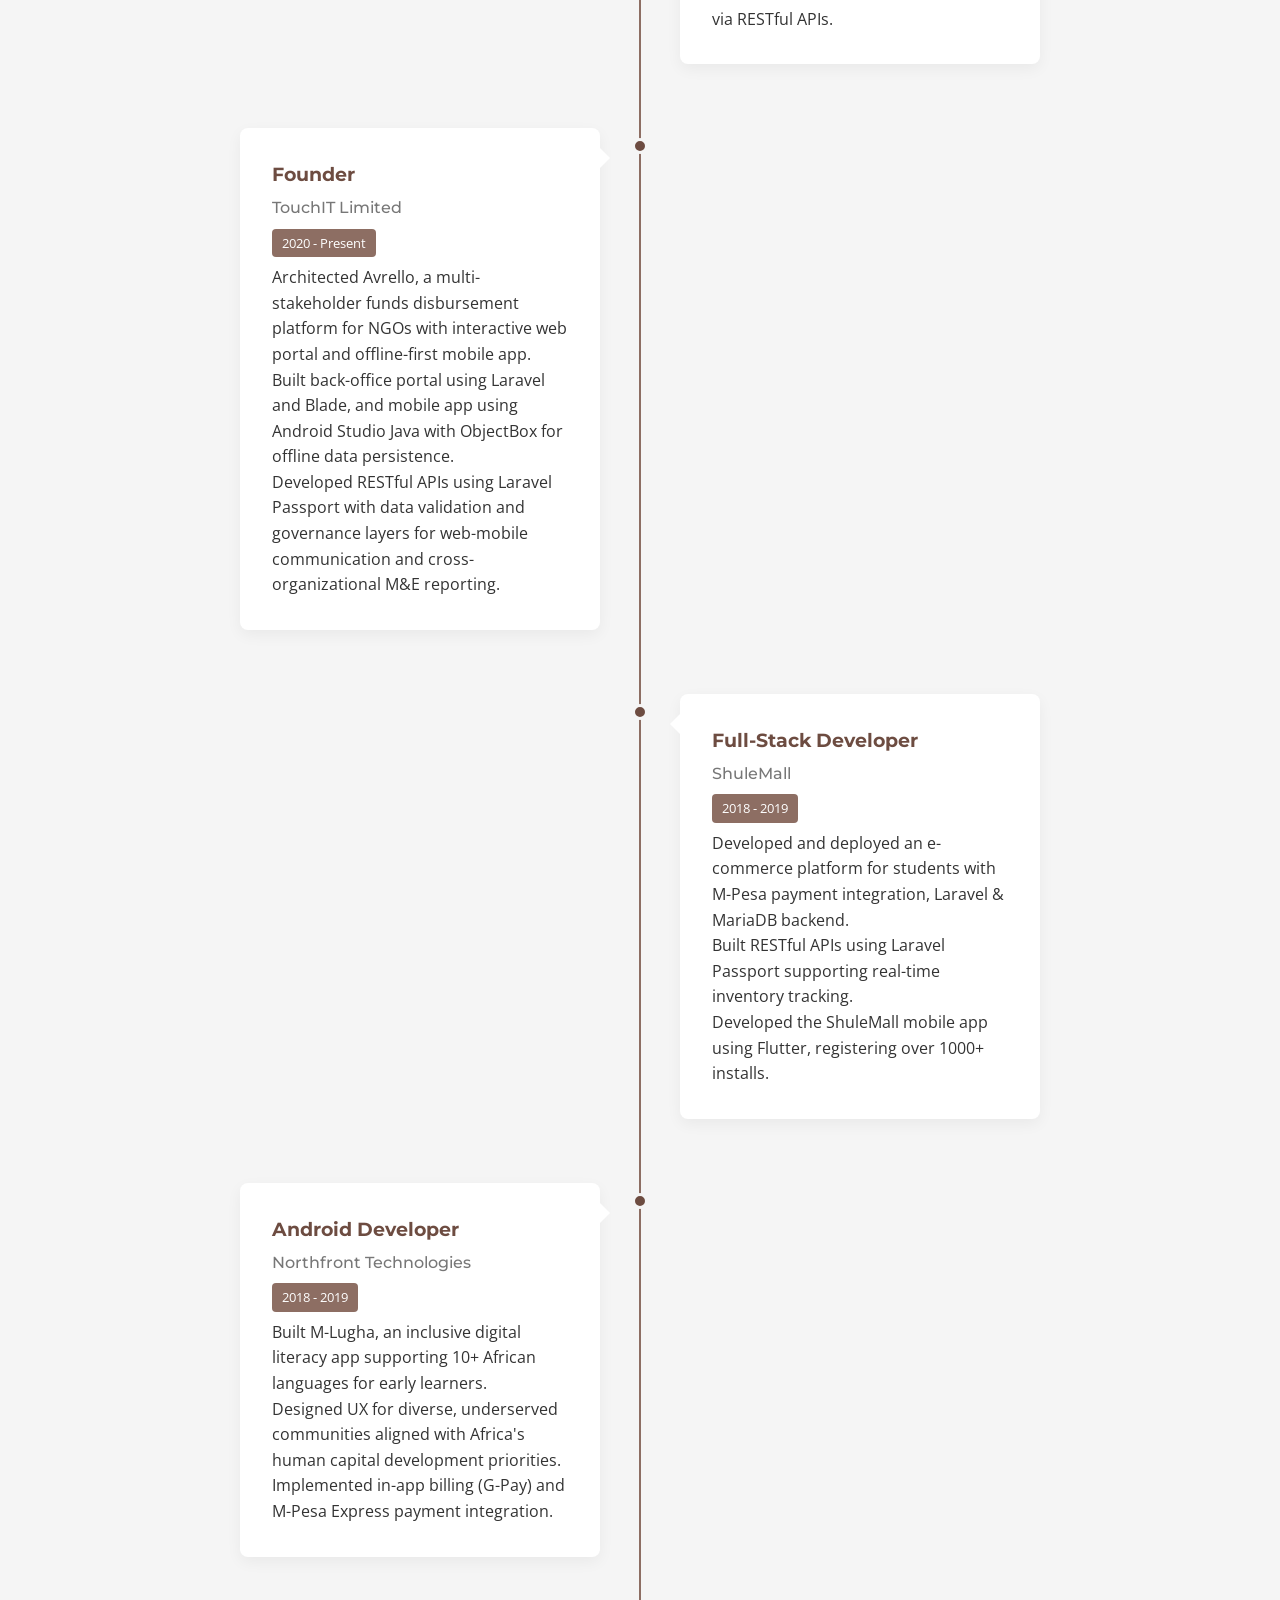
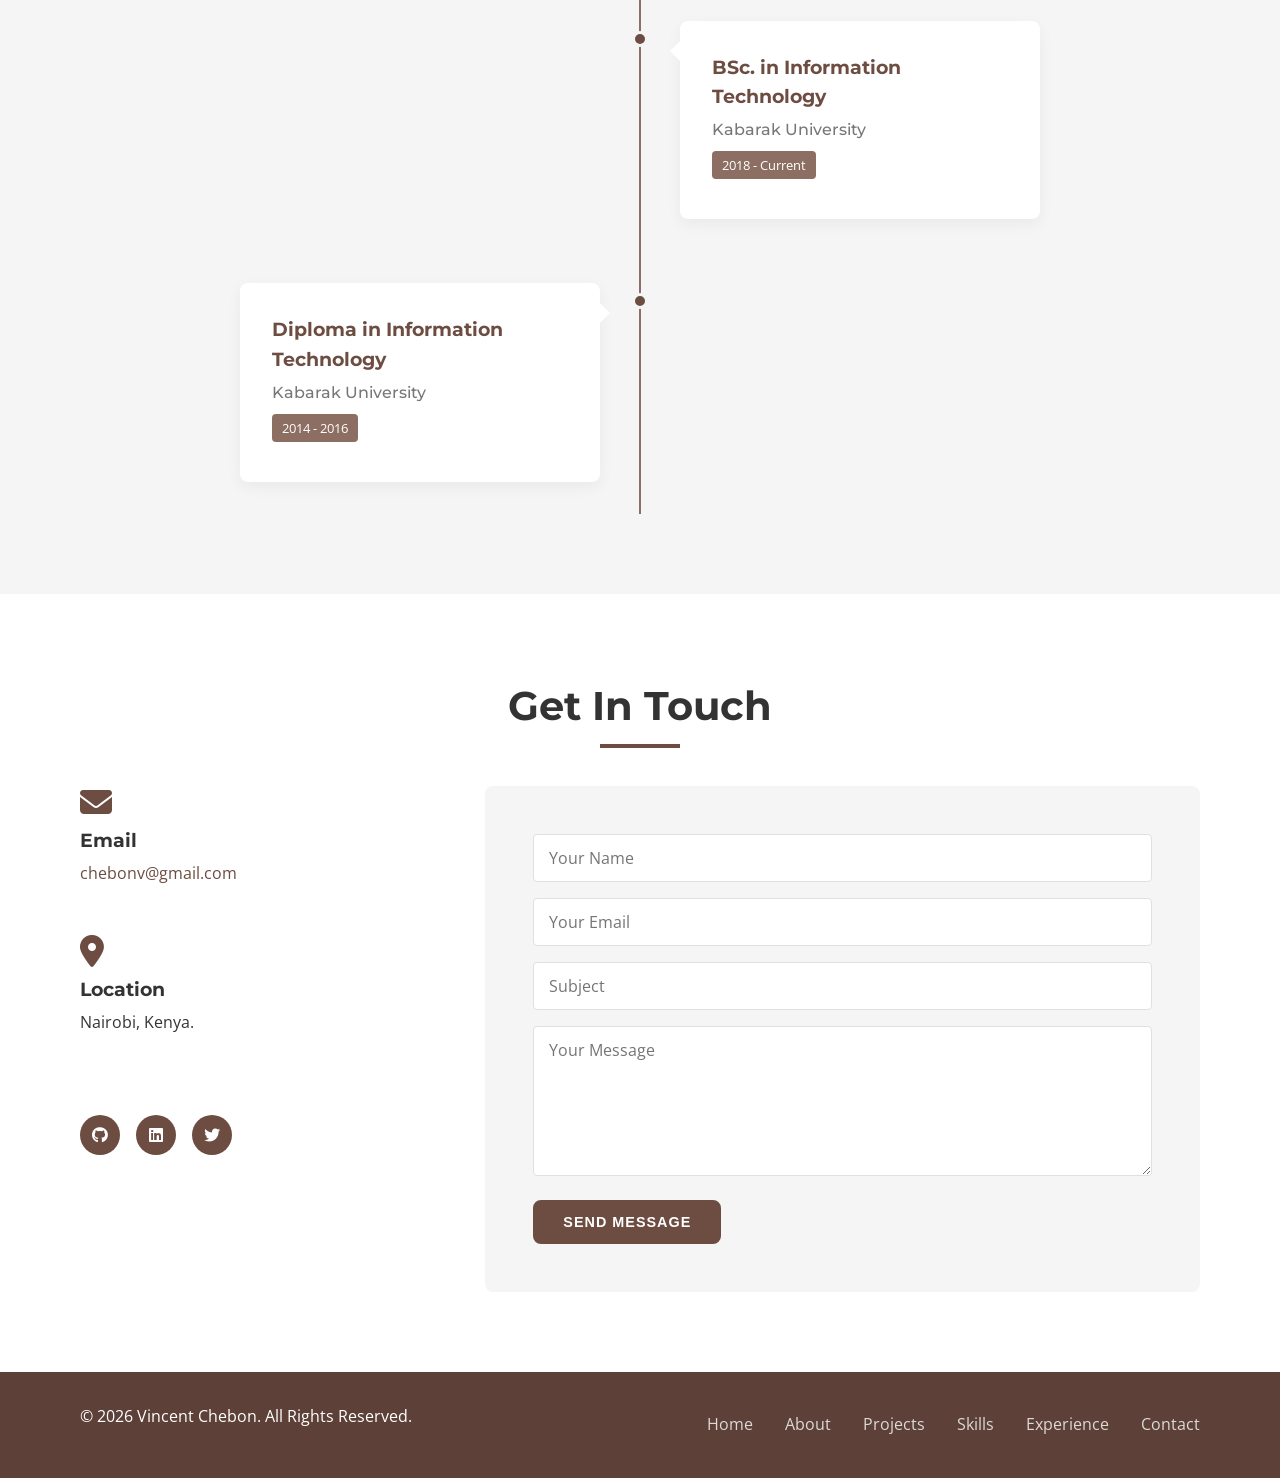
==== commit a24d2ba4: "add apache apis six gateway" ====
--- a/index.html
+++ b/index.html
@@ -200,6 +200,10 @@
                         <div class="skill-item">
                             <div class="skill-icon"><i class="fas fa-bolt"></i></div>
                             <div class="skill-name">Redis</div>
+                        </div>
+                        <div class="skill-item">
+                            <div class="skill-icon"><i class="fas fa-network-wired"></i></div>
+                            <div class="skill-name">Apache APISIX Gateway</div>
                         </div>
                     </div>
                 </div>
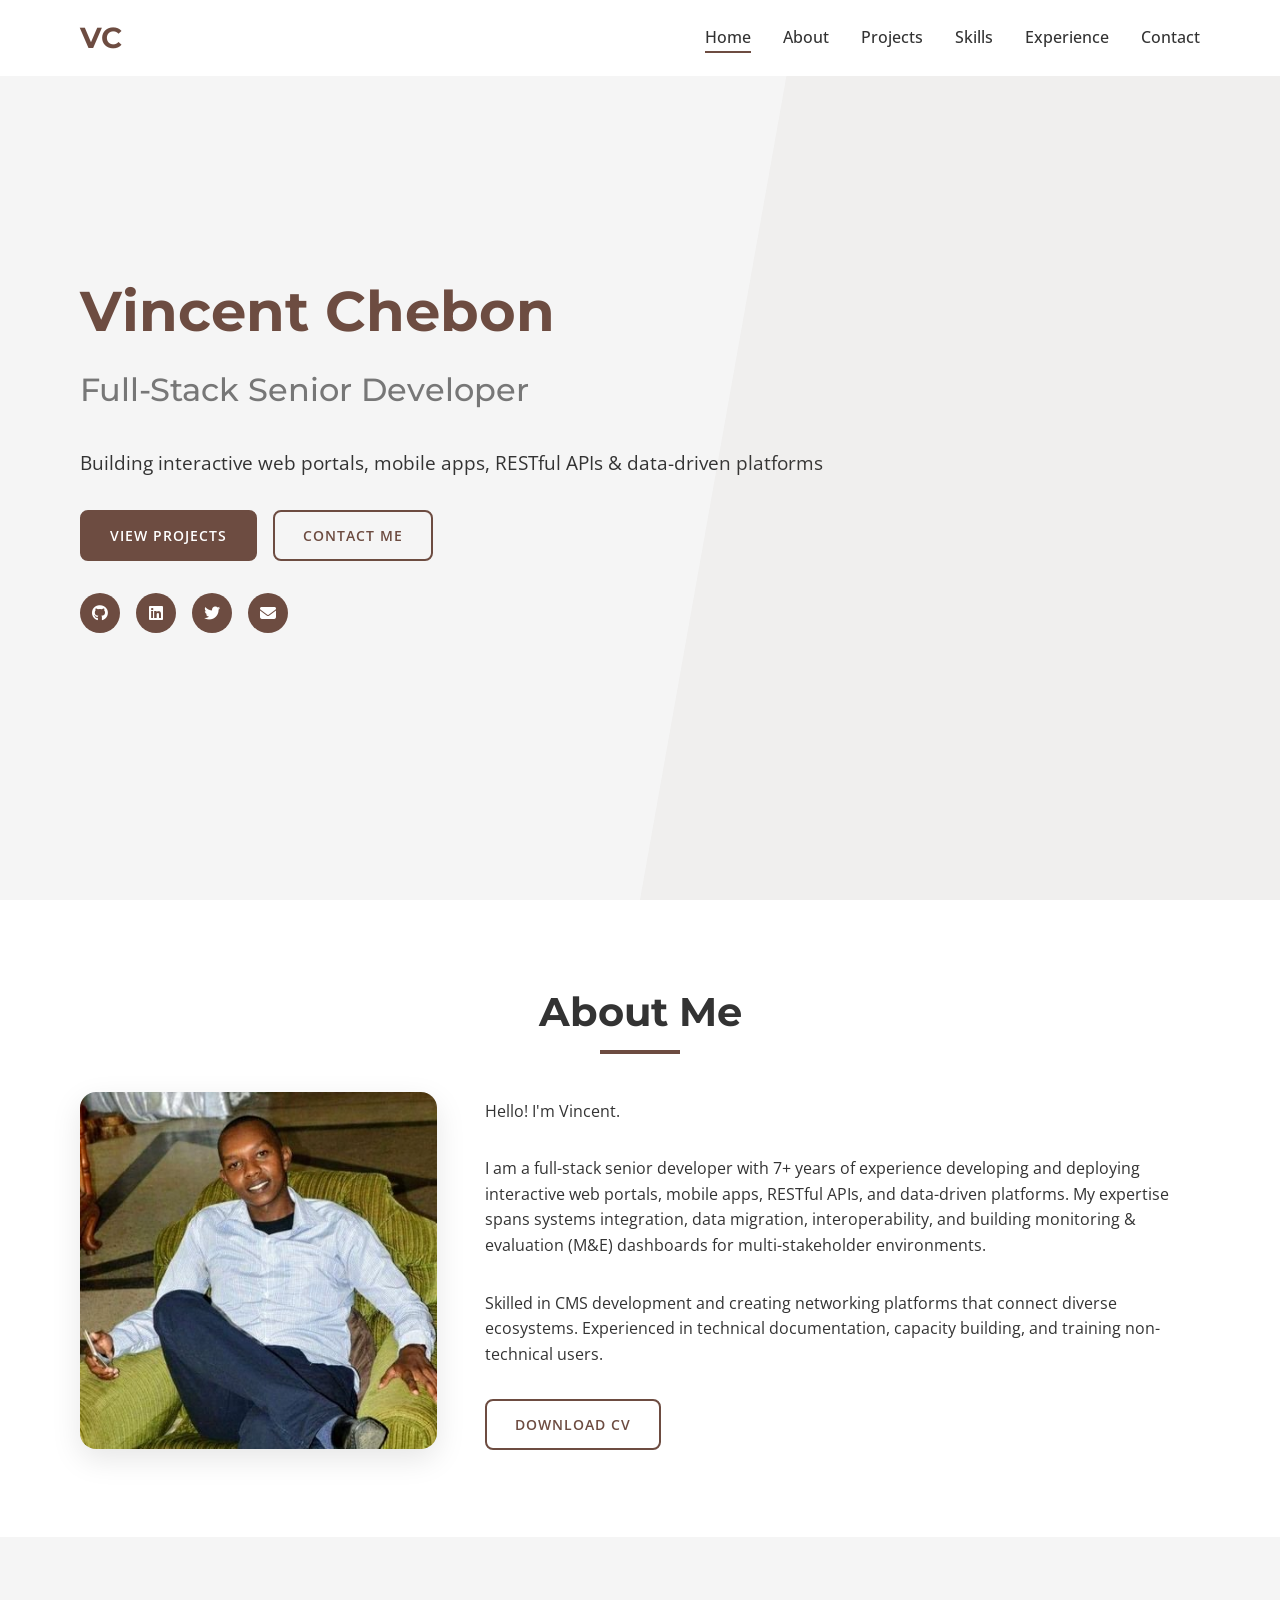
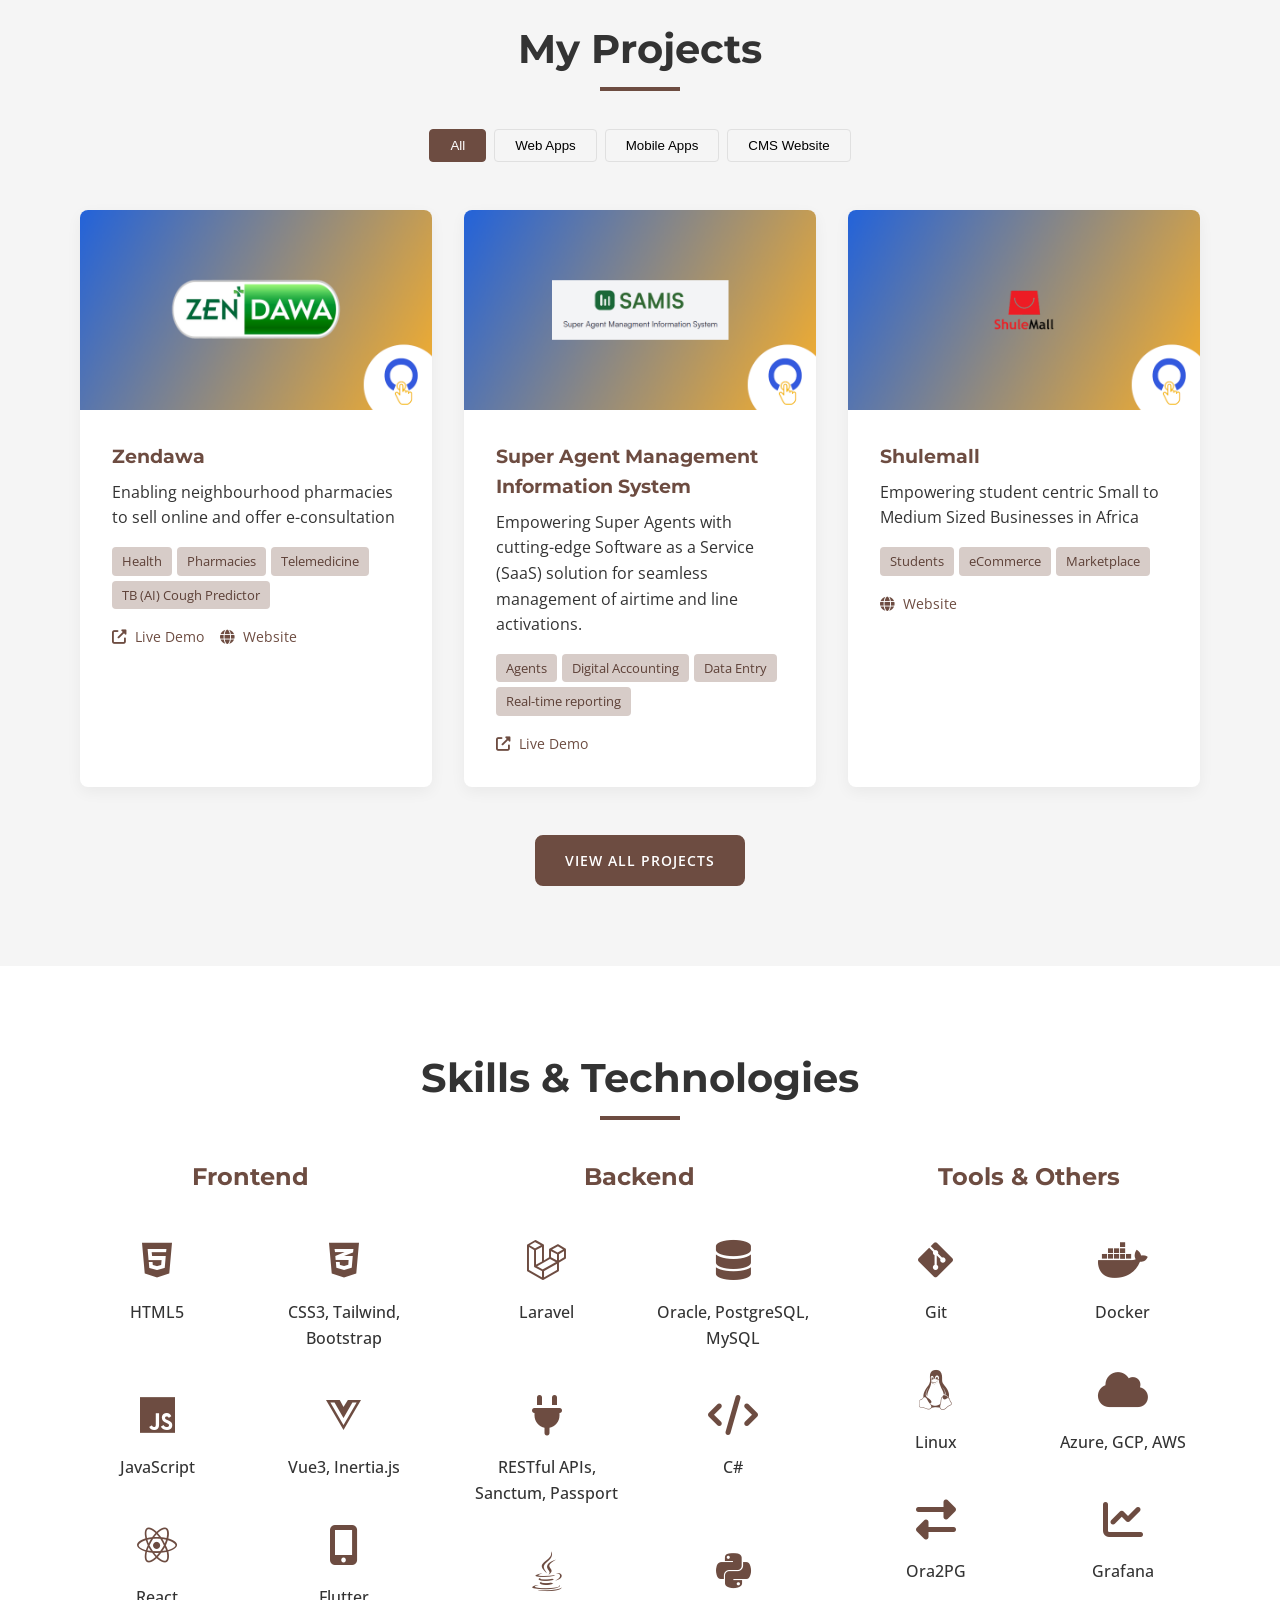
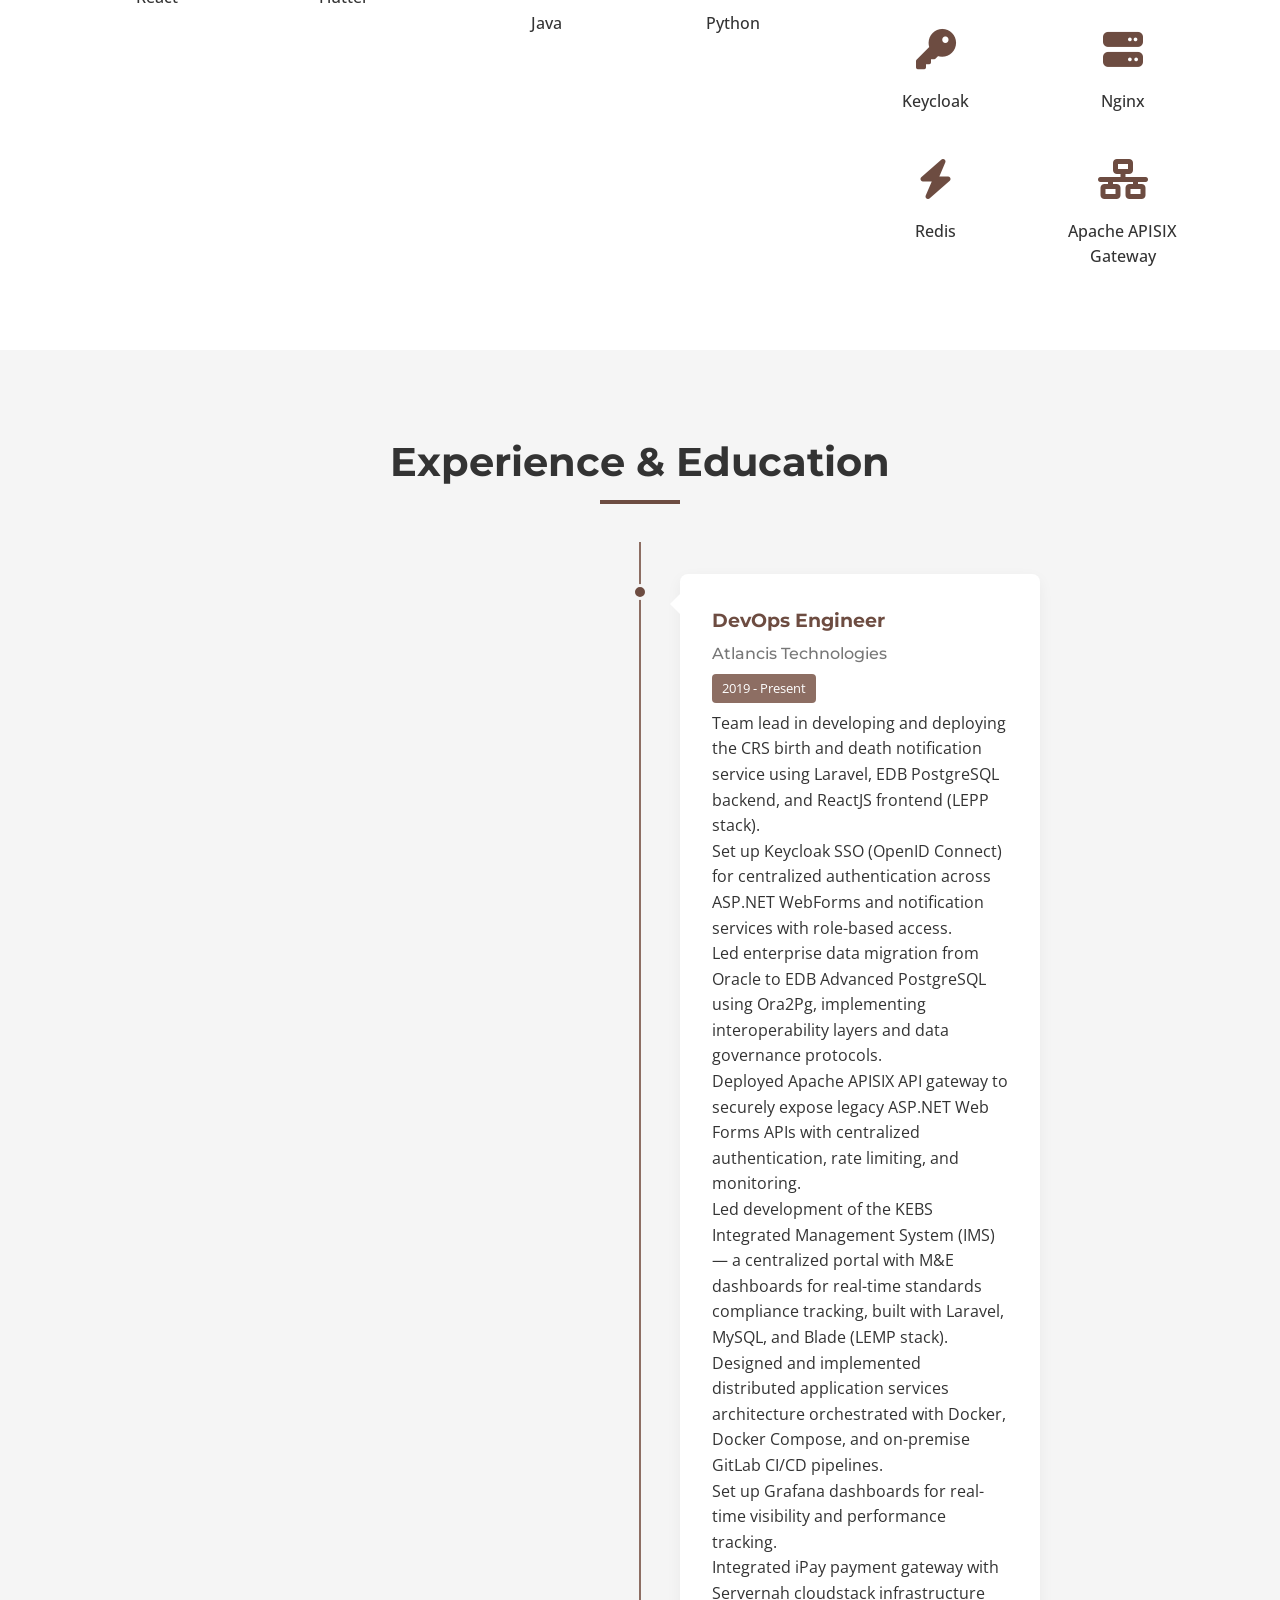
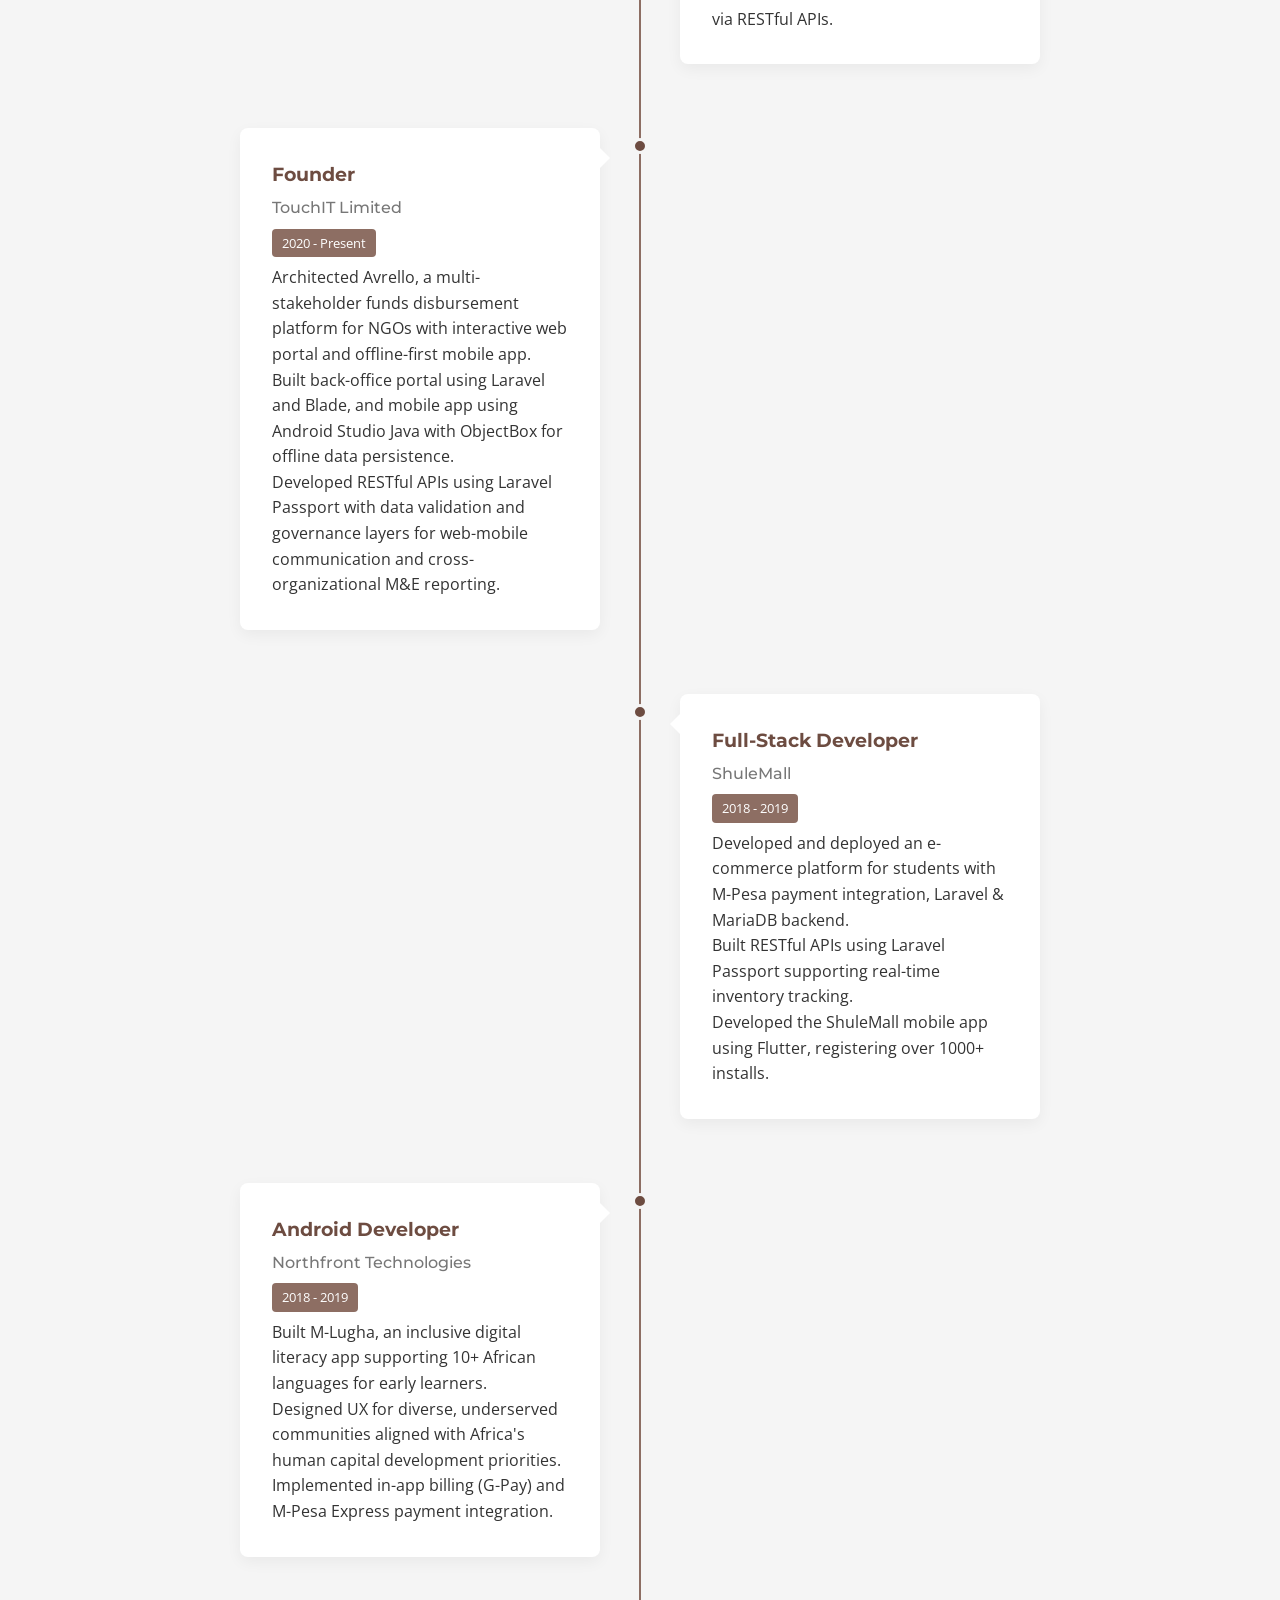
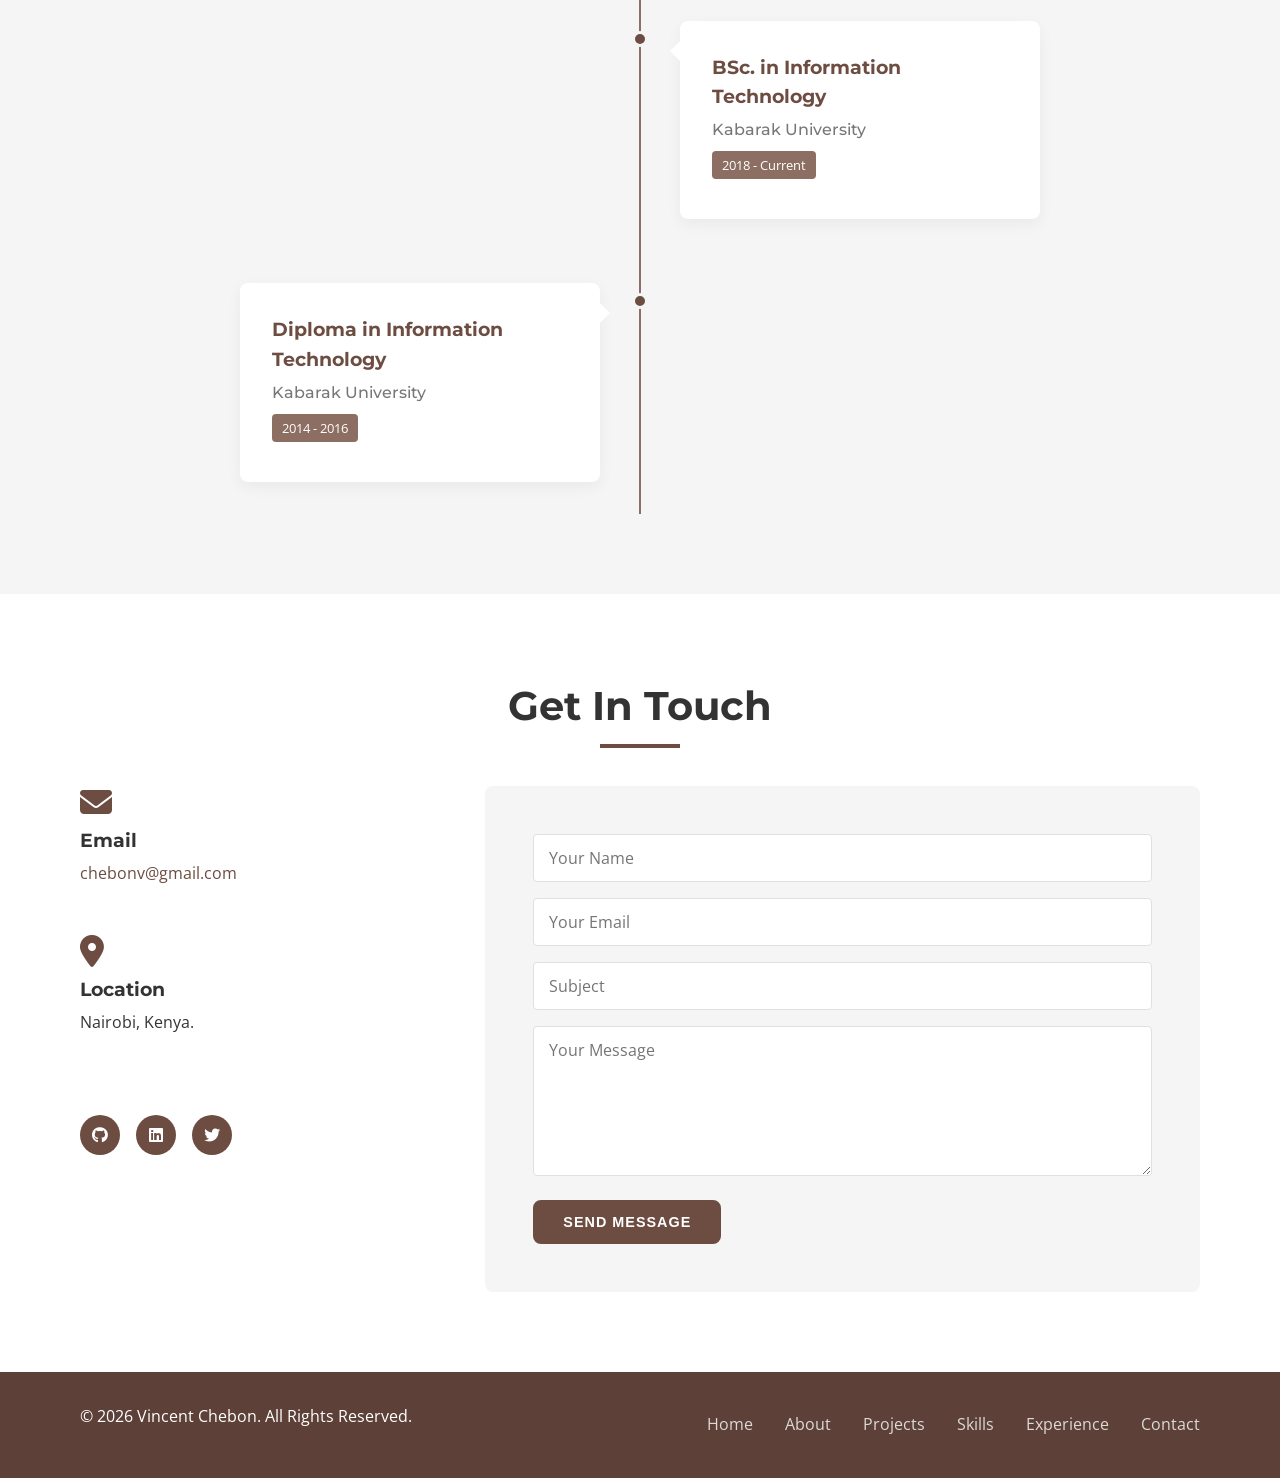
==== commit a52d1c78: "change text" ====
--- a/index.html
+++ b/index.html
@@ -69,7 +69,7 @@
                 </div>
                 <div class="about-text">
                     <p>Hello! I'm Vincent.</p>
-                    <p>I am a full-stack senior developer with 7+ years of experience designing and deploying interactive web portals, mobile apps, RESTful APIs, and data-driven platforms. My expertise spans systems integration, data migration, interoperability, and building monitoring & evaluation (M&E) dashboards for multi-stakeholder environments.</p>
+                    <p>I am a full-stack senior developer with 7+ years of experience developing and deploying interactive web portals, mobile apps, RESTful APIs, and data-driven platforms. My expertise spans systems integration, data migration, interoperability, and building monitoring & evaluation (M&E) dashboards for multi-stakeholder environments.</p>
                     <p>Skilled in CMS development and creating networking platforms that connect diverse ecosystems. Experienced in technical documentation, capacity building, and training non-technical users.</p>
                     <a href="files/Vincent-K-Chebon-CV.pdf" class="btn btn-outline" download>Download CV</a>
                 </div>
